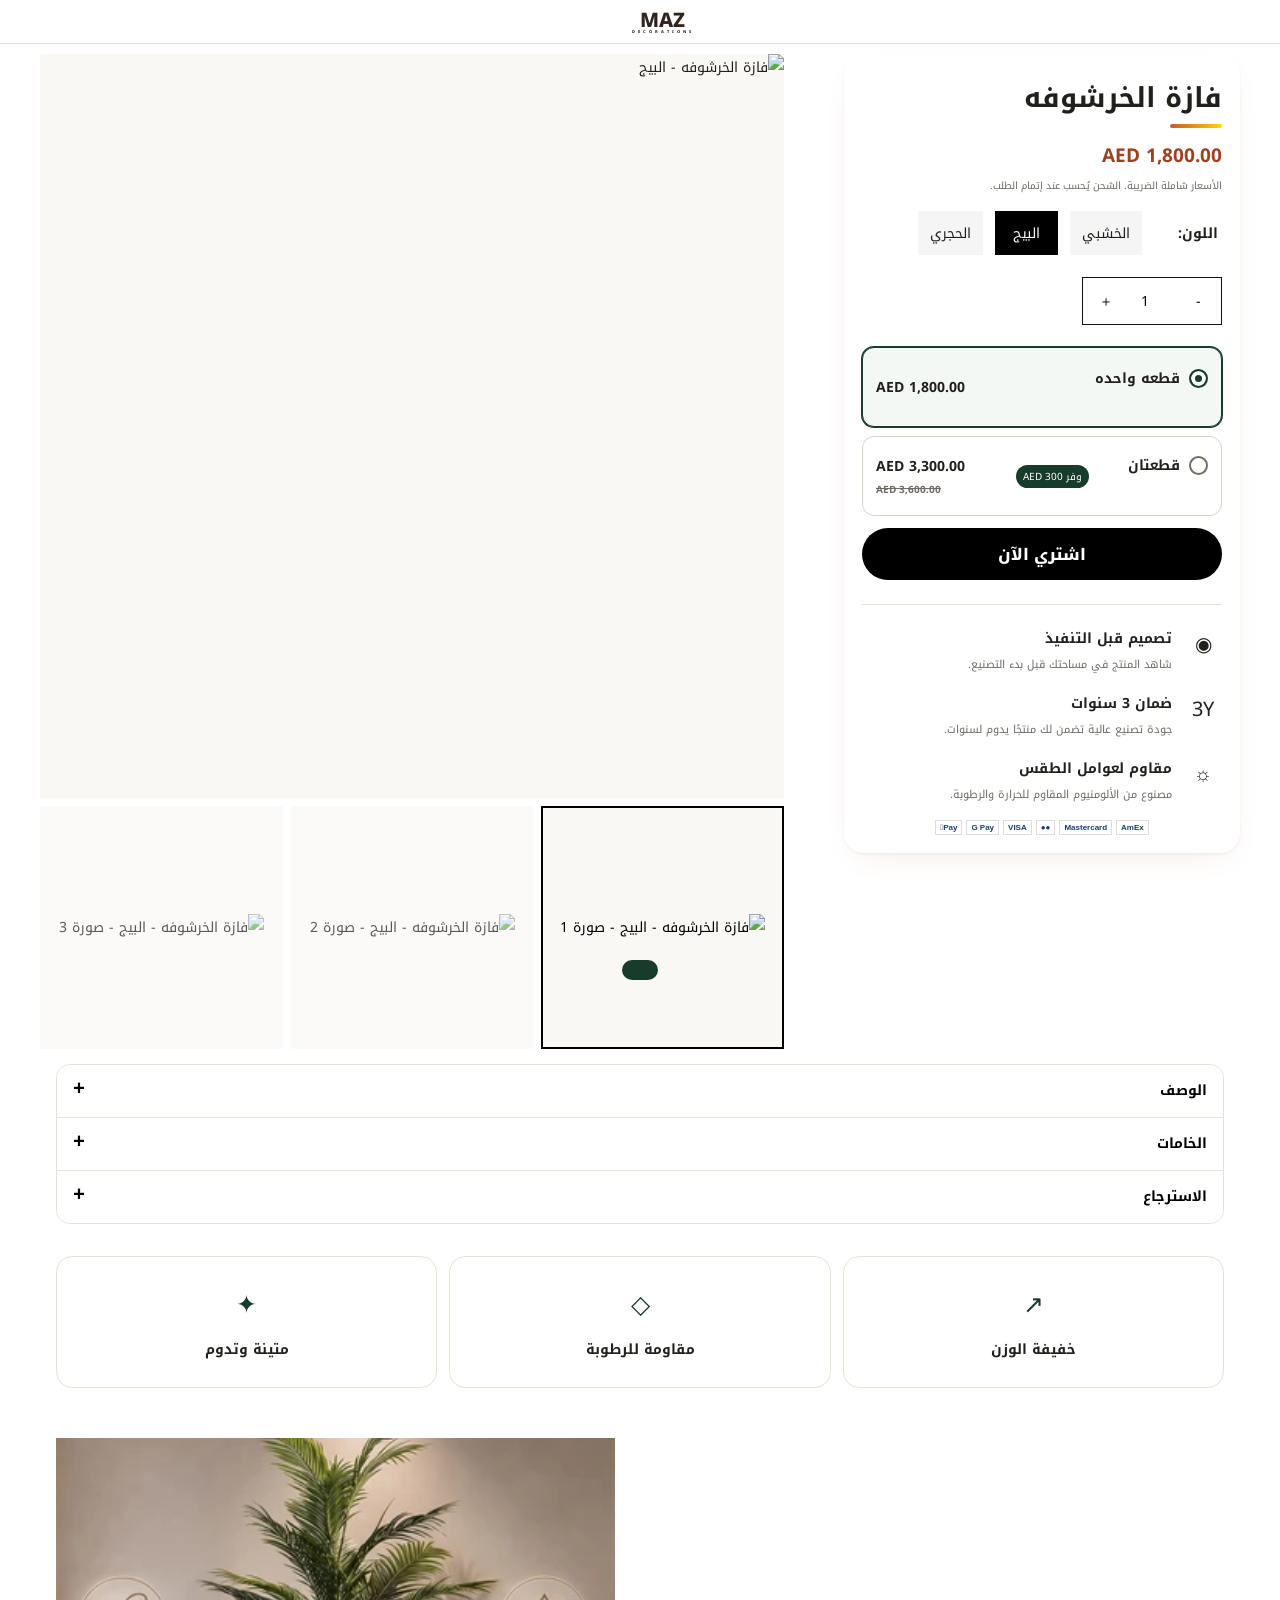
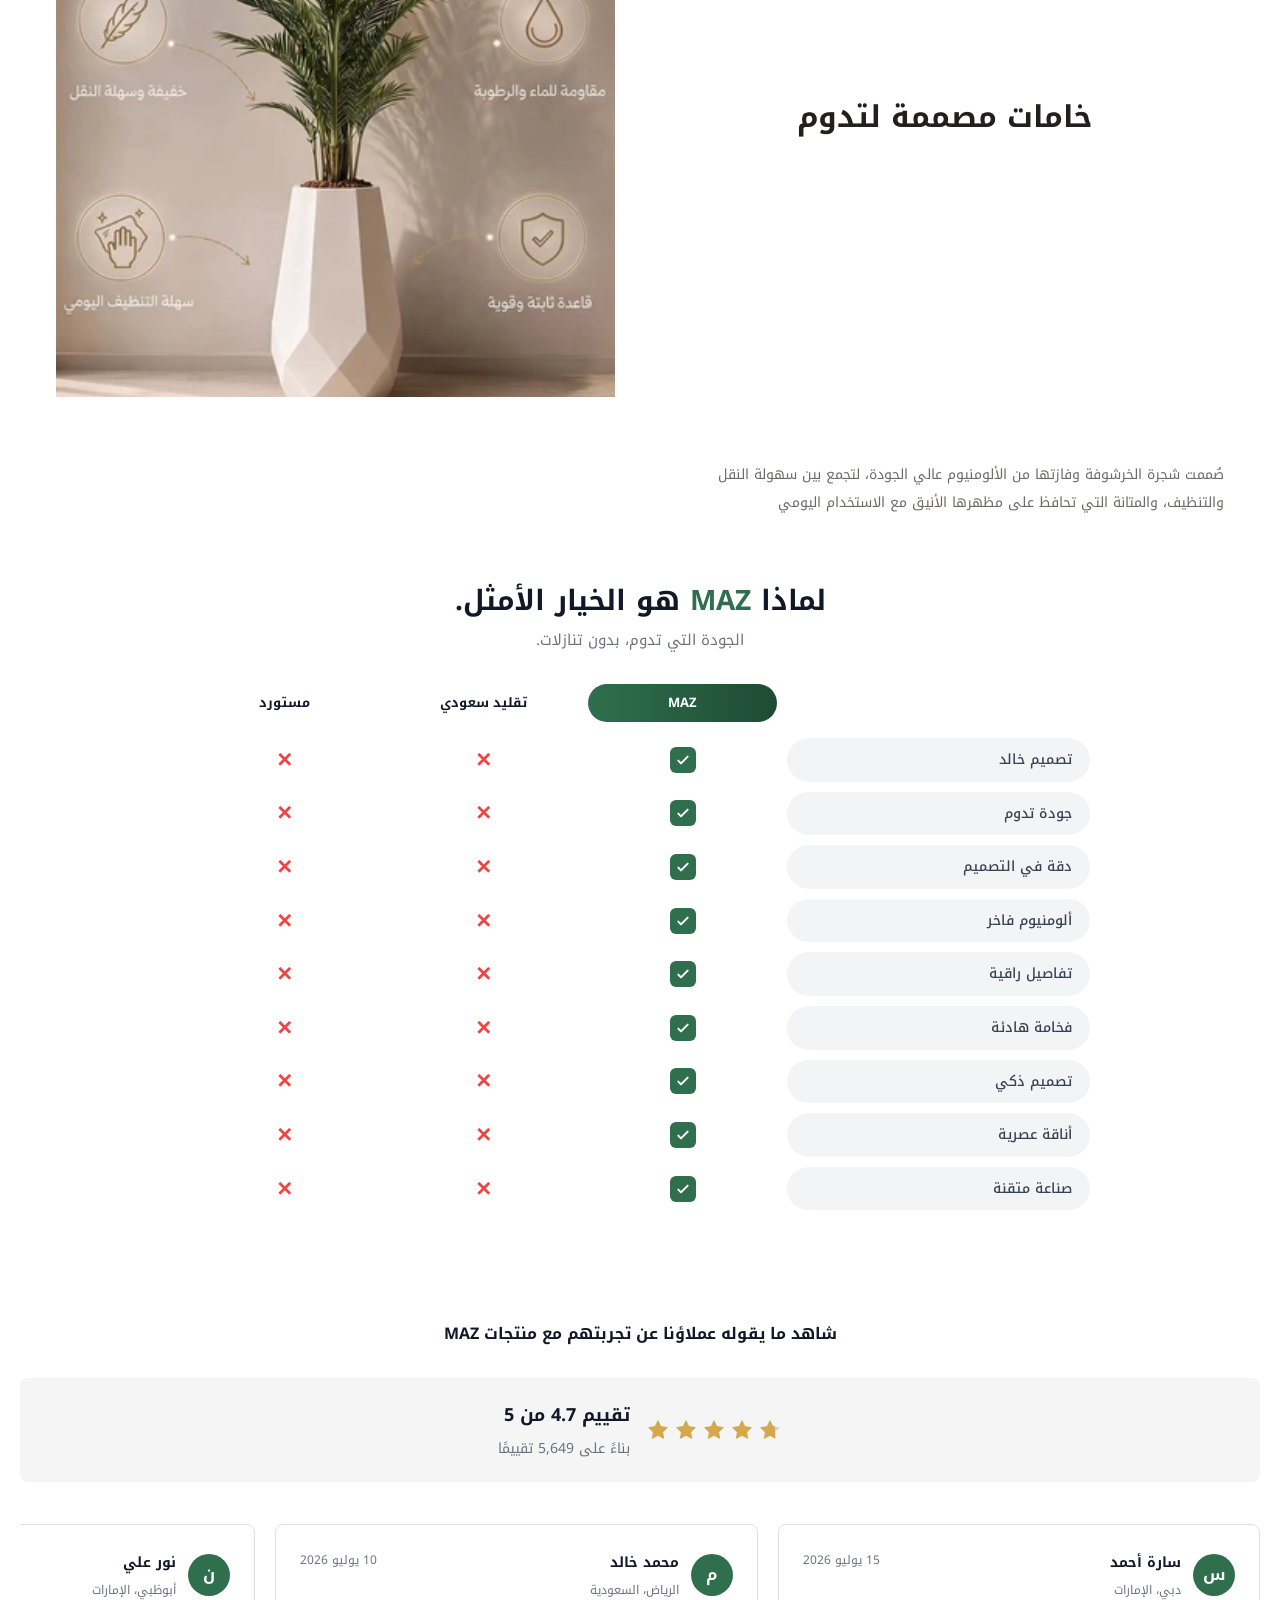
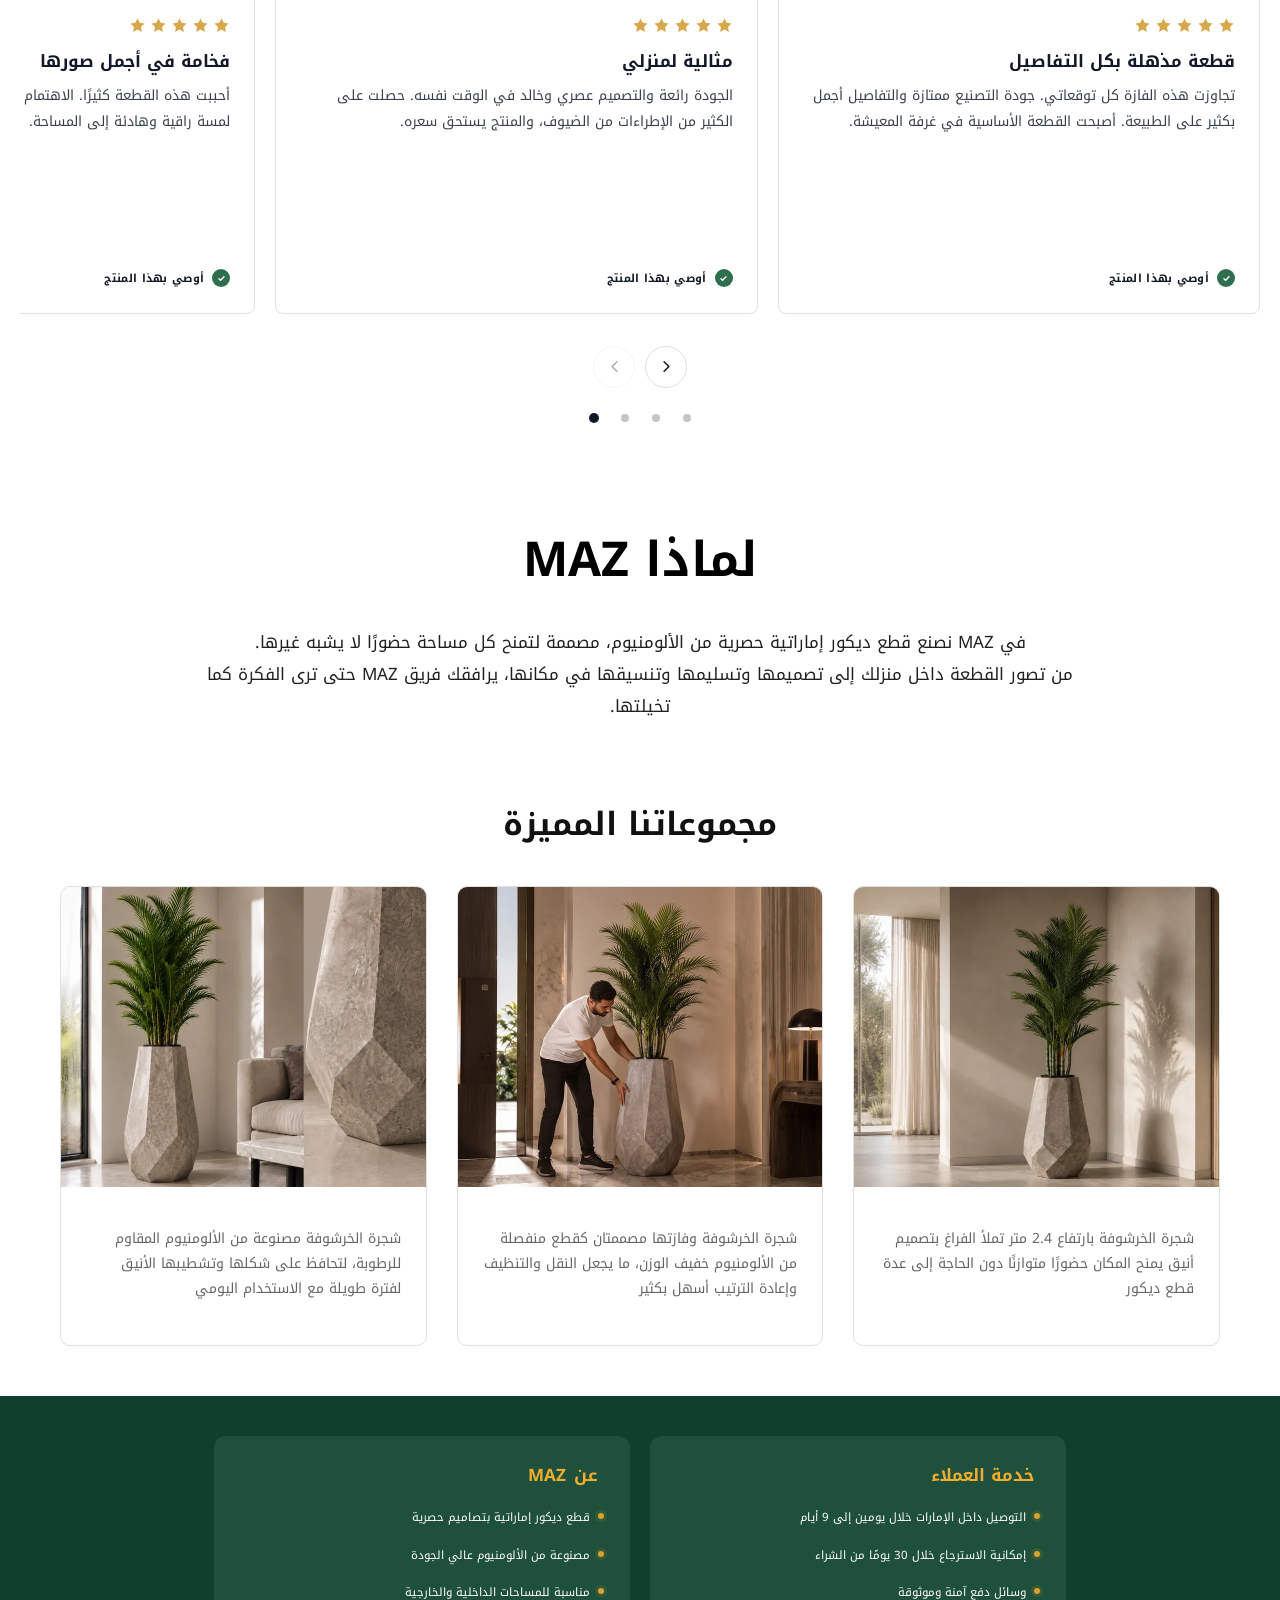
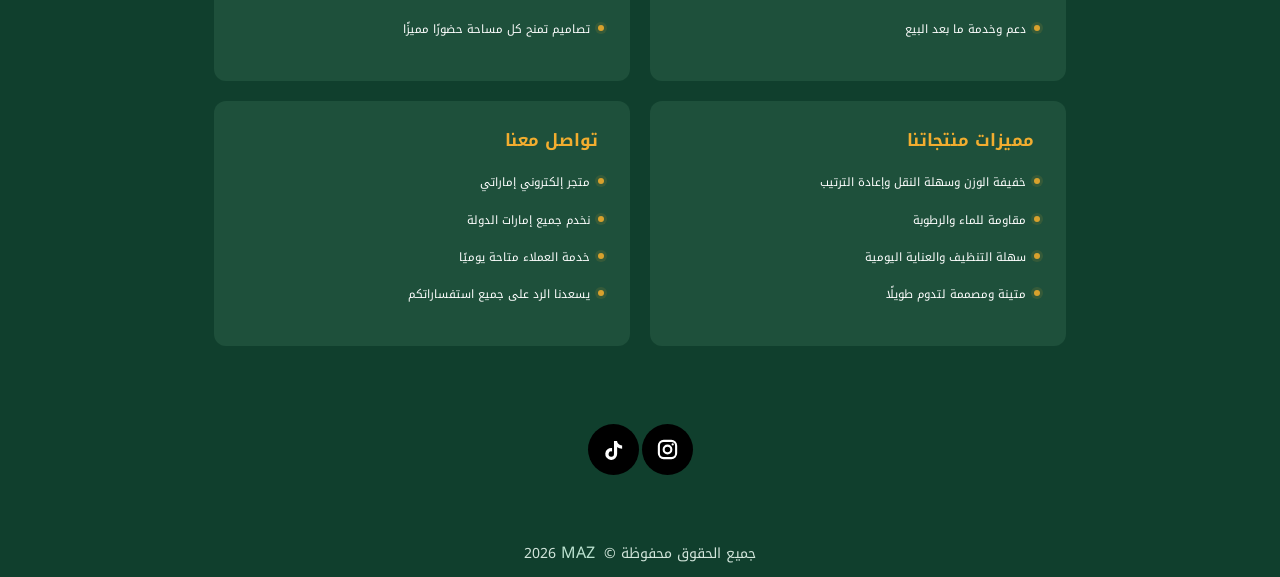
==== index.html @ 6db82621 "test" ====
<!doctype html>
<html lang="ar" dir="rtl">

<head>
    <meta charset="utf-8">
    <meta name="viewport" content="width=device-width,initial-scale=1,viewport-fit=cover">
    <title>فازة الخرشوفه – MAZ</title>
    <link rel="stylesheet" href="styles.css">
    <script src="script.js" defer></script>
</head>

<body>
    <header><a href="#" class="logo">MAZ<small>DECORATIONS</small></a>
    </header>
    <main>
        <section class="product">
            <div class="gallery">
                <div class="stage"><img id="featured" alt=""><button id="prev" aria-label="السابق">›</button><button
                        id="next" aria-label="التالي">‹</button></div>
                <div id="thumbs" class="thumbs"></div>
            </div>
            <aside class="panel">
                <h1>فازة الخرشوفه</h1><i class="underline"></i>
                <div class="price">AED 1,800.00</div>
                <p class="tax">الأسعار شاملة الضريبة. الشحن يُحسب عند إتمام الطلب.</p>
                <fieldset>
                    <legend>اللون:</legend>
                    <div id="variants"></div>
                </fieldset>
                <div class="qty"><button data-q="1">＋</button><input id="quantity" type="number" value="1" min="1"
                        max="2"><button data-q="-1">−</button></div>
                <div class="offers"><label class="active"><input type="radio" name="offer" value="1"
                            checked><i></i><b>قطعه واحده</b><span>AED 1,800.00</span></label><label><input type="radio"
                            name="offer" value="2"><i></i><b>قطعتان</b><em>وفر AED 300</em><span>AED 3,300.00<s>AED
                                3,600.00</s></span></label></div><button id="buy" class="buy">اشتري الآن</button>
                <div class="trust">
                    <article><span>◉</span>
                        <div><b>تصميم قبل التنفيذ</b>
                            <p>شاهد المنتج في مساحتك قبل بدء التصنيع.</p>
                        </div>
                    </article>
                    <article><span>3Y</span>
                        <div><b>ضمان 3 سنوات</b>
                            <p>جودة تصنيع عالية تضمن لك منتجًا يدوم لسنوات.</p>
                        </div>
                    </article>
                    <article><span>☼</span>
                        <div><b>مقاوم لعوامل الطقس</b>
                            <p>مصنوع من الألومنيوم المقاوم للحرارة والرطوبة.</p>
                        </div>
                    </article>
                </div>
                <div class="payments"><span>Pay</span><span>G
                        Pay</span><span>VISA</span><span>●●</span><span>Mastercard</span><span>AmEx</span></div>
            </aside>
        </section>
        <section class="accordions">
            <article><button>الوصف<i></i></button>
                <div hidden>
                    <style>
                        .maz-product-details {
                            --mpd-border: #e8ded3;
                            --mpd-background: #fffdfb;
                            --mpd-box: #fbf9f6;
                            --mpd-heading: #111111;
                            --mpd-text: #333333;
                            --mpd-muted: #867d74;
                            --mpd-accent: #80664c;

                            direction: rtl;
                            width: 100%;
                            max-width: 1025px;
                            margin: 0 auto;
                            padding: 20px;
                            border: 1px solid var(--mpd-border);
                            border-radius: 22px;
                            background: var(--mpd-background);
                            color: var(--mpd-text);
                            font-family: inherit;
                        }

                        .maz-product-details,
                        .maz-product-details *,
                        .maz-product-details *::before,
                        .maz-product-details *::after {
                            box-sizing: border-box;
                        }

                        .maz-product-details__intro {
                            margin: 0 0 10px;
                            padding: 0 14px 0 0;
                            border-right: 3px solid var(--mpd-accent);
                            color: #222222;
                            font-size: 17px;
                            font-weight: 400;
                            line-height: 1.9;
                            text-align: right;
                        }

                        /* Height panel */
                        .maz-product-details__height {
                            display: grid;
                            grid-template-columns: 1fr 78px;
                            min-height: 100px;
                            margin-bottom: 30px;
                            border: 1px solid var(--mpd-border);
                            background: var(--mpd-box);
                        }

                        .maz-product-details__height-content {
                            display: flex;
                            flex-direction: column;
                            justify-content: center;
                            padding: 18px 28px;
                        }

                        .maz-product-details__height-heading {
                            display: flex;
                            align-items: baseline;
                            justify-content: flex-start;
                            gap: 7px;
                            margin-bottom: 6px;
                        }

                        .maz-product-details__height-number {
                            color: #111111;
                            font-size: 32px;
                            font-weight: 800;
                            line-height: 1;
                        }

                        .maz-product-details__height-unit {
                            color: var(--mpd-accent);
                            font-size: 13px;
                        }

                        .maz-product-details__height-description {
                            margin: 0;
                            color: var(--mpd-muted);
                            font-size: 12px;
                            line-height: 1.7;
                        }

                        .maz-product-details__scale {
                            display: grid;
                            grid-template-rows: repeat(4, 1fr);
                            border-right: 1px solid #a99e93;
                        }

                        .maz-product-details__scale-value {
                            display: flex;
                            align-items: center;
                            justify-content: center;
                            border-bottom: 1px solid #a99e93;
                            color: #84796e;
                            font-size: 9px;
                        }

                        .maz-product-details__scale-value:last-child {
                            border-bottom: 0;
                        }

                        /* Features */
                        .maz-product-details__features {
                            margin: 0;
                            padding: 0 25px;
                            list-style: none;
                        }

                        .maz-product-details__feature {
                            padding: 14px 0 15px;
                            border-top: 1px solid var(--mpd-border);
                            text-align: right;
                        }

                        .maz-product-details__feature:last-child {
                            border-bottom: 1px solid var(--mpd-border);
                        }

                        .maz-product-details__feature-title {
                            margin: 0 0 5px;
                            color: var(--mpd-heading);
                            font-size: 14px;
                            font-weight: 700;
                            line-height: 1.5;
                        }

                        .maz-product-details__feature-text {
                            margin: 0;
                            color: var(--mpd-muted);
                            font-size: 12px;
                            line-height: 1.7;
                        }

                        /* Colors */
                        .maz-product-details__colors {
                            display: flex;
                            flex-wrap: wrap;
                            align-items: center;
                            justify-content: flex-start;
                            gap: 22px;
                            margin: 30px 0 20px;
                            padding: 0 25px;
                        }

                        .maz-product-details__color {
                            display: inline-flex;
                            align-items: center;
                            gap: 9px;
                            color: #514a43;
                            font-size: 12px;
                        }

                        .maz-product-details__swatch {
                            display: inline-block;
                            width: 28px;
                            height: 28px;
                            border: 1px solid rgba(0, 0, 0, 0.12);
                            border-radius: 50%;
                        }

                        .maz-product-details__swatch--beige {
                            background: #c9b494;
                        }

                        .maz-product-details__swatch--wood {
                            background: #73583f;
                        }

                        .maz-product-details__swatch--stone {
                            background: #918e88;
                        }

                        /* Specifications */
                        .maz-product-details__specifications {
                            margin: 24px 25px 0;
                            padding-top: 20px;
                            border-top: 1px solid var(--mpd-border);
                        }

                        .maz-product-details__section-title {
                            margin: 0 0 15px;
                            color: var(--mpd-heading);
                            font-size: 17px;
                            font-weight: 700;
                            text-align: right;
                        }

                        .maz-product-details__table {
                            width: 100%;
                            border-collapse: collapse;
                            color: var(--mpd-text);
                            font-size: 13px;
                        }

                        .maz-product-details__table th,
                        .maz-product-details__table td {
                            padding: 11px 12px;
                            border-bottom: 1px solid var(--mpd-border);
                            text-align: right;
                            vertical-align: top;
                        }

                        .maz-product-details__table th {
                            width: 34%;
                            color: var(--mpd-heading);
                            font-weight: 700;
                        }

                        .maz-product-details__table td {
                            color: var(--mpd-muted);
                        }

                        /* Service information */
                        .maz-product-details__services {
                            margin: 24px 25px 5px;
                            padding-top: 5px;
                        }

                        .maz-product-details__service {
                            display: grid;
                            grid-template-columns: 100px 1fr;
                            gap: 14px;
                            padding: 13px 0;
                            border-top: 1px solid var(--mpd-border);
                        }

                        .maz-product-details__service-name {
                            color: var(--mpd-heading);
                            font-size: 13px;
                            font-weight: 700;
                        }

                        .maz-product-details__service-text {
                            margin: 0;
                            color: var(--mpd-muted);
                            font-size: 12px;
                            line-height: 1.7;
                        }

                        @media (max-width: 749px) {
                            .maz-product-details {
                                padding: 12px 10px;
                                border-radius: 13px;
                            }

                            .maz-product-details__intro {
                                font-size: 13px;
                                line-height: 1.8;
                            }

                            .maz-product-details__height {
                                grid-template-columns: 1fr 60px;
                            }

                            .maz-product-details__height-content {
                                padding: 14px;
                            }

                            .maz-product-details__height-number {
                                font-size: 28px;
                            }

                            .maz-product-details__height-description {
                                font-size: 10.5px;
                            }

                            .maz-product-details__features {
                                padding: 0 12px;
                            }

                            .maz-product-details__feature-title {
                                font-size: 12px;
                            }

                            .maz-product-details__feature-text {
                                font-size: 10.5px;
                            }

                            .maz-product-details__colors,
                            .maz-product-details__specifications,
                            .maz-product-details__services {
                                margin-right: 12px;
                                margin-left: 12px;
                                padding-right: 0;
                                padding-left: 0;
                            }

                            .maz-product-details__table {
                                font-size: 11px;
                            }

                            .maz-product-details__table th,
                            .maz-product-details__table td {
                                padding: 9px 6px;
                            }

                            .maz-product-details__service {
                                grid-template-columns: 75px 1fr;
                                gap: 8px;
                            }

                            .maz-product-details__service-name {
                                font-size: 11px;
                            }

                            .maz-product-details__service-text {
                                font-size: 10.5px;
                            }
                        }
                    </style>

                    <div class="maz-product-details" dir="rtl">
                        <p class="maz-product-details__intro">
                            شجرة الخرشوفة وفازتها قطعة واحدة بحضور معماري، مصنوعة من
                            الألومنيوم عالي الجودة بتصميم حصري من MAZ — تملأ الفراغ في
                            المداخل والمجالس دون أن تزدحم المساحة.
                        </p>

                        <div class="maz-product-details__height">
                            <div class="maz-product-details__height-content">
                                <div class="maz-product-details__height-heading">
                                    <strong class="maz-product-details__height-number">
                                        ٢.٤
                                    </strong>

                                    <span class="maz-product-details__height-unit">
                                        متر ارتفاعًا
                                    </span>
                                </div>

                                <p class="maz-product-details__height-description">
                                    الارتفاع المناسب لمداخل الفلل والمجالس وردهات الفنادق —
                                    عالٍ بما يكفي ليصنع نقطة نظر، ومتوازن بما يكفي ليبقى جزءًا
                                    من المكان لا فوقه.
                                </p>
                            </div>

                            <div class="maz-product-details__scale" aria-label="مقياس ارتفاع المنتج">
                                <span class="maz-product-details__scale-value">٢.٤ م</span>
                                <span class="maz-product-details__scale-value">١.٦ م</span>
                                <span class="maz-product-details__scale-value">٠.٨ م</span>
                                <span class="maz-product-details__scale-value">٠</span>
                            </div>
                        </div>

                        <ul class="maz-product-details__features">
                            <li class="maz-product-details__feature">
                                <h3 class="maz-product-details__feature-title">
                                    ألومنيوم فاخر مقاوم للحرارة والرطوبة
                                </h3>

                                <p class="maz-product-details__feature-text">
                                    خامة مختارة لتتحمل أجواء الإمارات، ومناسبة للاستخدام
                                    الداخلي والخارجي دون أن يتأثر التشطيب.
                                </p>
                            </li>

                            <li class="maz-product-details__feature">
                                <h3 class="maz-product-details__feature-title">
                                    جذع خشبي طبيعي محنط
                                </h3>

                                <p class="maz-product-details__feature-text">
                                    يمنح الشجرة مظهرًا واقعيًا وفاخرًا، ويحافظ على هيئته
                                    لسنوات دون عناية خاصة.
                                </p>
                            </li>

                            <li class="maz-product-details__feature">
                                <h3 class="maz-product-details__feature-title">
                                    تصميم هندسي حصري من MAZ
                                </h3>

                                <p class="maz-product-details__feature-text">
                                    فازة بخطوط معمارية حديثة لا تتكرر في السوق، تجمع بين
                                    الفخامة والبساطة.
                                </p>
                            </li>

                            <li class="maz-product-details__feature">
                                <h3 class="maz-product-details__feature-title">
                                    قطعتان منفصلتان — الشجرة والفازة
                                </h3>

                                <p class="maz-product-details__feature-text">
                                    تفصيل يجعل النقل وإعادة الترتيب والتنظيف أسهل بكثير من
                                    قطع الديكور المدمجة الثقيلة.
                                </p>
                            </li>

                            <li class="maz-product-details__feature">
                                <h3 class="maz-product-details__feature-title">
                                    خفيفة الوزن وسهلة العناية
                                </h3>

                                <p class="maz-product-details__feature-text">
                                    تُنظّف بمسحة قماش رطبة، ويمكن إعادة تشطيبها أو إصلاحها
                                    عند الحاجة.
                                </p>
                            </li>
                        </ul>

                        <div class="maz-product-details__colors" aria-label="الألوان المتاحة">
                            <span class="maz-product-details__color">
                                <i class="maz-product-details__swatch maz-product-details__swatch--beige"
                                    aria-hidden="true"></i>
                                البيج
                            </span>

                            <span class="maz-product-details__color">
                                <i class="maz-product-details__swatch maz-product-details__swatch--wood"
                                    aria-hidden="true"></i>
                                الخشبي
                            </span>

                            <span class="maz-product-details__color">
                                <i class="maz-product-details__swatch maz-product-details__swatch--stone"
                                    aria-hidden="true"></i>
                                الحجري
                            </span>
                        </div>

                        <section class="maz-product-details__specifications">
                            <h2 class="maz-product-details__section-title">
                                المواصفات
                            </h2>

                            <table class="maz-product-details__table">
                                <tbody>
                                    <tr>
                                        <th scope="row">الارتفاع الكلي</th>
                                        <td>٢.٤ متر</td>
                                    </tr>

                                    <tr>
                                        <th scope="row">خامة الفازة</th>
                                        <td>ألومنيوم عالي الجودة</td>
                                    </tr>

                                    <tr>
                                        <th scope="row">خامة الجذع</th>
                                        <td>خشب طبيعي محنط</td>
                                    </tr>

                                    <tr>
                                        <th scope="row">الشجرة</th>
                                        <td>شجرة أريكا صناعية</td>
                                    </tr>

                                    <tr>
                                        <th scope="row">التشطيب</th>
                                        <td>ألومنيوم يحاكي الخشب الطبيعي</td>
                                    </tr>

                                    <tr>
                                        <th scope="row">الاستخدام</th>
                                        <td>داخلي وخارجي</td>
                                    </tr>

                                    <tr>
                                        <th scope="row">الألوان المتاحة</th>
                                        <td>البيج · الخشبي · الحجري</td>
                                    </tr>
                                </tbody>
                            </table>
                        </section>

                        <div class="maz-product-details__services">
                            <div class="maz-product-details__service">
                                <strong class="maz-product-details__service-name">
                                    التوصيل
                                </strong>

                                <p class="maz-product-details__service-text">
                                    من يومين إلى ٩ أيام داخل الإمارات
                                </p>
                            </div>

                            <div class="maz-product-details__service">
                                <strong class="maz-product-details__service-name">
                                    الاسترجاع
                                </strong>

                                <p class="maz-product-details__service-text">
                                    خلال ٣٠ يومًا من الشراء — الرسوم والضرائب غير قابلة
                                    للاسترداد
                                </p>
                            </div>

                            <div class="maz-product-details__service">
                                <strong class="maz-product-details__service-name">
                                    الضمان
                                </strong>

                                <p class="maz-product-details__service-text">
                                    ٣ سنوات على جودة التصنيع
                                </p>
                            </div>
                        </div>
                    </div>
                </div>
            </article>
            <article><button>الخامات<i></i></button>
                <div hidden>
                    <p>ألومنيوم عالي الجودة، جذع خشبي طبيعي محنط، وشجرة أريكا صناعية للاستخدام الداخلي والخارجي.</p>
                </div>
            </article>
            <article><button>الاسترجاع<i></i></button>
                <div hidden>
                    <p>يمكن الاسترجاع خلال 30 يومًا من الشراء.</p>
                </div>
            </article>
        </section>
        <section class="features">
            <article>↗<b>خفيفة الوزن</b></article>
            <article>◇<b>مقاومة للرطوبة</b></article>
            <article>✦<b>متينة وتدوم</b></article>
        </section>
        <section class="description">
            <div>
                <h2 style="text-align: center;">خامات مصممة لتدوم</h2>

            </div><img id="lifestyle" alt="فازة الخرشوفة في غرفة معيشة" src="VASE_3_2.webp">
            <p>صُممت شجرة الخرشوفة وفازتها من الألومنيوم عالي الجودة، لتجمع بين سهولة النقل والتنظيف، والمتانة التي
                تحافظ على مظهرها الأنيق مع الاستخدام اليومي</p>
        </section>
        <style>
            .ct-wrap {
                direction: rtl;
                text-align: center;
                font-family: inherit;
                max-width: 900px;
                margin: 40px auto;
                padding: 0 16px;
            }

            .ct-header {
                margin-bottom: 32px;
            }

            .ct-title {
                font-size: 28px;
                font-weight: 700;
                color: #111827;
                margin: 0 0 8px;
            }

            .ct-title span {
                color: #2F6F4E;
            }

            .ct-subtitle {
                font-size: 15px;
                color: #6b7280;
                margin: 0;
            }

            .ct-table {
                width: 100%;
            }

            .ct-row {
                display: grid;
                grid-template-columns: 1.6fr 1fr 1fr 1fr;
                align-items: center;
                gap: 10px;
                margin-bottom: 10px;
            }

            .ct-row--header {
                margin-bottom: 16px;
            }

            /* SHIFT ONLY THE FIRST ROW COLUMNS LEFT */
            .ct-header-shift {
                transform: translateX(-20px);
            }

            .ct-cell {
                display: flex;
                align-items: center;
                justify-content: center;
            }

            .ct-cell--label {
                justify-content: flex-end;
            }

            .ct-label-pill {
                width: 100%;
                background: #f3f4f6;
                color: #374151;
                font-size: 14px;
                font-weight: 500;
                text-align: right;
                padding: 12px 18px;
                border-radius: 999px;
            }

            .ct-cell--head {
                font-size: 13px;
                font-weight: 700;
                color: #111827;
            }

            .ct-hero-pill {
                width: 100%;
                background: linear-gradient(90deg, #2F6F4E, #1E4B33);
                color: #fff;
                font-size: 13px;
                font-weight: 700;
                letter-spacing: 0.3px;
                padding: 10px 0;
                border-radius: 999px;
                display: block;
            }

            .ct-icon {
                display: inline-flex;
                align-items: center;
                justify-content: center;
            }

            .ct-icon--boxed {
                width: 26px;
                height: 26px;
                background: #2F6F4E;
                border-radius: 6px;
            }

            .ct-icon--cross {
                color: #ef4444;
                font-size: 20px;
                font-weight: 700;
            }

            @media (max-width: 768px) {
                .ct-title {
                    font-size: 22px;
                }

                .ct-row {
                    grid-template-columns: 1.4fr 0.9fr 0.9fr 0.9fr;
                    gap: 6px;
                }

                .ct-label-pill {
                    font-size: 12px;
                    padding: 10px 10px;
                }

                .ct-cell--head,
                .ct-hero-pill {
                    font-size: 11px;
                }

                .ct-icon--boxed {
                    width: 22px;
                    height: 22px;
                }

                .ct-icon--boxed svg {
                    width: 13px;
                    height: 13px;
                }

                .ct-icon--cross {
                    font-size: 16px;
                }

                /* Smaller shift on mobile */
                .ct-header-shift {
                    transform: translateX(-80px);
                }
            }

            @media (max-width: 380px) {
                .ct-row {
                    grid-template-columns: 1.3fr 0.85fr 0.85fr 0.85fr;
                    gap: 4px;
                }

                .ct-label-pill {
                    font-size: 10.5px;
                    padding: 8px 6px;
                }

                .ct-cell--head,
                .ct-hero-pill {
                    font-size: 9.5px;
                }

                .ct-icon--boxed {
                    width: 18px;
                    height: 18px;
                }

                .ct-icon--boxed svg {
                    width: 11px;
                    height: 11px;
                }

                .ct-icon--cross {
                    font-size: 14px;
                }

                .ct-header-shift {
                    transform: translateX(-56px);
                }
            }
        </style>

        <!-- MAZ comparison table -->
        <style>
            .maz-comparison {
                direction: rtl;
                display: block;
                width: min(900px, calc(100% - 32px));
                margin: 50px auto;
                padding: 0;
                font-family: inherit;
                text-align: center;
            }

            .maz-comparison,
            .maz-comparison *,
            .maz-comparison *::before,
            .maz-comparison *::after {
                box-sizing: border-box;
            }

            /* Heading above the table */
            .maz-comparison__intro {
                position: static !important;
                display: block !important;
                width: 100% !important;
                height: auto !important;
                min-height: 0 !important;
                margin: 0 0 32px !important;
                padding: 0 !important;
                border: 0 !important;
                background: transparent !important;
                text-align: center !important;
                transform: none !important;
            }

            .maz-comparison__title {
                position: static !important;
                display: block !important;
                width: 100% !important;
                margin: 0 0 8px !important;
                padding: 0 !important;
                color: #111827 !important;
                font-size: 28px !important;
                font-weight: 700 !important;
                line-height: 1.4 !important;
                text-align: center !important;
                white-space: normal !important;
                transform: none !important;
            }

            .maz-comparison__title span {
                color: #2f6f4e !important;
            }

            .maz-comparison__subtitle {
                position: static !important;
                display: block !important;
                width: 100% !important;
                margin: 0 !important;
                padding: 0 !important;
                color: #6b7280 !important;
                font-size: 15px !important;
                font-weight: 400 !important;
                line-height: 1.6 !important;
                text-align: center !important;
                transform: none !important;
            }

            /* Table */
            .maz-comparison__table {
                display: block;
                width: 100%;
            }

            .maz-comparison__row {
                display: grid;
                grid-template-columns:
                    minmax(130px, 1.6fr) repeat(3, minmax(75px, 1fr));
                align-items: center;
                gap: 10px;
                width: 100%;
                margin: 0 0 10px;
            }

            .maz-comparison__row--header {
                margin-bottom: 16px;
            }

            .maz-comparison__cell {
                display: flex;
                align-items: center;
                justify-content: center;
                min-width: 0;
            }

            .maz-comparison__cell--label {
                justify-content: flex-end;
            }

            .maz-comparison__heading {
                color: #111827;
                font-size: 13px;
                font-weight: 700;
                line-height: 1.4;
                text-align: center;
            }

            .maz-comparison__label {
                display: block;
                width: 100%;
                padding: 12px 18px;
                overflow: hidden;
                border-radius: 999px;
                background: #f3f4f6;
                color: #374151;
                font-size: 14px;
                font-weight: 500;
                line-height: 1.4;
                text-align: right;
                text-overflow: ellipsis;
                white-space: nowrap;
            }

            .maz-comparison__brand {
                display: block;
                width: 100%;
                padding: 10px 6px;
                border-radius: 999px;
                background: linear-gradient(90deg, #2f6f4e, #1e4b33);
                color: #ffffff;
                font-size: 13px;
                font-weight: 700;
                letter-spacing: 0.3px;
                line-height: 1.4;
                text-align: center;
            }

            /* Icons */
            .maz-comparison__icon {
                display: inline-flex;
                align-items: center;
                justify-content: center;
                flex: 0 0 auto;
            }

            .maz-comparison__icon--check {
                width: 26px;
                height: 26px;
                border-radius: 6px;
                background: #2f6f4e;
            }

            .maz-comparison__icon--cross {
                color: #ef4444;
                font-size: 20px;
                font-weight: 700;
                line-height: 1;
            }

            /* Tablet and mobile */
            @media (max-width: 768px) {
                .maz-comparison {
                    width: min(100% - 20px, 900px);
                    margin: 32px auto;
                }

                .maz-comparison__intro {
                    margin-bottom: 24px !important;
                }

                .maz-comparison__title {
                    font-size: 22px !important;
                }

                .maz-comparison__subtitle {
                    font-size: 14px !important;
                }

                .maz-comparison__row {
                    grid-template-columns:
                        minmax(105px, 1.4fr) repeat(3, minmax(55px, 0.9fr));
                    gap: 6px;
                }

                .maz-comparison__label {
                    padding: 10px;
                    font-size: 12px;
                }

                .maz-comparison__heading,
                .maz-comparison__brand {
                    font-size: 11px;
                }

                .maz-comparison__icon--check {
                    width: 22px;
                    height: 22px;
                }

                .maz-comparison__icon--check svg {
                    width: 13px;
                    height: 13px;
                }

                .maz-comparison__icon--cross {
                    font-size: 16px;
                }
            }

            /* Small phones */
            @media (max-width: 380px) {
                .maz-comparison {
                    width: calc(100% - 12px);
                }

                .maz-comparison__title {
                    font-size: 19px !important;
                }

                .maz-comparison__subtitle {
                    font-size: 12px !important;
                }

                .maz-comparison__row {
                    grid-template-columns:
                        minmax(90px, 1.3fr) repeat(3, minmax(48px, 0.85fr));
                    gap: 4px;
                }

                .maz-comparison__label {
                    padding: 8px 6px;
                    font-size: 10.5px;
                }

                .maz-comparison__heading,
                .maz-comparison__brand {
                    font-size: 9.5px;
                }

                .maz-comparison__icon--check {
                    width: 18px;
                    height: 18px;
                }

                .maz-comparison__icon--check svg {
                    width: 11px;
                    height: 11px;
                }

                .maz-comparison__icon--cross {
                    font-size: 14px;
                }
            }
        </style>

        <section class="maz-comparison" dir="rtl" aria-labelledby="maz-comparison-title">
            <!-- Centered title -->
            <div class="maz-comparison__intro">
                <h2 class="maz-comparison__title" id="maz-comparison-title">
                    لماذا <span>MAZ</span> هو الخيار الأمثل.
                </h2>

                <p class="maz-comparison__subtitle">
                    الجودة التي تدوم، بدون تنازلات.
                </p>
            </div>

            <!-- Comparison table -->
            <div class="maz-comparison__table" role="table" aria-label="مقارنة منتجات MAZ">
                <div class="maz-comparison__row maz-comparison__row--header" role="row">
                    <div class="maz-comparison__cell maz-comparison__cell--label" role="columnheader"
                        aria-label="الميزة"></div>

                    <div class="maz-comparison__cell" role="columnheader">
                        <span class="maz-comparison__brand">MAZ</span>
                    </div>

                    <div class="maz-comparison__cell maz-comparison__heading" role="columnheader">
                        تقليد سعودي
                    </div>

                    <div class="maz-comparison__cell maz-comparison__heading" role="columnheader">
                        مستورد
                    </div>
                </div>

                <div id="maz-comparison-rows"></div>
            </div>
        </section>

        <script>
            document.addEventListener("DOMContentLoaded", function () {
                const comparisonRows = [
                    ["تصميم خالد", true, false, false],
                    ["جودة تدوم", true, false, false],
                    ["دقة في التصميم", true, false, false],
                    ["ألومنيوم فاخر", true, false, false],
                    ["تفاصيل راقية", true, false, false],
                    ["فخامة هادئة", true, false, false],
                    ["تصميم ذكي", true, false, false],
                    ["أناقة عصرية", true, false, false],
                    ["صناعة متقنة", true, false, false]
                ];

                const comparisonContainer = document.getElementById(
                    "maz-comparison-rows"
                );

                if (!comparisonContainer) {
                    return;
                }

                function renderComparisonIcon(isAvailable) {
                    if (isAvailable) {
                        return `
          <span
            class="maz-comparison__icon maz-comparison__icon--check"
            role="img"
            aria-label="متوفر"
          >
            <svg
              viewBox="0 0 24 24"
              width="16"
              height="16"
              fill="none"
              aria-hidden="true"
            >
              <path
                d="M5 13l4 4L19 7"
                stroke="#ffffff"
                stroke-width="3"
                stroke-linecap="round"
                stroke-linejoin="round"
              ></path>
            </svg>
          </span>
        `;
                    }

                    return `
        <span
          class="maz-comparison__icon maz-comparison__icon--cross"
          role="img"
          aria-label="غير متوفر"
        >
          &#10005;
        </span>
      `;
                }

                comparisonContainer.innerHTML = comparisonRows
                    .map(function (row) {
                        return `
          <div class="maz-comparison__row" role="row">
            <div
              class="maz-comparison__cell maz-comparison__cell--label"
              role="rowheader"
            >
              <span class="maz-comparison__label">
                ${row[0]}
              </span>
            </div>

            <div
              class="maz-comparison__cell"
              role="cell"
            >
              ${renderComparisonIcon(row[1])}
            </div>

            <div
              class="maz-comparison__cell"
              role="cell"
            >
              ${renderComparisonIcon(row[2])}
            </div>

            <div
              class="maz-comparison__cell"
              role="cell"
            >
              ${renderComparisonIcon(row[3])}
            </div>
          </div>
        `;
                    })
                    .join("");
            });
        </script>
        <!-- End MAZ comparison table -->
        <!-- MAZ CUSTOMER REVIEWS -->
        <style>
            .maz-reviews {
                --mr-background: #ffffff;
                --mr-summary-background: #f5f5f5;
                --mr-card-background: #ffffff;
                --mr-card-border: #e0e0e0;
                --mr-text: #111827;
                --mr-muted: #6b7280;
                --mr-stars: #d6a84b;
                --mr-verified: #2f6f4e;
                --mr-gap: 20px;
                --mr-radius: 8px;

                direction: rtl;
                width: 100%;
                padding: 60px 20px;
                overflow: hidden;
                background: var(--mr-background);
                color: var(--mr-text);
                font-family: inherit;
            }

            .maz-reviews,
            .maz-reviews *,
            .maz-reviews *::before,
            .maz-reviews *::after {
                box-sizing: border-box;
            }

            .maz-reviews__container {
                width: 100%;
                max-width: 1400px;
                margin: 0 auto;
            }

            .maz-reviews__intro {
                display: block;
                max-width: 800px;
                margin: 0 auto 30px;
                text-align: center;
            }

            .maz-reviews__intro-text {
                margin: 0;
                color: var(--mr-text);
                font-size: 16px;
                line-height: 1.7;
            }

            /* Rating summary */
            .maz-reviews__summary {
                display: flex;
                align-items: center;
                justify-content: center;
                gap: 16px;
                width: 100%;
                margin-bottom: 40px;
                padding: 20px;
                border-radius: var(--mr-radius);
                background: var(--mr-summary-background);
                text-align: center;
            }

            .maz-reviews__summary-stars,
            .maz-reviews__card-stars {
                direction: ltr;
                display: flex;
                align-items: center;
                gap: 4px;
                color: var(--mr-stars);
            }

            .maz-reviews__summary-star {
                position: relative;
                display: block;
                width: 24px;
                height: 24px;
            }

            .maz-reviews__summary-star svg,
            .maz-reviews__card-star svg {
                display: block;
                width: 100%;
                height: 100%;
            }

            .maz-reviews__summary-star--empty,
            .maz-reviews__card-star--empty {
                color: #d1d5db;
            }

            .maz-reviews__summary-star-fill {
                position: absolute;
                top: 0;
                left: 0;
                width: var(--fill, 0%);
                height: 100%;
                overflow: hidden;
                color: var(--mr-stars);
            }

            .maz-reviews__summary-star-fill svg {
                width: 24px;
                max-width: none;
            }

            .maz-reviews__summary-copy {
                display: flex;
                flex-direction: column;
                gap: 3px;
                text-align: right;
            }

            .maz-reviews__summary-rating {
                margin: 0;
                font-size: 18px;
                font-weight: 700;
            }

            .maz-reviews__summary-count {
                margin: 0;
                color: var(--mr-muted);
                font-size: 14px;
            }

            /* Slider */
            .maz-reviews__viewport {
                position: relative;
                width: 100%;
            }

            .maz-reviews__slider {
                direction: rtl;
                display: flex;
                gap: var(--mr-gap);
                width: 100%;
                padding: 2px 2px 14px;
                overflow-x: auto;
                overflow-y: hidden;
                scroll-behavior: smooth;
                scroll-snap-type: x mandatory;
                scrollbar-width: none;
                cursor: grab;
            }

            .maz-reviews__slider::-webkit-scrollbar {
                display: none;
            }

            .maz-reviews__slider.is-dragging {
                scroll-behavior: auto;
                scroll-snap-type: none;
                cursor: grabbing;
                user-select: none;
            }

            /* Approximately 2.5 cards on desktop */
            .maz-reviews__card {
                display: flex;
                flex: 0 0 calc((100% - (var(--mr-gap) * 1.5)) / 2.5);
                flex-direction: column;
                min-width: 0;
                min-height: 390px;
                padding: 24px;
                border: 1px solid var(--mr-card-border);
                border-radius: var(--mr-radius);
                background: var(--mr-card-background);
                scroll-snap-align: start;
            }

            .maz-reviews__card-header {
                display: flex;
                align-items: flex-start;
                justify-content: space-between;
                gap: 12px;
                margin-bottom: 16px;
            }

            .maz-reviews__customer {
                display: flex;
                align-items: center;
                gap: 12px;
                min-width: 0;
            }

            .maz-reviews__avatar {
                display: flex;
                flex: 0 0 42px;
                align-items: center;
                justify-content: center;
                width: 42px;
                height: 42px;
                overflow: hidden;
                border-radius: 50%;
                background: var(--mr-verified);
                color: #ffffff;
                font-size: 16px;
                font-weight: 700;
            }

            .maz-reviews__avatar img {
                width: 100%;
                height: 100%;
                object-fit: cover;
            }

            .maz-reviews__customer-copy {
                min-width: 0;
            }

            .maz-reviews__customer-name {
                margin: 0 0 3px;
                font-size: 14px;
                font-weight: 700;
            }

            .maz-reviews__location {
                margin: 0;
                color: var(--mr-muted);
                font-size: 12px;
            }

            .maz-reviews__date {
                flex-shrink: 0;
                margin: 0;
                color: var(--mr-muted);
                font-size: 12px;
                white-space: nowrap;
            }

            .maz-reviews__card-stars {
                direction: rtl;
                margin-bottom: 16px;
            }

            .maz-reviews__card-star {
                display: block;
                width: 17px;
                height: 17px;
            }

            .maz-reviews__title {
                margin: 0 0 10px;
                font-size: 17px;
                font-weight: 700;
                line-height: 1.4;
            }

            .maz-reviews__text {
                flex: 1;
                margin: 0 0 24px;
                color: #374151;
                font-size: 14px;
                line-height: 1.8;
            }

            .maz-reviews__verified {
                display: flex;
                align-items: center;
                gap: 8px;
                margin-top: auto;
            }

            .maz-reviews__verified-icon {
                display: inline-flex;
                flex: 0 0 18px;
                align-items: center;
                justify-content: center;
                width: 18px;
                height: 18px;
                border-radius: 50%;
                background: var(--mr-verified);
                color: #ffffff;
            }

            .maz-reviews__verified-icon svg {
                width: 11px;
                height: 11px;
            }

            .maz-reviews__verified-text {
                margin: 0;
                color: var(--mr-text);
                font-size: 11px;
                font-weight: 700;
                letter-spacing: 0.3px;
            }

            /* Navigation */
            .maz-reviews__navigation {
                direction: ltr;
                display: flex;
                justify-content: center;
                gap: 10px;
                margin-top: 18px;
            }

            .maz-reviews__arrow {
                display: inline-flex;
                align-items: center;
                justify-content: center;
                width: 42px;
                height: 42px;
                padding: 0;
                border: 1px solid var(--mr-card-border);
                border-radius: 50%;
                background: #ffffff;
                color: var(--mr-text);
                cursor: pointer;
                transition:
                    background-color 0.2s ease,
                    color 0.2s ease,
                    opacity 0.2s ease;
            }

            .maz-reviews__arrow:hover {
                background: var(--mr-verified);
                color: #ffffff;
            }

            .maz-reviews__arrow:disabled {
                opacity: 0.35;
                cursor: default;
            }

            .maz-reviews__arrow svg {
                width: 19px;
                height: 19px;
            }

            .maz-reviews__pagination {
                direction: ltr;
                display: flex;
                align-items: center;
                justify-content: center;
                gap: 7px;
                margin-top: 18px;
            }

            .maz-reviews__dot {
                position: relative;
                width: 24px;
                height: 24px;
                padding: 0;
                border: 0;
                background: transparent;
                cursor: pointer;
            }

            .maz-reviews__dot::before {
                position: absolute;
                top: 50%;
                left: 50%;
                width: 8px;
                height: 8px;
                border-radius: 50%;
                background: var(--mr-text);
                content: "";
                opacity: 0.25;
                transform: translate(-50%, -50%);
                transition:
                    opacity 0.2s ease,
                    transform 0.2s ease;
            }

            .maz-reviews__dot.is-active::before {
                opacity: 1;
                transform: translate(-50%, -50%) scale(1.25);
            }

            .maz-reviews__dot:focus-visible,
            .maz-reviews__arrow:focus-visible {
                outline: 2px solid var(--mr-verified);
                outline-offset: 2px;
            }

            @media (max-width: 989px) {

                /* Approximately 1.5 cards on tablets */
                .maz-reviews__card {
                    flex-basis: calc((100% - (var(--mr-gap) * 0.5)) / 1.5);
                }
            }

            @media (max-width: 749px) {
                .maz-reviews {
                    padding: 40px 15px;
                }

                .maz-reviews__intro {
                    margin-bottom: 22px;
                }

                .maz-reviews__summary {
                    flex-direction: column;
                    margin-bottom: 28px;
                    padding: 18px;
                }

                .maz-reviews__summary-copy {
                    text-align: center;
                }

                /* One card with part of the next card visible */
                .maz-reviews__card {
                    flex-basis: 88%;
                    min-height: 370px;
                    padding: 20px;
                }

                .maz-reviews__card-header {
                    flex-wrap: wrap;
                }

                .maz-reviews__date {
                    width: 100%;
                    padding-right: 54px;
                }
            }

            @media (prefers-reduced-motion: reduce) {
                .maz-reviews__slider {
                    scroll-behavior: auto;
                }
            }
        </style>

        <section class="maz-reviews" id="maz-customer-reviews" aria-labelledby="maz-reviews-heading">
            <div class="maz-reviews__container">
                <div class="maz-reviews__intro">
                    <h2 id="maz-reviews-heading" class="maz-reviews__intro-text">
                        شاهد ما يقوله عملاؤنا عن تجربتهم مع منتجات MAZ
                    </h2>
                </div>

                <div class="maz-reviews__summary">
                    <div class="maz-reviews__summary-stars" id="maz-summary-stars" role="img"
                        aria-label="تقييم 4.7 من 5 نجوم"></div>

                    <div class="maz-reviews__summary-copy">
                        <p class="maz-reviews__summary-rating">
                            تقييم <span id="maz-average-rating">4.7</span> من 5
                        </p>

                        <p class="maz-reviews__summary-count">
                            بناءً على <span id="maz-review-count">5,649</span> تقييمًا
                        </p>
                    </div>
                </div>

                <div class="maz-reviews__viewport">
                    <div class="maz-reviews__slider" id="maz-reviews-slider" tabindex="0" aria-label="تقييمات العملاء">
                    </div>
                </div>

                <div class="maz-reviews__navigation">
                    <button class="maz-reviews__arrow" id="maz-reviews-previous" type="button"
                        aria-label="التقييم السابق">
                        <svg viewBox="0 0 24 24" fill="none" aria-hidden="true">
                            <path d="m15 18-6-6 6-6" stroke="currentColor" stroke-width="2" stroke-linecap="round"
                                stroke-linejoin="round"></path>
                        </svg>
                    </button>

                    <button class="maz-reviews__arrow" id="maz-reviews-next" type="button" aria-label="التقييم التالي">
                        <svg viewBox="0 0 24 24" fill="none" aria-hidden="true">
                            <path d="m9 18 6-6-6-6" stroke="currentColor" stroke-width="2" stroke-linecap="round"
                                stroke-linejoin="round"></path>
                        </svg>
                    </button>
                </div>

                <div class="maz-reviews__pagination" id="maz-reviews-pagination" aria-label="صفحات التقييمات"></div>
            </div>
        </section>

        <script>
            (function () {
                "use strict";

                const reviewsSettings = {
                    averageRating: 4.7,
                    totalReviews: "5,649",

                    /* Change to false to disable autoplay */
                    autoplay: true,

                    /* Autoplay delay in milliseconds */
                    autoplaySpeed: 5000
                };

                const reviews = [
                    {
                        name: "سارة أحمد",
                        location: "دبي، الإمارات",
                        rating: 5,
                        title: "قطعة مذهلة بكل التفاصيل",
                        text:
                            "تجاوزت هذه الفازة كل توقعاتي. جودة التصنيع ممتازة والتفاصيل أجمل بكثير على الطبيعة. أصبحت القطعة الأساسية في غرفة المعيشة.",
                        date: "15 يوليو 2026",
                        verifiedLabel: "أوصي بهذا المنتج",
                        avatar: ""
                    },
                    {
                        name: "محمد خالد",
                        location: "الرياض، السعودية",
                        rating: 5,
                        title: "مثالية لمنزلي",
                        text:
                            "الجودة رائعة والتصميم عصري وخالد في الوقت نفسه. حصلت على الكثير من الإطراءات من الضيوف، والمنتج يستحق سعره.",
                        date: "10 يوليو 2026",
                        verifiedLabel: "أوصي بهذا المنتج",
                        avatar: ""
                    },
                    {
                        name: "نور علي",
                        location: "أبوظبي، الإمارات",
                        rating: 5,
                        title: "فخامة في أجمل صورها",
                        text:
                            "أحببت هذه القطعة كثيرًا. الاهتمام بالتفاصيل واضح، كما أنها أضافت لمسة راقية وهادئة إلى المساحة.",
                        date: "5 يوليو 2026",
                        verifiedLabel: "أوصي بهذا المنتج",
                        avatar: ""
                    },
                    {
                        name: "يوسف محمود",
                        location: "جدة، السعودية",
                        rating: 5,
                        title: "جودة استثنائية",
                        text:
                            "الحرفية في التصنيع استثنائية فعلًا. إنها قطعة مميزة ترفع من جمال أي غرفة، وسأشتري من MAZ مرة أخرى.",
                        date: "28 يونيو 2026",
                        verifiedLabel: "أوصي بهذا المنتج",
                        avatar: ""
                    }
                ];

                const section = document.getElementById(
                    "maz-customer-reviews"
                );

                const slider = document.getElementById(
                    "maz-reviews-slider"
                );

                const previousButton = document.getElementById(
                    "maz-reviews-previous"
                );

                const nextButton = document.getElementById(
                    "maz-reviews-next"
                );

                const pagination = document.getElementById(
                    "maz-reviews-pagination"
                );

                const summaryStars = document.getElementById(
                    "maz-summary-stars"
                );

                const averageRatingElement = document.getElementById(
                    "maz-average-rating"
                );

                const reviewCountElement = document.getElementById(
                    "maz-review-count"
                );

                if (
                    !section ||
                    !slider ||
                    !previousButton ||
                    !nextButton ||
                    !pagination ||
                    !summaryStars ||
                    !averageRatingElement ||
                    !reviewCountElement
                ) {
                    return;
                }

                const reducedMotion = window.matchMedia(
                    "(prefers-reduced-motion: reduce)"
                );

                const starSvg = `
      <svg
        viewBox="0 0 24 24"
        fill="currentColor"
        aria-hidden="true"
      >
        <path
          d="M12 2l3.09 6.26L22 9.27l-5 4.87
             1.18 6.88L12 17.77l-6.18 3.25
             L7 14.14 2 9.27l6.91-1.01L12 2z"
        ></path>
      </svg>
    `;

                const checkSvg = `
      <svg
        viewBox="0 0 24 24"
        fill="none"
        aria-hidden="true"
      >
        <path
          d="m6.5 12.5 3.5 3.5 7.5-8"
          stroke="currentColor"
          stroke-width="3"
          stroke-linecap="round"
          stroke-linejoin="round"
        ></path>
      </svg>
    `;

                function escapeHtml(value) {
                    return String(value || "")
                        .replaceAll("&", "&amp;")
                        .replaceAll("<", "&lt;")
                        .replaceAll(">", "&gt;")
                        .replaceAll('"', "&quot;")
                        .replaceAll("'", "&#039;");
                }

                function getInitial(name) {
                    const cleanName = String(name || "").trim();

                    return cleanName
                        ? Array.from(cleanName)[0]
                        : "M";
                }

                function renderSummaryStars(rating) {
                    let output = "";

                    for (let index = 0; index < 5; index += 1) {
                        const fillPercentage =
                            Math.max(
                                0,
                                Math.min(1, Number(rating) - index)
                            ) * 100;

                        output += `
          <span
            class="maz-reviews__summary-star maz-reviews__summary-star--empty"
          >
            ${starSvg}

            <span
              class="maz-reviews__summary-star-fill"
              style="--fill: ${fillPercentage}%"
            >
              ${starSvg}
            </span>
          </span>
        `;
                    }

                    summaryStars.innerHTML = output;
                }

                function renderCardStars(rating) {
                    let output = "";

                    for (let index = 1; index <= 5; index += 1) {
                        const emptyClass =
                            index > Number(rating)
                                ? " maz-reviews__card-star--empty"
                                : "";

                        output += `
          <span
            class="maz-reviews__card-star${emptyClass}"
          >
            ${starSvg}
          </span>
        `;
                    }

                    return output;
                }

                function renderAvatar(review) {
                    if (review.avatar) {
                        return `
          <span class="maz-reviews__avatar">
            <img
              src="${escapeHtml(review.avatar)}"
              alt="${escapeHtml(review.name)}"
              width="42"
              height="42"
              loading="lazy"
            >
          </span>
        `;
                    }

                    return `
        <span
          class="maz-reviews__avatar"
          aria-hidden="true"
        >
          ${escapeHtml(getInitial(review.name))}
        </span>
      `;
                }

                function renderReviews() {
                    slider.innerHTML = reviews
                        .map(function (review, index) {
                            const safeRating = Math.max(
                                0,
                                Math.min(5, Number(review.rating) || 0)
                            );

                            return `
            <article
              class="maz-reviews__card"
              data-review-index="${index}"
              aria-label="تقييم من ${escapeHtml(review.name)}"
            >
              <div class="maz-reviews__card-header">
                <div class="maz-reviews__customer">
                  ${renderAvatar(review)}

                  <div class="maz-reviews__customer-copy">
                    <h3 class="maz-reviews__customer-name">
                      ${escapeHtml(review.name)}
                    </h3>

                    <p class="maz-reviews__location">
                      ${escapeHtml(review.location)}
                    </p>
                  </div>
                </div>

                <p class="maz-reviews__date">
                  ${escapeHtml(review.date)}
                </p>
              </div>

              <div
                class="maz-reviews__card-stars"
                role="img"
                aria-label="${safeRating} من 5 نجوم"
              >
                ${renderCardStars(safeRating)}
              </div>

              <h3 class="maz-reviews__title">
                ${escapeHtml(review.title)}
              </h3>

              <p class="maz-reviews__text">
                ${escapeHtml(review.text)}
              </p>

              <div class="maz-reviews__verified">
                <span
                  class="maz-reviews__verified-icon"
                  aria-hidden="true"
                >
                  ${checkSvg}
                </span>

                <p class="maz-reviews__verified-text">
                  ${escapeHtml(review.verifiedLabel)}
                </p>
              </div>
            </article>
          `;
                        })
                        .join("");
                }

                function renderPagination() {
                    pagination.innerHTML = reviews
                        .map(function (_, index) {
                            return `
            <button
              class="maz-reviews__dot${index === 0 ? " is-active" : ""
                                }"
              type="button"
              data-review-dot="${index}"
              aria-label="الانتقال إلى التقييم ${index + 1}"
            ></button>
          `;
                        })
                        .join("");
                }

                function getCards() {
                    return Array.from(
                        slider.querySelectorAll(".maz-reviews__card")
                    );
                }

                function getCurrentIndex() {
                    const cards = getCards();

                    if (!cards.length) {
                        return 0;
                    }

                    const sliderRectangle = slider.getBoundingClientRect();
                    let closestIndex = 0;
                    let closestDistance = Infinity;

                    cards.forEach(function (card, index) {
                        const cardRectangle = card.getBoundingClientRect();

                        /*
                         * The section uses RTL, so compare the right edges.
                         */
                        const distance = Math.abs(
                            sliderRectangle.right - cardRectangle.right
                        );

                        if (distance < closestDistance) {
                            closestDistance = distance;
                            closestIndex = index;
                        }
                    });

                    return closestIndex;
                }

                function updateControls() {
                    const cards = getCards();
                    const currentIndex = getCurrentIndex();

                    pagination
                        .querySelectorAll(".maz-reviews__dot")
                        .forEach(function (dot, index) {
                            const isActive = index === currentIndex;

                            dot.classList.toggle("is-active", isActive);

                            if (isActive) {
                                dot.setAttribute("aria-current", "true");
                            } else {
                                dot.removeAttribute("aria-current");
                            }
                        });

                    previousButton.disabled =
                        !cards.length || currentIndex <= 0;

                    nextButton.disabled =
                        !cards.length ||
                        currentIndex >= cards.length - 1;
                }

                /*
                 * Scroll only the horizontal review slider.
                 *
                 * Do not use scrollIntoView() here because it can scroll
                 * the entire webpage down to the review section.
                 */
                function goToReview(index) {
                    const cards = getCards();

                    if (!cards.length) {
                        return;
                    }

                    const safeIndex = Math.max(
                        0,
                        Math.min(Number(index) || 0, cards.length - 1)
                    );

                    const targetCard = cards[safeIndex];

                    if (!targetCard) {
                        return;
                    }

                    const sliderRectangle = slider.getBoundingClientRect();
                    const cardRectangle = targetCard.getBoundingClientRect();

                    const horizontalDistance =
                        cardRectangle.right - sliderRectangle.right;

                    slider.scrollBy({
                        left: horizontalDistance,
                        top: 0,
                        behavior: reducedMotion.matches
                            ? "auto"
                            : "smooth"
                    });

                    window.setTimeout(
                        updateControls,
                        reducedMotion.matches ? 0 : 550
                    );
                }

                function goPrevious() {
                    goToReview(getCurrentIndex() - 1);
                }

                function goNext() {
                    const cards = getCards();
                    const currentIndex = getCurrentIndex();

                    if (!cards.length) {
                        return;
                    }

                    if (currentIndex >= cards.length - 1) {
                        goToReview(0);
                    } else {
                        goToReview(currentIndex + 1);
                    }
                }

                averageRatingElement.textContent =
                    reviewsSettings.averageRating;

                reviewCountElement.textContent =
                    reviewsSettings.totalReviews;

                summaryStars.setAttribute(
                    "aria-label",
                    "تقييم " +
                    reviewsSettings.averageRating +
                    " من 5 نجوم"
                );

                renderSummaryStars(reviewsSettings.averageRating);
                renderReviews();
                renderPagination();
                updateControls();

                previousButton.addEventListener(
                    "click",
                    goPrevious
                );

                nextButton.addEventListener(
                    "click",
                    goNext
                );

                pagination.addEventListener("click", function (event) {
                    const button = event.target.closest(
                        "[data-review-dot]"
                    );

                    if (!button) {
                        return;
                    }

                    goToReview(
                        Number(button.dataset.reviewDot)
                    );
                });

                slider.addEventListener("keydown", function (event) {
                    if (event.key === "ArrowLeft") {
                        event.preventDefault();
                        goNext();
                    }

                    if (event.key === "ArrowRight") {
                        event.preventDefault();
                        goPrevious();
                    }

                    if (event.key === "Home") {
                        event.preventDefault();
                        goToReview(0);
                    }

                    if (event.key === "End") {
                        event.preventDefault();
                        goToReview(reviews.length - 1);
                    }
                });

                let scrollTimer = null;

                slider.addEventListener(
                    "scroll",
                    function () {
                        window.clearTimeout(scrollTimer);

                        scrollTimer = window.setTimeout(
                            updateControls,
                            100
                        );
                    },
                    { passive: true }
                );

                /*
                 * Desktop mouse dragging
                 */
                let dragging = false;
                let pointerId = null;
                let dragStartX = 0;
                let dragStartScroll = 0;
                let draggedDistance = 0;
                let suppressClick = false;

                slider.addEventListener(
                    "pointerdown",
                    function (event) {
                        if (
                            event.pointerType === "touch" ||
                            event.button !== 0
                        ) {
                            return;
                        }

                        dragging = true;
                        pointerId = event.pointerId;
                        dragStartX = event.clientX;
                        dragStartScroll = slider.scrollLeft;
                        draggedDistance = 0;

                        slider.classList.add("is-dragging");
                        slider.setPointerCapture(event.pointerId);
                        stopAutoplay();
                    }
                );

                slider.addEventListener(
                    "pointermove",
                    function (event) {
                        if (
                            !dragging ||
                            event.pointerId !== pointerId
                        ) {
                            return;
                        }

                        const movement =
                            event.clientX - dragStartX;

                        draggedDistance = Math.max(
                            draggedDistance,
                            Math.abs(movement)
                        );

                        slider.scrollLeft =
                            dragStartScroll - movement;
                    }
                );

                function stopDragging(event) {
                    if (
                        !dragging ||
                        (
                            event.pointerId !== undefined &&
                            pointerId !== event.pointerId
                        )
                    ) {
                        return;
                    }

                    dragging = false;
                    slider.classList.remove("is-dragging");

                    if (
                        pointerId !== null &&
                        slider.hasPointerCapture(pointerId)
                    ) {
                        slider.releasePointerCapture(pointerId);
                    }

                    pointerId = null;

                    if (draggedDistance > 8) {
                        suppressClick = true;

                        window.setTimeout(function () {
                            suppressClick = false;
                        }, 250);
                    }

                    goToReview(getCurrentIndex());
                    startAutoplay();
                }

                slider.addEventListener(
                    "pointerup",
                    stopDragging
                );

                slider.addEventListener(
                    "pointercancel",
                    stopDragging
                );

                slider.addEventListener(
                    "lostpointercapture",
                    stopDragging
                );

                slider.addEventListener(
                    "click",
                    function (event) {
                        if (!suppressClick) {
                            return;
                        }

                        event.preventDefault();
                        event.stopPropagation();
                    },
                    true
                );

                /*
                 * Autoplay only when the review section is visible.
                 */
                let autoplayTimer = null;
                let sectionIsVisible = false;
                let pointerIsOverSection = false;
                let sectionHasFocus = false;
                let userIsTouching = false;

                function stopAutoplay() {
                    if (autoplayTimer !== null) {
                        window.clearInterval(autoplayTimer);
                        autoplayTimer = null;
                    }
                }

                function canAutoplay() {
                    return (
                        reviewsSettings.autoplay &&
                        reviewsSettings.autoplaySpeed > 0 &&
                        !reducedMotion.matches &&
                        sectionIsVisible &&
                        !pointerIsOverSection &&
                        !sectionHasFocus &&
                        !userIsTouching &&
                        !document.hidden
                    );
                }

                function startAutoplay() {
                    stopAutoplay();

                    if (!canAutoplay()) {
                        return;
                    }

                    autoplayTimer = window.setInterval(
                        goNext,
                        reviewsSettings.autoplaySpeed
                    );
                }

                const visibilityObserver = new IntersectionObserver(
                    function (entries) {
                        const entry = entries[0];

                        sectionIsVisible =
                            Boolean(entry) &&
                            entry.isIntersecting &&
                            entry.intersectionRatio >= 0.25;

                        if (sectionIsVisible) {
                            startAutoplay();
                        } else {
                            stopAutoplay();
                        }
                    },
                    {
                        threshold: [0, 0.25, 0.5, 1]
                    }
                );

                visibilityObserver.observe(section);

                section.addEventListener(
                    "mouseenter",
                    function () {
                        pointerIsOverSection = true;
                        stopAutoplay();
                    }
                );

                section.addEventListener(
                    "mouseleave",
                    function () {
                        pointerIsOverSection = false;
                        startAutoplay();
                    }
                );

                section.addEventListener(
                    "focusin",
                    function () {
                        sectionHasFocus = true;
                        stopAutoplay();
                    }
                );

                section.addEventListener(
                    "focusout",
                    function (event) {
                        if (
                            event.relatedTarget &&
                            section.contains(event.relatedTarget)
                        ) {
                            return;
                        }

                        sectionHasFocus = false;
                        startAutoplay();
                    }
                );

                section.addEventListener(
                    "touchstart",
                    function () {
                        userIsTouching = true;
                        stopAutoplay();
                    },
                    { passive: true }
                );

                section.addEventListener(
                    "touchend",
                    function () {
                        userIsTouching = false;

                        window.setTimeout(
                            startAutoplay,
                            1000
                        );
                    },
                    { passive: true }
                );

                section.addEventListener(
                    "touchcancel",
                    function () {
                        userIsTouching = false;
                        startAutoplay();
                    },
                    { passive: true }
                );

                document.addEventListener(
                    "visibilitychange",
                    function () {
                        if (document.hidden) {
                            stopAutoplay();
                        } else {
                            startAutoplay();
                        }
                    }
                );

                reducedMotion.addEventListener(
                    "change",
                    function () {
                        if (reducedMotion.matches) {
                            stopAutoplay();
                        } else {
                            startAutoplay();
                        }
                    }
                );

                let resizeTimer = null;

                window.addEventListener(
                    "resize",
                    function () {
                        window.clearTimeout(resizeTimer);

                        resizeTimer = window.setTimeout(
                            function () {
                                goToReview(getCurrentIndex());
                                updateControls();
                            },
                            150
                        );
                    }
                );
            })();
        </script>
        <!-- END MAZ CUSTOMER REVIEWS -->
        <!-- MAZ ABOUT SECTION -->
        <style>
            .maz-about-section {
                direction: rtl;
                display: block;
                width: 100%;
                margin: 0;
                padding: 40px 20px 32px;
                border: 0;
                background: #ffffff;
                color: #111111;
                font-family: inherit;
                text-align: center;
            }

            .maz-about-section,
            .maz-about-section *,
            .maz-about-section *::before,
            .maz-about-section *::after {
                box-sizing: border-box;
            }

            .maz-about-section__container {
                display: block;
                width: 100%;
                max-width: 900px;
                margin: 0 auto;
                padding: 0;
            }

            .maz-about-section__title {
                display: block !important;
                width: 100% !important;
                margin: 0 0 36px !important;
                padding: 0 !important;
                color: #000000 !important;
                font-family: inherit !important;
                font-size: 48px !important;
                font-weight: 700 !important;
                line-height: 1.25 !important;
                text-align: center !important;
                white-space: normal !important;
            }

            .maz-about-section__title span {
                direction: ltr;
                display: inline-block;
                color: #000000;
            }

            .maz-about-section__text {
                display: block;
                width: 100%;
                margin: 0;
                padding: 0;
                color: #202020;
                font-family: inherit;
                font-size: 17px;
                font-weight: 400;
                line-height: 1.9;
                text-align: center;
            }

            .maz-about-section__text span {
                display: block;
            }

            @media (max-width: 768px) {
                .maz-about-section {
                    padding: 36px 20px 30px;
                }

                .maz-about-section__title {
                    margin-bottom: 26px !important;
                    font-size: 36px !important;
                }

                .maz-about-section__text {
                    font-size: 15px;
                    line-height: 1.9;
                }

                .maz-about-section__text span {
                    display: inline;
                }
            }

            @media (max-width: 480px) {
                .maz-about-section {
                    padding: 30px 16px 26px;
                }

                .maz-about-section__title {
                    margin-bottom: 22px !important;
                    font-size: 30px !important;
                }

                .maz-about-section__text {
                    font-size: 14px;
                    line-height: 1.85;
                }
            }
        </style>

        <section class="maz-about-section" dir="rtl" aria-labelledby="maz-about-title">
            <div class="maz-about-section__container">
                <h2 class="maz-about-section__title" id="maz-about-title">
                    لماذا <span>MAZ</span>
                </h2>

                <p class="maz-about-section__text">
                    <span>
                        في MAZ نصنع قطع ديكور إماراتية حصرية من الألومنيوم، مصممة لتمنح كل مساحة حضورًا لا يشبه غيرها.
                    </span>

                    <span>
                        من تصور القطعة داخل منزلك إلى تصميمها وتسليمها وتنسيقها في مكانها، يرافقك فريق MAZ حتى ترى
                        الفكرة كما تخيلتها.
                    </span>
                </p>
            </div>
        </section>
        <!-- END MAZ ABOUT SECTION -->
        <!-- MAZ IMAGE CARDS -->
        <style>
            .maz-image-cards {
                --mic-background: #ffffff;
                --mic-card-background: #ffffff;
                --mic-border: #e0e0e0;
                --mic-title: #111111;
                --mic-text: #666666;
                --mic-accent: #2f6f4e;
                --mic-gap: 30px;
                --mic-radius: 10px;

                direction: rtl;
                display: block;
                width: 100%;
                padding: 50px 0;
                overflow: hidden;
                background: var(--mic-background);
                font-family: inherit;
            }

            .maz-image-cards,
            .maz-image-cards *,
            .maz-image-cards *::before,
            .maz-image-cards *::after {
                box-sizing: border-box;
            }

            .maz-image-cards__container {
                width: 100%;
                max-width: 1200px;
                margin: 0 auto;
                padding: 0 20px;
            }

            .maz-image-cards__heading {
                display: block !important;
                width: 100% !important;
                margin: 0 0 40px !important;
                padding: 0 !important;
                color: var(--mic-title) !important;
                font-size: 32px !important;
                font-weight: 700 !important;
                line-height: 1.3 !important;
                text-align: center !important;
            }

            /* Cards container */
            .maz-image-cards__track {
                display: grid;
                grid-template-columns: repeat(3, minmax(0, 1fr));
                gap: var(--mic-gap);
                width: 100%;
            }

            .maz-image-cards__card {
                display: flex;
                min-width: 0;
                overflow: hidden;
                border: 1px solid var(--mic-border);
                border-radius: var(--mic-radius);
                background: var(--mic-card-background);
                transition:
                    transform 0.3s ease,
                    box-shadow 0.3s ease;
            }

            .maz-image-cards__card:hover {
                transform: translateY(-4px);
                box-shadow: 0 8px 20px rgb(0 0 0 / 8%);
            }

            .maz-image-cards__card-inner {
                display: flex;
                flex-direction: column;
                width: 100%;
                color: inherit;
                text-decoration: none;
            }

            .maz-image-cards__card-inner:focus-visible {
                outline: 3px solid var(--mic-accent);
                outline-offset: -3px;
            }

            .maz-image-cards__image-wrapper {
                position: relative;
                width: 100%;
                height: 300px;
                overflow: hidden;
                background: #f3f4f6;
            }

            .maz-image-cards__image {
                display: block;
                width: 100%;
                height: 100%;
                object-fit: cover;
                transition: transform 0.5s ease;
            }

            .maz-image-cards__card:hover .maz-image-cards__image {
                transform: scale(1.03);
            }

            .maz-image-cards__placeholder {
                display: flex;
                align-items: center;
                justify-content: center;
                width: 100%;
                height: 100%;
                color: #9ca3af;
                background:
                    linear-gradient(135deg, #f3f4f6, #e5e7eb);
            }

            .maz-image-cards__placeholder svg {
                width: 64px;
                height: 64px;
            }

            .maz-image-cards__content {
                display: flex;
                flex: 1;
                flex-direction: column;
                align-items: flex-start;
                padding: 25px;
                text-align: right;
            }

            .maz-image-cards__title {
                margin: 0 0 14px;
                color: var(--mic-title);
                font-size: 20px;
                font-weight: 700;
                line-height: 1.4;
            }

            .maz-image-cards__description {
                flex: 1;
                margin: 0 0 18px;
                color: var(--mic-text);
                font-size: 14px;
                line-height: 1.8;
            }

            .maz-image-cards__button {
                display: inline-flex;
                align-items: center;
                justify-content: center;
                min-height: 42px;
                padding: 10px 22px;
                border: 0;
                border-radius: 5px;
                background: var(--mic-accent);
                color: #ffffff;
                font-size: 14px;
                font-weight: 600;
                text-decoration: none;
                transition:
                    background-color 0.2s ease,
                    transform 0.2s ease;
            }

            .maz-image-cards__button:hover {
                background: #1e4b33;
            }

            .maz-image-cards__text-link {
                color: var(--mic-accent);
                font-size: 14px;
                font-weight: 700;
                text-decoration: none;
            }

            .maz-image-cards__text-link:hover {
                text-decoration: underline;
            }

            .maz-image-cards__pagination {
                display: none;
            }

            /* Mobile horizontal slider */
            @media (max-width: 749px) {
                .maz-image-cards {
                    padding: 40px 0;
                }

                .maz-image-cards__container {
                    padding: 0 16px;
                }

                .maz-image-cards__heading {
                    margin-bottom: 28px !important;
                    font-size: 26px !important;
                }

                .maz-image-cards__track {
                    display: flex;
                    gap: 16px;
                    padding: 2px 2px 16px;
                    overflow-x: auto;
                    scroll-behavior: smooth;
                    scroll-snap-type: x mandatory;
                    scrollbar-width: none;
                    cursor: grab;
                }

                .maz-image-cards__track::-webkit-scrollbar {
                    display: none;
                }

                .maz-image-cards__track.is-dragging {
                    scroll-behavior: auto;
                    scroll-snap-type: none;
                    cursor: grabbing;
                    user-select: none;
                }

                .maz-image-cards__card {
                    flex: 0 0 88%;
                    scroll-snap-align: start;
                }

                .maz-image-cards__card:hover {
                    transform: none;
                    box-shadow: none;
                }

                .maz-image-cards__image-wrapper {
                    height: 250px;
                }

                .maz-image-cards__content {
                    padding: 20px;
                }

                .maz-image-cards__pagination {
                    direction: ltr;
                    display: flex;
                    align-items: center;
                    justify-content: center;
                    gap: 7px;
                    margin-top: 5px;
                }

                .maz-image-cards__dot {
                    position: relative;
                    width: 24px;
                    height: 24px;
                    padding: 0;
                    border: 0;
                    background: transparent;
                    cursor: pointer;
                }

                .maz-image-cards__dot::before {
                    position: absolute;
                    top: 50%;
                    left: 50%;
                    width: 8px;
                    height: 8px;
                    border-radius: 50%;
                    background: var(--mic-title);
                    content: "";
                    opacity: 0.25;
                    transform: translate(-50%, -50%);
                    transition:
                        opacity 0.2s ease,
                        transform 0.2s ease;
                }

                .maz-image-cards__dot.is-active::before {
                    opacity: 1;
                    transform: translate(-50%, -50%) scale(1.25);
                }
            }

            @media (max-width: 380px) {
                .maz-image-cards__card {
                    flex-basis: 92%;
                }

                .maz-image-cards__image-wrapper {
                    height: 220px;
                }
            }

            @media (prefers-reduced-motion: reduce) {
                .maz-image-cards__track {
                    scroll-behavior: auto;
                }

                .maz-image-cards__card,
                .maz-image-cards__image {
                    transition: none;
                }
            }
        </style>

        <section class="maz-image-cards" id="maz-image-cards" aria-labelledby="maz-image-cards-title">
            <div class="maz-image-cards__container">
                <h2 class="maz-image-cards__heading" id="maz-image-cards-title">
                    مجموعاتنا المميزة
                </h2>

                <div class="maz-image-cards__track" id="maz-image-cards-track" tabindex="0" aria-label="مجموعات MAZ">
                </div>

                <div class="maz-image-cards__pagination" id="maz-image-cards-pagination"
                    aria-label="التنقل بين البطاقات"></div>
            </div>
        </section>

        <script>
            (function () {
                "use strict";

                /*
                 * Edit the three cards below.
                 *
                 * image: image file path or full URL.
                 * link: destination page or "#".
                 * showButton: true displays a button.
                 * showButton: false displays a simple text link.
                 */
                const imageCards = [
                    {
                        image: "p1_1.webp",
                        alt: "فازات MAZ الفاخرة",
                        title: "المساحة تبدو فارغة ولافتة للنظر بشكل سلبي",
                        description:
                            "شجرة الخرشوفة بارتفاع 2.4 متر تملأ الفراغ بتصميم أنيق يمنح المكان حضورًا متوازنًا دون الحاجة إلى عدة قطع ديكور",
                        link: "#",
                        showButton: false
                    },
                    {
                        image: "VASE_1_3.webp",
                        alt: "ديكور منزلي من MAZ",
                        title: "قطع الديكور الثقيلة يصعب نقلها وتنظيفها",
                        description:
                            "شجرة الخرشوفة وفازتها مصممتان كقطع منفصلة من الألومنيوم خفيف الوزن، ما يجعل النقل والتنظيف وإعادة الترتيب أسهل بكثير",
                        link: "#",
                        showButton: false
                    },
                    {
                        image: "VASE_2_1.webp",
                        alt: "أحدث منتجات MAZ",
                        title: "بعض الديكورات تتأثر بالرطوبة مع الوقت",
                        description:
                            "شجرة الخرشوفة مصنوعة من الألومنيوم المقاوم للرطوبة، لتحافظ على شكلها وتشطيبها الأنيق لفترة طويلة مع الاستخدام اليومي",
                        link: "#",
                        showButton: false
                    }
                ];

                const track = document.getElementById(
                    "maz-image-cards-track"
                );

                const pagination = document.getElementById(
                    "maz-image-cards-pagination"
                );

                if (!track || !pagination) {
                    return;
                }

                const placeholderIcon = `
      <svg
        viewBox="0 0 24 24"
        fill="none"
        aria-hidden="true"
      >
        <rect
          x="3"
          y="4"
          width="18"
          height="16"
          rx="2"
          stroke="currentColor"
          stroke-width="1.5"
        ></rect>

        <circle
          cx="9"
          cy="9"
          r="2"
          stroke="currentColor"
          stroke-width="1.5"
        ></circle>

        <path
          d="m4 18 5-5 3 3 2-2 6 6"
          stroke="currentColor"
          stroke-width="1.5"
          stroke-linecap="round"
          stroke-linejoin="round"
        ></path>
      </svg>
    `;

                function escapeHtml(value) {
                    return String(value || "")
                        .replaceAll("&", "&amp;")
                        .replaceAll("<", "&lt;")
                        .replaceAll(">", "&gt;")
                        .replaceAll('"', "&quot;")
                        .replaceAll("'", "&#039;");
                }

                function renderImage(card) {
                    if (!card.image) {
                        return `
          <div class="maz-image-cards__placeholder">
            ${placeholderIcon}
          </div>
        `;
                    }

                    return `
        <img
          class="maz-image-cards__image"
          src="${escapeHtml(card.image)}"
          alt="${escapeHtml(card.alt || card.title)}"
          loading="lazy"
          width="800"
          height="600"
          onerror="
            this.style.display='none';
            this.nextElementSibling.style.display='flex';
          "
        >

        <div
          class="maz-image-cards__placeholder"
          style="display:none"
        >
          ${placeholderIcon}
        </div>
      `;
                }

                function renderLink(card) {
                    if (!card.linkText) {
                        return "";
                    }

                    if (card.showButton) {
                        return `
          <span class="maz-image-cards__button">
            ${escapeHtml(card.linkText)}
          </span>
        `;
                    }

                    return `
        <span class="maz-image-cards__text-link">
          ${escapeHtml(card.linkText)}
        </span>
      `;
                }

                track.innerHTML = imageCards
                    .map(function (card, index) {
                        return `
          <article
            class="maz-image-cards__card"
            data-image-card="${index}"
          >
            <a
              class="maz-image-cards__card-inner"
              aria-label="${escapeHtml(card.title)}"
            >
              <div class="maz-image-cards__image-wrapper">
                ${renderImage(card)}
              </div>

              <div class="maz-image-cards__content">
                <h3 class="maz-image-cards__title">
                </h3>

                <p class="maz-image-cards__description">
                  ${escapeHtml(card.description)}
                </p>

                ${renderLink(card)}
              </div>
            </a>
          </article>
        `;
                    })
                    .join("");

                pagination.innerHTML = imageCards
                    .map(function (_, index) {
                        return `
          <button
            class="maz-image-cards__dot${index === 0 ? " is-active" : ""}"
            type="button"
            data-image-card-dot="${index}"
            aria-label="الانتقال إلى البطاقة ${index + 1}"
          ></button>
        `;
                    })
                    .join("");

                function getCards() {
                    return Array.from(
                        track.querySelectorAll(".maz-image-cards__card")
                    );
                }

                function getCurrentIndex() {
                    const cards = getCards();

                    if (!cards.length) {
                        return 0;
                    }

                    const trackRect = track.getBoundingClientRect();
                    let selectedIndex = 0;
                    let selectedDistance = Infinity;

                    cards.forEach(function (card, index) {
                        const cardRect = card.getBoundingClientRect();
                        const distance = Math.abs(
                            trackRect.right - cardRect.right
                        );

                        if (distance < selectedDistance) {
                            selectedDistance = distance;
                            selectedIndex = index;
                        }
                    });

                    return selectedIndex;
                }

                function updatePagination() {
                    const currentIndex = getCurrentIndex();

                    pagination
                        .querySelectorAll(".maz-image-cards__dot")
                        .forEach(function (dot, index) {
                            const active = index === currentIndex;

                            dot.classList.toggle("is-active", active);

                            if (active) {
                                dot.setAttribute("aria-current", "true");
                            } else {
                                dot.removeAttribute("aria-current");
                            }
                        });
                }

                function goToCard(index) {
                    const cards = getCards();

                    if (!cards[index]) {
                        return;
                    }

                    cards[index].scrollIntoView({
                        behavior: window.matchMedia(
                            "(prefers-reduced-motion: reduce)"
                        ).matches
                            ? "auto"
                            : "smooth",
                        block: "nearest",
                        inline: "start"
                    });
                }

                pagination.addEventListener("click", function (event) {
                    const button = event.target.closest(
                        "[data-image-card-dot]"
                    );

                    if (!button) {
                        return;
                    }

                    goToCard(Number(button.dataset.imageCardDot));
                });

                track.addEventListener("keydown", function (event) {
                    const currentIndex = getCurrentIndex();

                    if (event.key === "ArrowLeft") {
                        event.preventDefault();
                        goToCard(
                            Math.min(currentIndex + 1, imageCards.length - 1)
                        );
                    }

                    if (event.key === "ArrowRight") {
                        event.preventDefault();
                        goToCard(Math.max(currentIndex - 1, 0));
                    }
                });

                let scrollTimer;

                track.addEventListener(
                    "scroll",
                    function () {
                        window.clearTimeout(scrollTimer);
                        scrollTimer = window.setTimeout(
                            updatePagination,
                            80
                        );
                    },
                    { passive: true }
                );

                /* Desktop mouse dragging */
                let dragging = false;
                let startX = 0;
                let startScrollLeft = 0;

                track.addEventListener("pointerdown", function (event) {
                    if (
                        window.innerWidth > 749 ||
                        event.pointerType === "touch"
                    ) {
                        return;
                    }

                    dragging = true;
                    startX = event.clientX;
                    startScrollLeft = track.scrollLeft;

                    track.classList.add("is-dragging");
                    track.setPointerCapture(event.pointerId);
                });

                track.addEventListener("pointermove", function (event) {
                    if (!dragging) {
                        return;
                    }

                    const movement = event.clientX - startX;
                    track.scrollLeft = startScrollLeft - movement;
                });

                function stopDragging(event) {
                    if (!dragging) {
                        return;
                    }

                    dragging = false;
                    track.classList.remove("is-dragging");

                    if (
                        event.pointerId !== undefined &&
                        track.hasPointerCapture(event.pointerId)
                    ) {
                        track.releasePointerCapture(event.pointerId);
                    }
                }

                track.addEventListener("pointerup", stopDragging);
                track.addEventListener("pointercancel", stopDragging);

                window.addEventListener("resize", updatePagination);
                updatePagination();
            })();
        </script>
        <!-- END MAZ IMAGE CARDS -->
        <!-- MAZ FOOTER -->
        <style>
            .maz-footer {
                --maz-footer-bg: #103f2d;
                --maz-footer-card: #1e503b;
                --maz-footer-title: #f2ad2f;
                --maz-footer-text: #ffffff;
                --maz-footer-muted: #d2e5db;
                --maz-footer-dot: #d8a12d;

                direction: rtl;
                position: relative;
                display: block;
                width: 100%;
                margin: 0;
                padding: 22px 0 12px;
                overflow: hidden;
                background: var(--maz-footer-bg);
                color: var(--maz-footer-text);
                font-family: inherit;
            }

            .maz-footer,
            .maz-footer *,
            .maz-footer *::before,
            .maz-footer *::after {
                box-sizing: border-box;
            }

            .maz-footer__container {
                width: 100%;
                max-width: 900px;
                margin: 0 auto;
                padding: 0 3px;
            }

            /* Four-card layout */
            .maz-footer__cards {
                display: grid;
                grid-template-columns: repeat(2, minmax(0, 1fr));
                gap: 11px;
                width: 100%;
            }

            .maz-footer__card {
                min-width: 0;
                min-height: 238px;
                padding: 23px 12px 18px;
                border-radius: 12px;
                background: var(--maz-footer-card);
            }

            .maz-footer__title {
                display: block !important;
                width: 100% !important;
                margin: 0 0 20px !important;
                padding: 0 8px !important;
                color: var(--maz-footer-title) !important;
                font-size: 14px !important;
                font-weight: 700 !important;
                line-height: 1.4 !important;
                text-align: right !important;
            }

            .maz-footer__title--brand {
                direction: rtl;
            }

            .maz-footer__title--brand span {
                direction: ltr;
                display: inline-block;
                margin-right: 2px;
            }

            .maz-footer__list {
                display: flex;
                flex-direction: column;
                gap: 17px;
                margin: 0;
                padding: 0;
                list-style: none;
            }

            .maz-footer__item {
                position: relative;
                margin: 0;
                padding: 0 16px 0 3px;
                color: var(--maz-footer-text);
                font-size: 11.5px;
                font-weight: 400;
                line-height: 1.75;
                text-align: right;
            }

            .maz-footer__item::before {
                position: absolute;
                top: 0.78em;
                right: 2px;
                width: 6px;
                height: 6px;
                border-radius: 50%;
                background: var(--maz-footer-dot);
                box-shadow: 0 0 0 3px rgba(216, 161, 45, 0.12);
                content: "";
                transform: translateY(-50%);
            }

            .maz-footer__link {
                color: inherit;
                text-decoration: none;
            }

            .maz-footer__link:hover {
                color: var(--maz-footer-title);
            }

            .maz-footer__link:focus-visible,
            .maz-footer__social-link:focus-visible,
            .maz-footer__top-button:focus-visible {
                outline: 3px solid var(--maz-footer-title);
                outline-offset: 3px;
            }

            /* Bottom section */
            .maz-footer__bottom {
                position: relative;
                min-height: 210px;
                padding: 78px 20px 0;
            }

            .maz-footer__socials {
                direction: ltr;
                display: flex;
                align-items: center;
                justify-content: center;
                gap: 3px;
            }

            .maz-footer__social-link {
                display: inline-flex;
                align-items: center;
                justify-content: center;
                width: 51px;
                height: 51px;
                border-radius: 50%;
                background: #000000;
                color: #ffffff;
                text-decoration: none;
                transition:
                    background-color 0.2s ease,
                    color 0.2s ease,
                    transform 0.2s ease;
            }

            .maz-footer__social-link:hover {
                background: var(--maz-footer-title);
                color: #0f3e2d;
                transform: translateY(-2px);
            }

            .maz-footer__social-link svg {
                display: block;
                width: 23px;
                height: 23px;
            }

            .maz-footer__top-button {
                position: absolute;
                top: 93px;
                right: 14px;
                display: inline-flex;
                align-items: center;
                justify-content: center;
                width: 58px;
                height: 58px;
                padding: 0;
                border: 0;
                border-radius: 50%;
                background: #000000;
                color: #ffffff;
                cursor: pointer;
                transition:
                    background-color 0.2s ease,
                    color 0.2s ease,
                    transform 0.2s ease;
            }

            .maz-footer__top-button:hover {
                background: var(--maz-footer-title);
                color: #0f3e2d;
                transform: translateY(-3px);
            }

            .maz-footer__top-button svg {
                width: 24px;
                height: 24px;
            }

            .maz-footer__copyright {
                margin: 66px 0 0;
                color: var(--maz-footer-muted);
                font-size: 14px;
                line-height: 1.5;
                text-align: center;
            }

            .maz-footer__copyright-brand {
                direction: ltr;
                display: inline-block;
                margin-right: 4px;
                color: #bce3d1;
                font-size: 16px;
            }

            @media (min-width: 700px) {
                .maz-footer {
                    padding-top: 40px;
                }

                .maz-footer__container {
                    padding: 0 24px;
                }

                .maz-footer__cards {
                    gap: 20px;
                }

                .maz-footer__card {
                    min-height: 245px;
                    padding: 28px 24px;
                }

                .maz-footer__title {
                    font-size: 17px !important;
                }

                .maz-footer__item {
                    font-size: 8;
                }
            }

            @media (max-width: 380px) {
                .maz-footer__cards {
                    gap: 7px;
                }

                .maz-footer__card {
                    padding: 20px 8px 15px;
                }

                .maz-footer__title {
                    padding: 0 5px !important;
                    font-size: 12px !important;
                }

                .maz-footer__item {
                    padding-right: 13px;
                    font-size: 8px;
                }

                .maz-footer__social-link {
                    width: 47px;
                    height: 47px;
                }

                .maz-footer__top-button {
                    right: 10px;
                    width: 54px;
                    height: 54px;
                }
            }

            @media (prefers-reduced-motion: reduce) {
                html {
                    scroll-behavior: auto;
                }

                .maz-footer__social-link,
                .maz-footer__top-button {
                    transition: none;
                }
            }
        </style>

        <footer class="maz-footer" dir="rtl">
            <div class="maz-footer__container">
                <div class="maz-footer__cards" aria-label="معلومات المتجر">
                    <!-- Customer service -->
                    <section class="maz-footer__card" aria-labelledby="maz-footer-service-title">
                        <h2 class="maz-footer__title" id="maz-footer-service-title">
                            خدمة العملاء
                        </h2>

                        <ul class="maz-footer__list">
                            <li class="maz-footer__item">
                                التوصيل داخل الإمارات خلال يومين إلى 9 أيام
                            </li>

                            <li class="maz-footer__item">
                                إمكانية الاسترجاع خلال 30 يومًا من الشراء
                            </li>

                            <li class="maz-footer__item">
                                وسائل دفع آمنة وموثوقة
                            </li>

                            <li class="maz-footer__item">
                                دعم وخدمة ما بعد البيع
                            </li>
                        </ul>
                    </section>

                    <!-- About MAZ -->
                    <section class="maz-footer__card" aria-labelledby="maz-footer-about-title">
                        <h2 class="maz-footer__title maz-footer__title--brand" id="maz-footer-about-title">
                            عن <span>MAZ</span>
                        </h2>

                        <ul class="maz-footer__list">
                            <li class="maz-footer__item">
                                قطع ديكور إماراتية بتصاميم حصرية
                            </li>

                            <li class="maz-footer__item">
                                مصنوعة من الألومنيوم عالي الجودة
                            </li>

                            <li class="maz-footer__item">
                                مناسبة للمساحات الداخلية والخارجية
                            </li>

                            <li class="maz-footer__item">
                                تصاميم تمنح كل مساحة حضورًا مميزًا
                            </li>
                        </ul>
                    </section>

                    <!-- Product features -->
                    <section class="maz-footer__card" aria-labelledby="maz-footer-features-title">
                        <h2 class="maz-footer__title" id="maz-footer-features-title">
                            مميزات منتجاتنا
                        </h2>

                        <ul class="maz-footer__list">
                            <li class="maz-footer__item">
                                خفيفة الوزن وسهلة النقل وإعادة الترتيب
                            </li>

                            <li class="maz-footer__item">
                                مقاومة للماء والرطوبة
                            </li>

                            <li class="maz-footer__item">
                                سهلة التنظيف والعناية اليومية
                            </li>

                            <li class="maz-footer__item">
                                متينة ومصممة لتدوم طويلًا
                            </li>
                        </ul>
                    </section>

                    <!-- Contact -->
                    <section class="maz-footer__card" aria-labelledby="maz-footer-contact-title">
                        <h2 class="maz-footer__title" id="maz-footer-contact-title">
                            تواصل معنا
                        </h2>

                        <ul class="maz-footer__list">
                            <li class="maz-footer__item">
                                متجر إلكتروني إماراتي
                            </li>

                            <li class="maz-footer__item">
                                نخدم جميع إمارات الدولة
                            </li>

                            <li class="maz-footer__item">
                                خدمة العملاء متاحة يوميًا
                            </li>

                            <li class="maz-footer__item">
                                يسعدنا الرد على جميع استفساراتكم
                            </li>
                        </ul>
                    </section>
                </div>

                <div class="maz-footer__bottom">
                    <div class="maz-footer__socials" aria-label="حسابات التواصل الاجتماعي">
                        <!-- TikTok -->
                        <a class="maz-footer__social-link" href="#" target="_blank" rel="noopener noreferrer"
                            aria-label="TikTok">
                            <svg viewBox="0 0 24 24" fill="currentColor" aria-hidden="true">
                                <path d="M15.7 3c.2 1.7 1.2 3.1 2.7 4
                 .8.5 1.7.8 2.6.8v3.4
                 c-1.9 0-3.7-.6-5.2-1.7v7.1
                 a6.2 6.2 0 1 1-5.3-6.1v3.5
                 a2.8 2.8 0 1 0 2 2.7V3h5z"></path>
                            </svg>
                        </a>

                        <!-- Instagram -->
                        <a class="maz-footer__social-link" href="#" target="_blank" rel="noopener noreferrer"
                            aria-label="Instagram">
                            <svg viewBox="0 0 24 24" fill="none" aria-hidden="true">
                                <rect x="3" y="3" width="18" height="18" rx="5" stroke="currentColor"
                                    stroke-width="2.2"></rect>

                                <circle cx="12" cy="12" r="4" stroke="currentColor" stroke-width="2.2"></circle>

                                <circle cx="17.4" cy="6.7" r="1.2" fill="currentColor"></circle>
                            </svg>
                        </a>
                    </div>



                    <p class="maz-footer__copyright">
                        جميع الحقوق محفوظة ©
                        <span class="maz-footer__copyright-brand">MAZ</span>
                        <span id="maz-footer-year"></span>
                    </p>
                </div>
            </div>
        </footer>

        <script>
            (function () {
                const year = document.getElementById("maz-footer-year");
                const topButton = document.getElementById(
                    "maz-footer-top-button"
                );

                if (year) {
                    year.textContent = new Date().getFullYear();
                }

                if (topButton) {
                    topButton.addEventListener("click", function () {
                        window.scrollTo({
                            top: 0,
                            behavior: window.matchMedia(
                                "(prefers-reduced-motion: reduce)"
                            ).matches
                                ? "auto"
                                : "smooth"
                        });
                    });
                }
            })();
        </script>
        <!-- END MAZ FOOTER -->
    </main>

    <div class="sticky">
        <div><b>فازة الخرشوفه</b><span>AED 1,800.00</span></div><button>أضف إلى السلة</button>
    </div>
    <dialog id="cart"><button id="cart-close">×</button>
        <h2>سلة التسوق</h2>
        <div id="cart-items"></div>
        <p class="total">الإجمالي <b>AED 0.00</b></p><button class="buy">إتمام الطلب</button>
    </dialog>
    <div id="toast"></div>
</body>

</html>
---- styles.css ----
@import url('https://fonts.googleapis.com/css2?family=Noto+Kufi+Arabic:wght@400;600;700;800&display=swap');

:root {
    --ink: #22201d;
    --muted: #6f6a64;
    --paper: #faf8f5;
    --line: #e8e1d8;
    --green: #173c2b;
    --orange: #c4592f
}

* {
    box-sizing: border-box
}

body {
    margin: 0;
    color: var(--ink);
    font: 14px 'Noto Kufi Arabic', Arial, sans-serif
}

button,
input {
    font: inherit
}

header {
    height: 44px;
    border-bottom: 1px solid #ddd;
    display: grid;
    grid-template-columns: 45px 45px 1fr 45px;
    align-items: center;
    padding: 0 22px;
    direction: ltr
}

header button {
    border: 0;
    background: none;
    font-size: 20px
}

.logo {
    grid-column: 3;
    justify-self: center;
    display: flex;
    flex-direction: column;
    align-items: center;
    color: #30241f;
    text-decoration: none;
    font-size: 20px;
    font-weight: 800;
    line-height: 1
}

.logo small {
    font-size: 4px;
    letter-spacing: 3px
}

.product {
    width: min(calc(100% - 40px), 1200px);
    display: grid;
    grid-template-columns: 62% 38%;
    direction: ltr;
    margin: 10px auto
}

.gallery {
    direction: rtl;
    position: sticky;
    top: 30px;
    align-self: start
}

.stage {
    aspect-ratio: 1;
    background: var(--paper);
    position: relative;
    overflow: hidden
}

.stage img {
    width: 100%;
    height: 100%;
    object-fit: cover;
    transition: opacity .2s
}

.stage button {
    display: none;
    position: absolute;
    top: 50%;
    transform: translateY(-50%);
    width: 40px;
    height: 55px;
    border: 0;
    background: #fffffff0;
    font-size: 30px
}

.stage #prev {
    right: 8px
}

.stage #next {
    left: 8px
}

.thumbs {
    display: flex;
    gap: 8px;
    margin-top: 8px;
    overflow: auto
}

.thumbs button {
    flex: 0 0 calc((100% - 16px)/3);
    aspect-ratio: 1;
    border: 0;
    padding: 0;
    opacity: .65;
    background: var(--paper)
}

.thumbs button.active {
    opacity: 1;
    box-shadow: inset 0 0 0 2px #000
}

.thumbs img {
    width: 100%;
    height: 100%;
    object-fit: cover
}

.panel {
    direction: rtl;
    margin-left: 60px;
    padding: 18px;
    border-radius: 20px;
    box-shadow: 0 1px 3px #22201d0f, 0 12px 32px -16px #c4592f2e;
    position: sticky;
    top: 30px;
    align-self: start
}

.panel h1 {
    font-size: 27.5px;
    margin: 0
}

.underline {
    display: block;
    width: 52px;
    height: 4px;
    background: linear-gradient(90deg, var(--orange), #ffd700);
    border-radius: 3px
}

.price {
    margin-top: 10px;
    color: #9c4223;
    font-size: 19px;
    font-weight: 700;
    direction: ltr;
    text-align: right
}

.tax {
    margin: 2px 0 16px;
    color: var(--muted);
    font-size: 10px
}

.panel fieldset {
    border: 0;
    padding: 0;
    display: flex;
    align-items: center;
    gap: 13px
}

.panel legend {
    float: right;
    min-width: 65px;
    font-weight: 700
}

.panel fieldset div {
    display: flex;
    gap: 12px
}

.variant {
    position: relative
}

.variant input {
    position: absolute;
    opacity: 0
}

.variant label {
    height: 44px;
    min-width: 63px;
    padding: 0 12px;
    display: grid;
    place-items: center;
    background: #f5f5f5;
    cursor: pointer
}

.variant input:checked+label {
    background: #000;
    color: #fff
}

.qty {
    display: grid;
    grid-template-columns: 1fr 1fr 1fr;
    width: 140px;
    height: 48px;
    border: 1px solid #111;
    direction: ltr;
    margin: 22px 0
}

.qty>* {
    min-width: 0;
    border: 0;
    background: #fff;
    text-align: center
}

.offers {
    display: grid;
    gap: 9px
}

.offers label {
    position: relative;
    display: grid;
    grid-template-columns: 20px 1fr auto;
    align-items: center;
    gap: 8px;
    min-height: 80px;
    padding: 13px;
    border: 1.5px solid #d8d1c8;
    border-radius: 12px
}

.offers input {
    position: absolute;
    opacity: 0
}

.offers label>i {
    width: 19px;
    height: 19px;
    border: 2px solid #756d64;
    border-radius: 50%;
    box-shadow: inset 0 0 0 4px #fff
}

.offers label.active {
    border-color: var(--green);
    background: #f4f8f5;
    box-shadow: 0 0 0 1px var(--green)
}

.offers label.active>i {
    background: var(--green);
    border-color: var(--green)
}

.offers label>span {
    grid-column: 3;
    grid-row: 1/span 2;
    direction: ltr;
    display: flex;
    flex-direction: column;
    font-weight: 700
}

.offers s {
    font-size: 10px;
    color: var(--muted)
}

.offers em {
    position: absolute;
    right: 132px;
    background: var(--green);
    color: #fff;
    border-radius: 99px;
    padding: 2px 7px;
    font-size: 10px;
    font-style: normal
}

.buy {
    width: 100%;
    height: 52px;
    border: 0;
    border-radius: 99px;
    background: #000;
    color: #fff;
    font-weight: 800;
    font-size: 16px;
    margin-top: 12px
}

.buy:hover {
    background: #292929
}

.trust {
    border-top: 1px solid var(--line);
    margin-top: 24px;
    padding-top: 20px
}

.trust article {
    display: grid;
    grid-template-columns: 38px 1fr;
    gap: 12px;
    margin-bottom: 13px
}

.trust article>span {
    font-size: 20px;
    text-align: center
}

.trust p {
    font-size: 11px;
    color: var(--muted);
    margin: 2px 0
}

.payments {
    display: flex !important;
    gap: 4px !important;
    direction: ltr;
    justify-content: center
}

.payments span {
    border: 1px solid #ddd;
    padding: 2px 4px;
    font: bold 8px Arial;
    color: #173c68
}

.accordions {
    width: min(calc(100% - 30px), 1168px);
    margin: 15px auto;
    border: 1px solid var(--line);
    border-radius: 14px;
    overflow: hidden
}

.accordions article+article {
    border-top: 1px solid var(--line)
}

.accordions button {
    width: 100%;
    height: 52px;
    border: 0;
    background: #fff;
    padding: 0 16px;
    display: flex;
    align-items: center;
    justify-content: space-between;
    font-weight: 700
}

.accordions button i:before {
    content: '+';
    font-size: 20px;
    font-family: monospace !important;
    font-style: normal !important;
    ;
}

.accordions button.open i:before {
    content: '−'
}

.accordions article>div {
    padding: 0 16px 15px;
    color: var(--muted)
}

.features {
    max-width: 1168px;
    margin: 32px auto;
    display: grid;
    grid-template-columns: repeat(3, 1fr);
    gap: 12px
}

.features article {
    text-align: center;
    padding: 24px;
    border: 1px solid var(--line);
    border-radius: 16px;
    font-size: 25px;
    color: var(--green)
}

.features b {
    display: block;
    color: var(--ink);
    font-size: 14px;
    margin-top: 8px
}

.description {
    max-width: 1168px;
    margin: 50px auto;
    display: grid;
    grid-template-columns: 1fr 1fr;
    gap: 50px;
    align-items: center
}

.description h2,
.related h2 {
    font-size: 30px
}

.description small,
.related small {
    color: var(--orange);
    font-weight: 700
}

.description p {
    line-height: 2;
    color: var(--muted)
}

.description img {
    width: 100%;
    aspect-ratio: 1;
    object-fit: cover
}

.related {
    max-width: 1168px;
    margin: 50px auto;
    text-align: center
}

.related>div {
    display: grid;
    grid-template-columns: repeat(3, 1fr);
    gap: 16px;
    text-align: right
}

.card {
    color: inherit;
    text-decoration: none
}

.card img {
    width: 100%;
    aspect-ratio: 1;
    object-fit: cover
}

.card h3 {
    font-size: 13px;
    margin: 8px 0
}

.card p {
    color: #9c4223;
    font-weight: 700
}

footer {
    background: #16362a;
    color: #f4efe6;
    text-align: center;
    padding: 45px 20px
}

footer .logo {
    color: #f4efe6;
    margin: auto
}

.sticky {
    display: none
}

dialog {
    height: 100%;
    width: min(420px, 100%);
    max-height: none;
    margin: 0 0 0 auto;
    border: 0;
    padding: 30px 24px
}

dialog::backdrop {
    background: #0007
}

#cart-close {
    position: absolute;
    left: 18px;
    top: 12px;
    border: 0;
    background: none;
    font-size: 30px
}

.cart-row {
    display: grid;
    grid-template-columns: 70px 1fr auto;
    gap: 10px;
    border-bottom: 1px solid var(--line);
    padding: 12px 0
}

.cart-row img {
    width: 70px;
    height: 70px;
    object-fit: cover
}

.cart-row button {
    border: 0;
    background: none;
    color: #9c4223
}

.total {
    display: flex;
    justify-content: space-between
}

#toast {
    position: fixed;
    z-index: 70;
    left: 50%;
    bottom: 20px;
    transform: translate(-50%, 100px);
    background: var(--green);
    color: #fff;
    padding: 10px 18px;
    border-radius: 99px;
    transition: .2s
}

#toast.show {
    transform: translate(-50%, 0)
}

@media(max-width:749px) {
    .product {
        width: 100%;
        display: block;
        margin-top: 0
    }

    .gallery {
        position: static
    }

    .stage button {
        display: block
    }

    .thumbs {
        padding: 0 10px
    }

    .thumbs button {
        flex-basis: 70px
    }

    .panel {
        position: static;
        margin: 14px 10px;
        padding: 16px
    }

    .panel h1 {
        font-size: 24px
    }

    .accordions,
    .features,
    .description,
    .related {
        width: calc(100% - 20px)
    }

    .features {
        gap: 6px
    }

    .features article {
        padding: 14px 4px
    }

    .features b {
        font-size: 10px
    }

    .description {
        grid-template-columns: 1fr;
        gap: 20px
    }

    .description h2,
    .related h2 {
        font-size: 24px
    }

    .related>div {
        grid-template-columns: repeat(2, 1fr);
        gap: 10px
    }

    .sticky {
        position: fixed;
        z-index: 30;
        left: 0;
        right: 0;
        bottom: 0;
        display: grid;
        grid-template-columns: 1fr auto;
        gap: 10px;
        align-items: center;
        padding: 9px 12px;
        background: #fff;
        box-shadow: 0 -5px 18px #0002;
        transform: translateY(110%);
        transition: .2s
    }

    .sticky.visible {
        transform: none
    }

    .sticky div {
        display: flex;
        flex-direction: column
    }

    .sticky span {
        color: #9c4223;
        font-size: 11px
    }

    .sticky button {
        height: 43px;
        border: 0;
        border-radius: 99px;
        background: #000;
        color: #fff;
        padding: 0 18px
    }


}
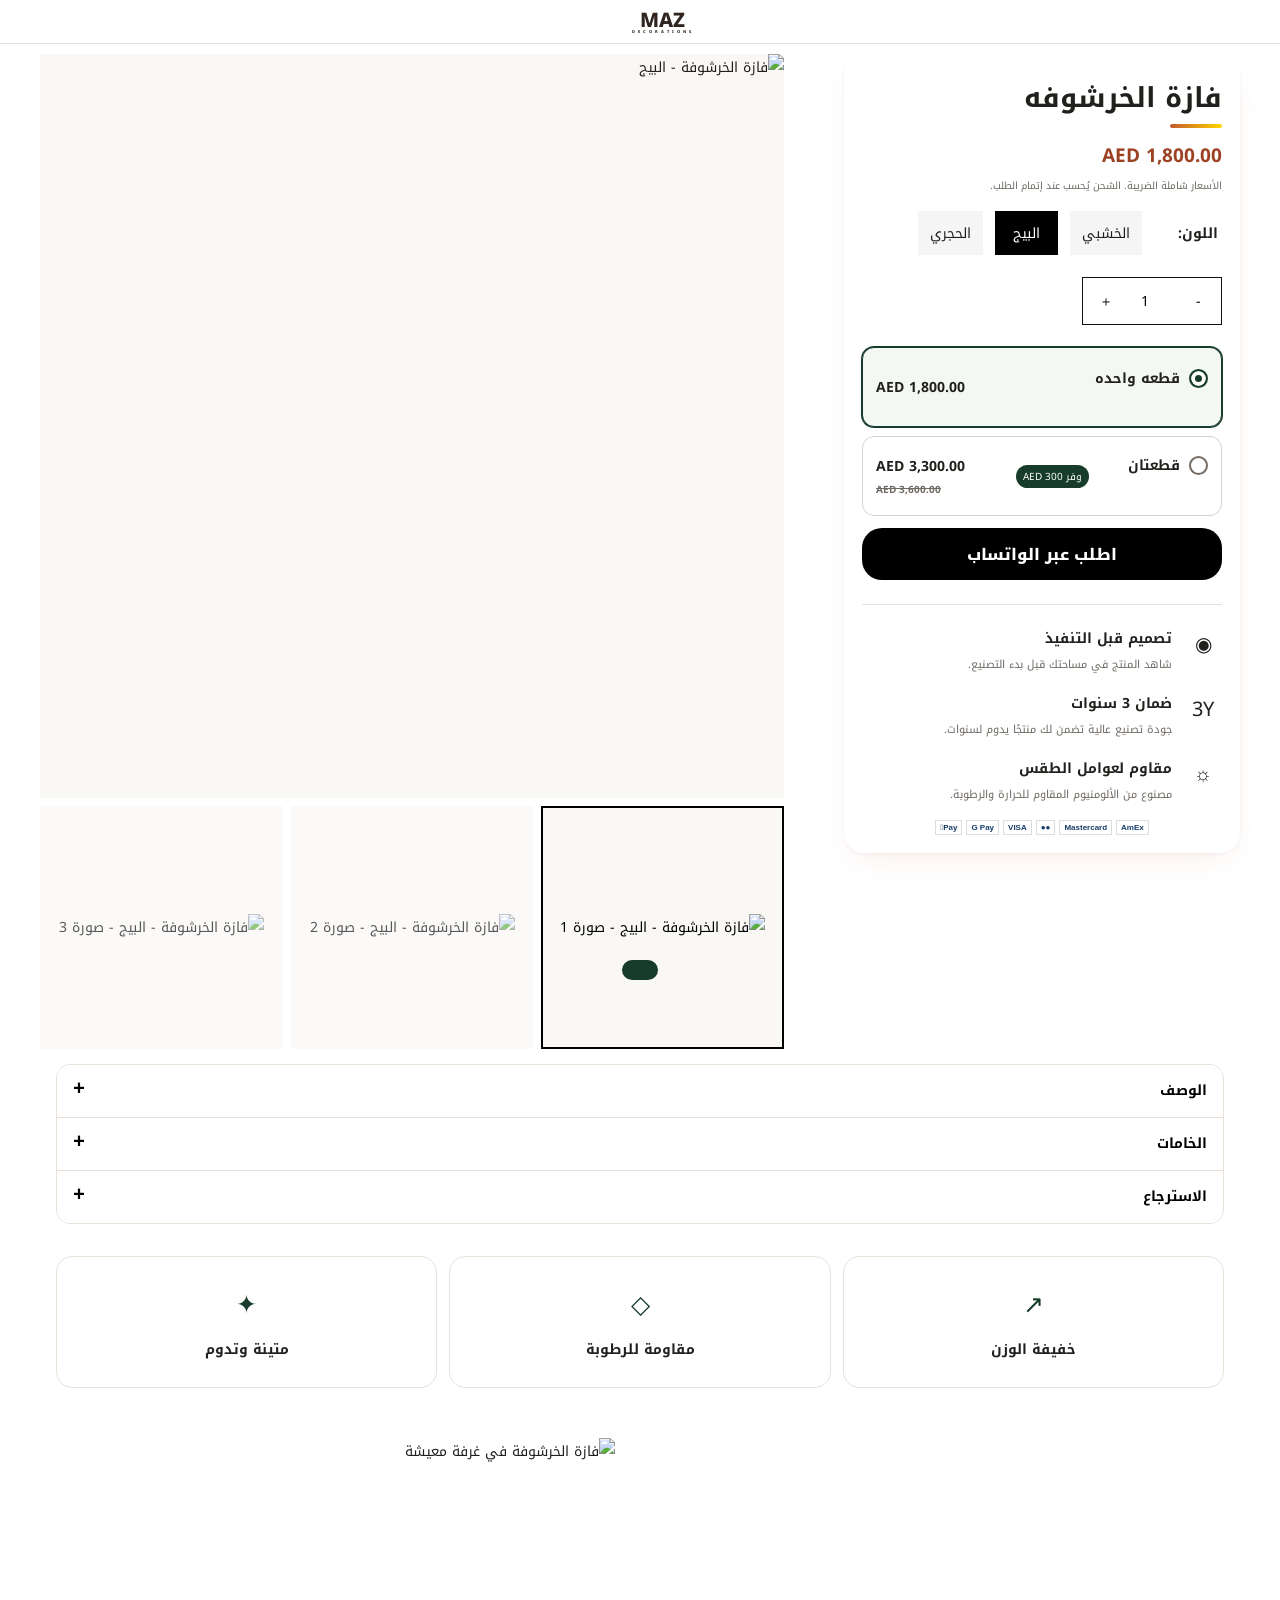
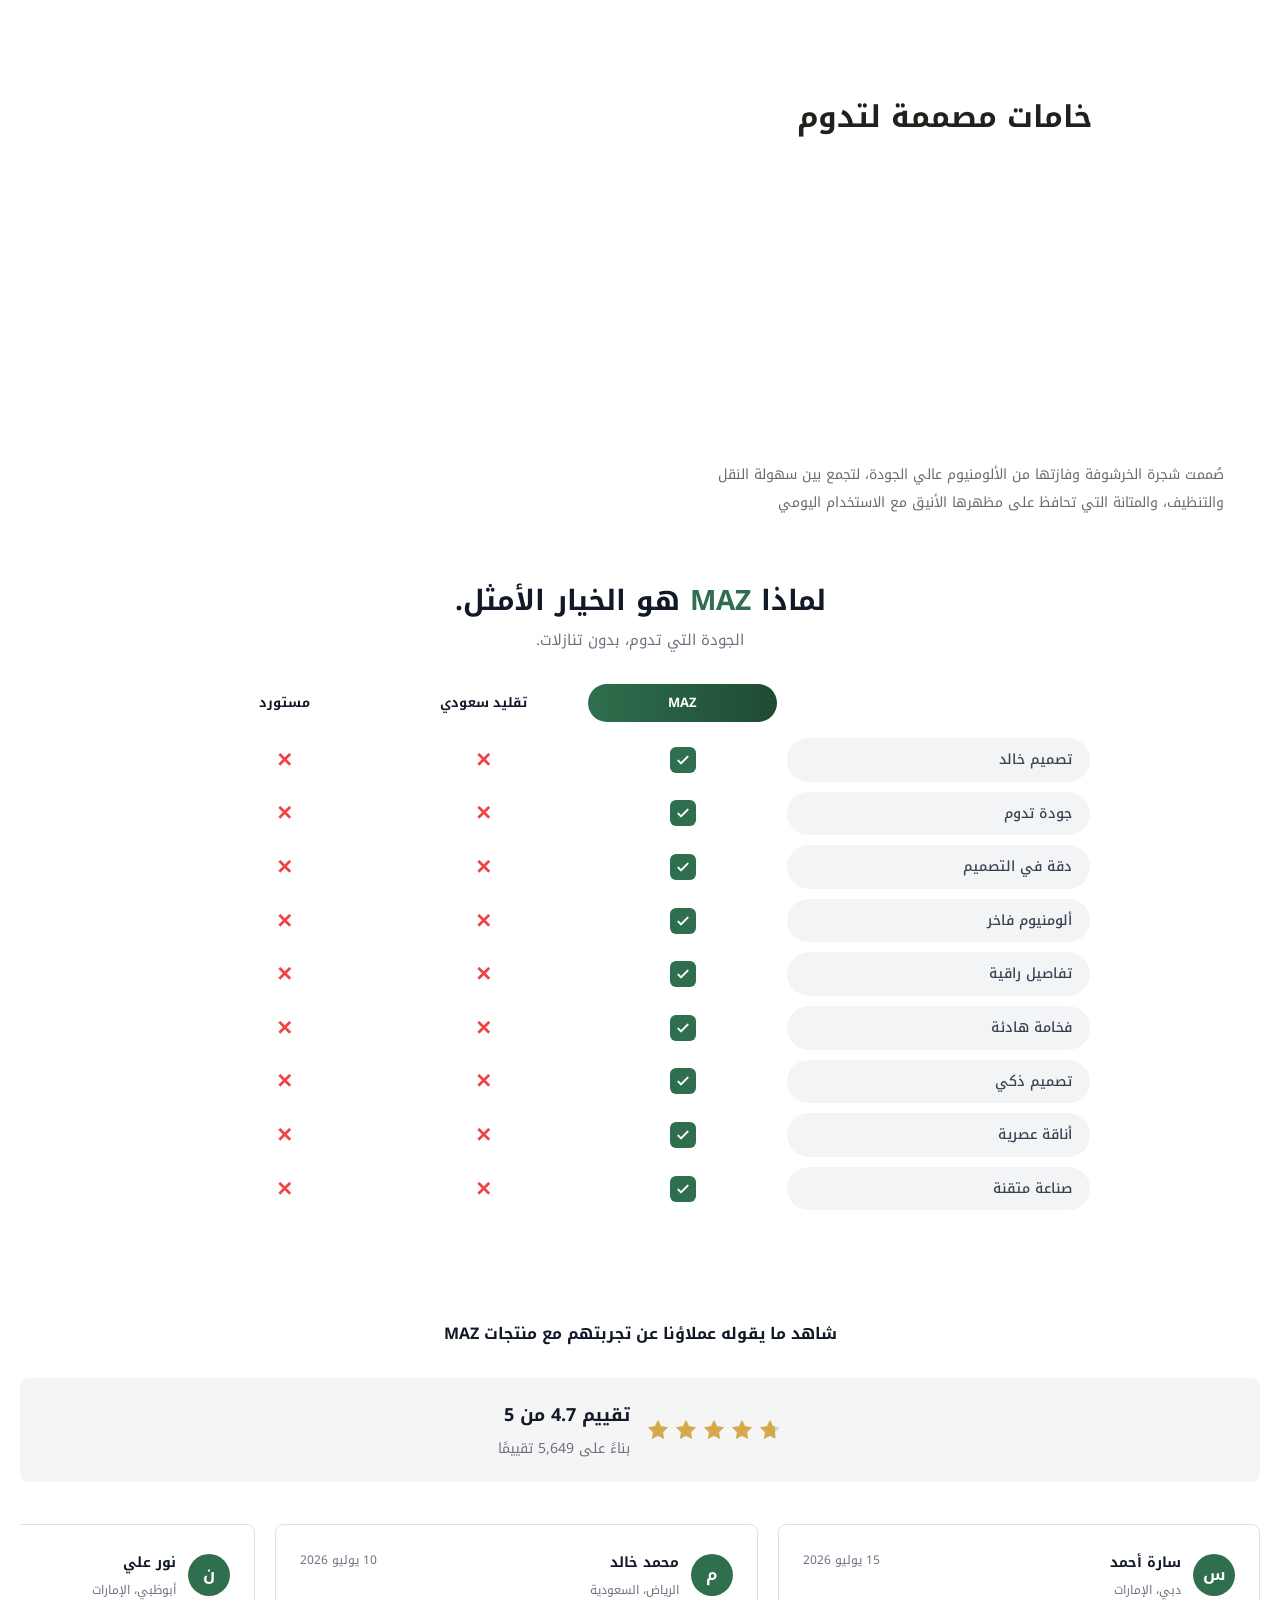
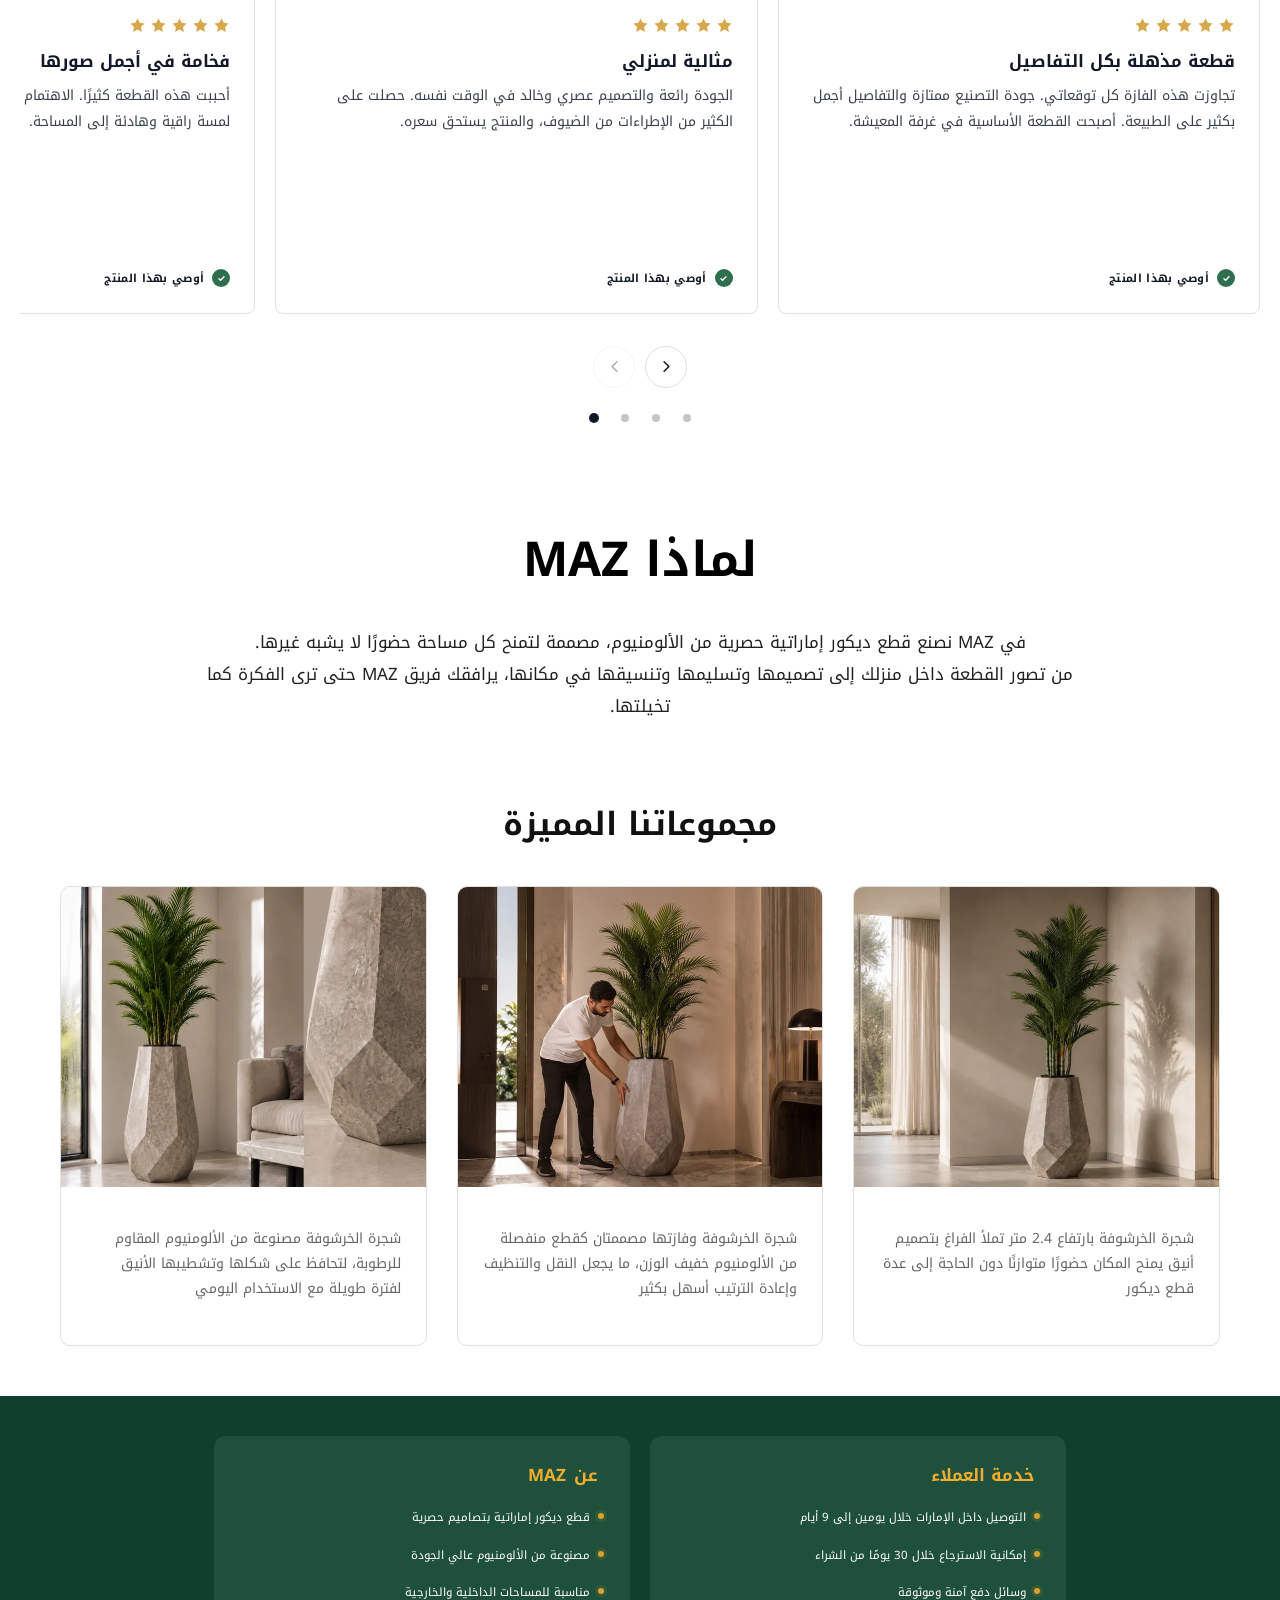
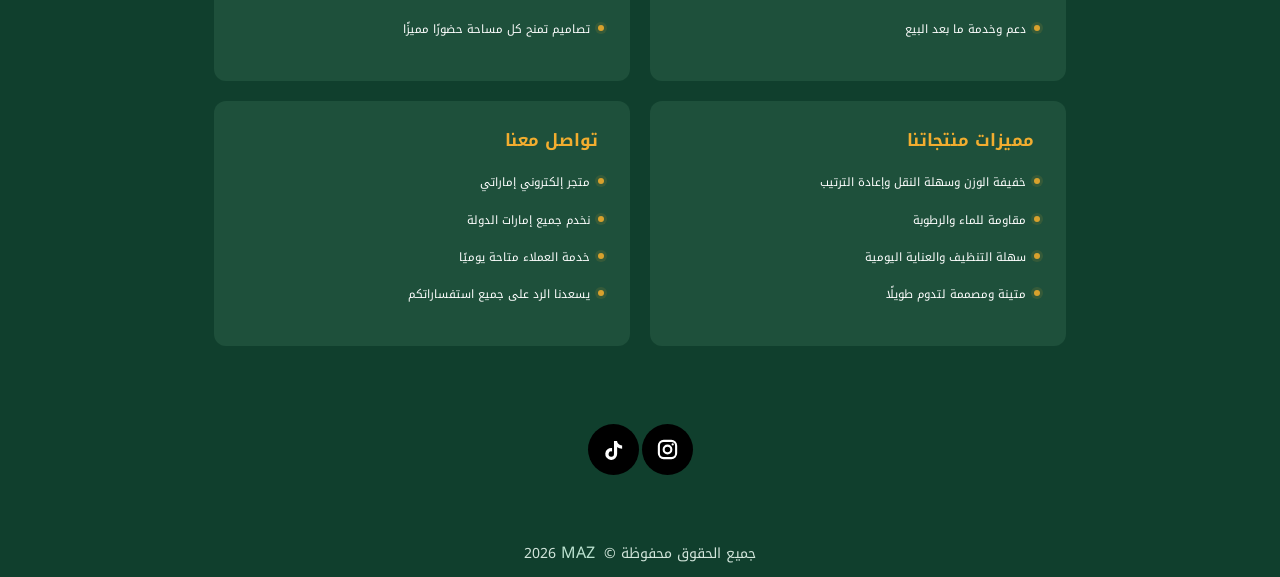
==== commit fdffe5c2: "ttt" ====
--- a/index.html
+++ b/index.html
@@ -32,7 +32,10 @@
                 <div class="offers"><label class="active"><input type="radio" name="offer" value="1"
                             checked><i></i><b>قطعه واحده</b><span>AED 1,800.00</span></label><label><input type="radio"
                             name="offer" value="2"><i></i><b>قطعتان</b><em>وفر AED 300</em><span>AED 3,300.00<s>AED
-                                3,600.00</s></span></label></div><button id="buy" class="buy">اشتري الآن</button>
+                                3,600.00</s></span></label></div><a id="buy" class="buy whatsapp-order"
+                    href="https://wa.me/971509666763?text=" target="_blank" rel="noopener noreferrer">
+                    اطلب عبر الواتساب
+                </a>
                 <div class="trust">
                     <article><span>◉</span>
                         <div><b>تصميم قبل التنفيذ</b>
@@ -3700,9 +3703,26 @@
         </script>
         <!-- END MAZ FOOTER -->
     </main>
-
+    <style>
+        a.buy,
+        .sticky a.buy {
+            display: flex;
+            align-items: center;
+            justify-content: center;
+            box-sizing: border-box;
+            width: 100%;
+            min-height: 48px;
+            border: 0;
+            border-radius: inherit;
+            text-decoration: none;
+            cursor: pointer;
+        }
+    </style>
     <div class="sticky">
-        <div><b>فازة الخرشوفه</b><span>AED 1,800.00</span></div><button>أضف إلى السلة</button>
+        <div><b>فازة الخرشوفه</b><span>AED 1,800.00</span></div><a class="buy whatsapp-order"
+            href="https://wa.me/971509666763?text=" target="_blank" rel="noopener noreferrer">
+            اطلب عبر الواتساب
+        </a>
     </div>
     <dialog id="cart"><button id="cart-close">×</button>
         <h2>سلة التسوق</h2>
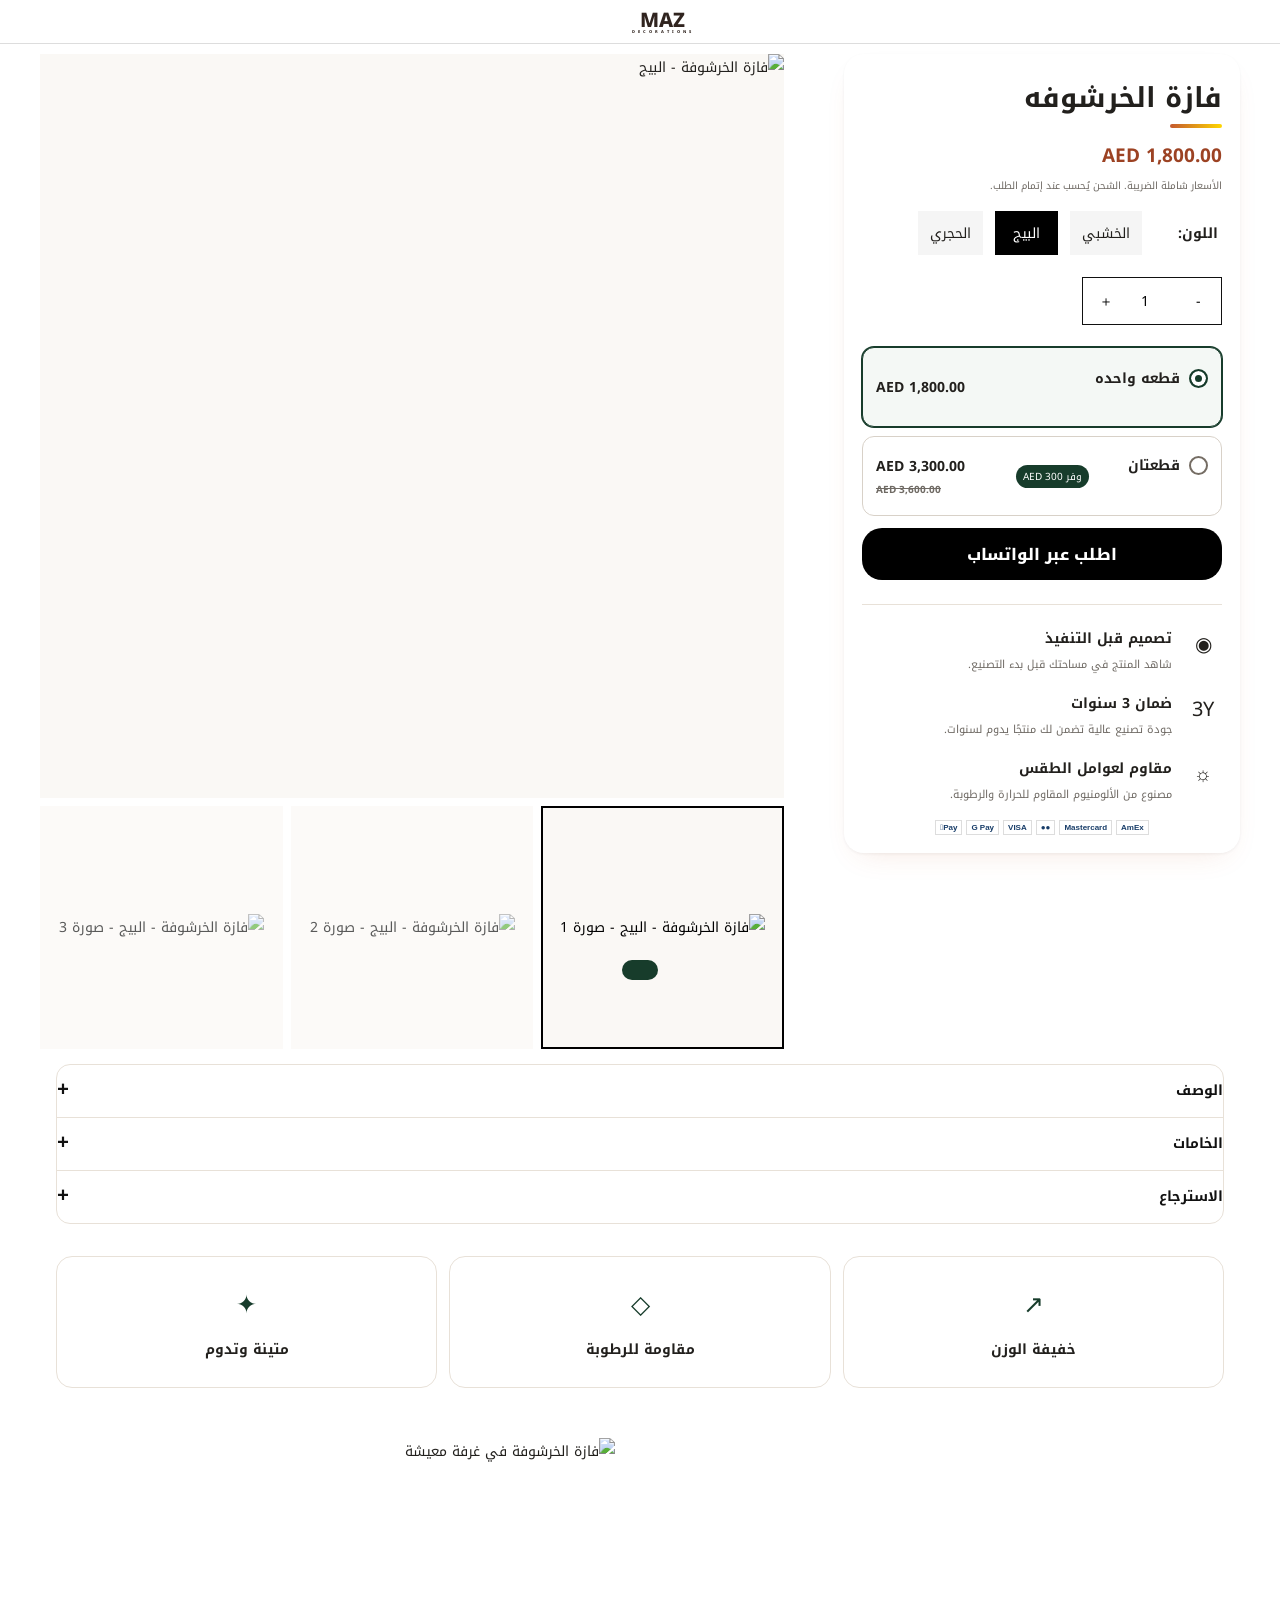
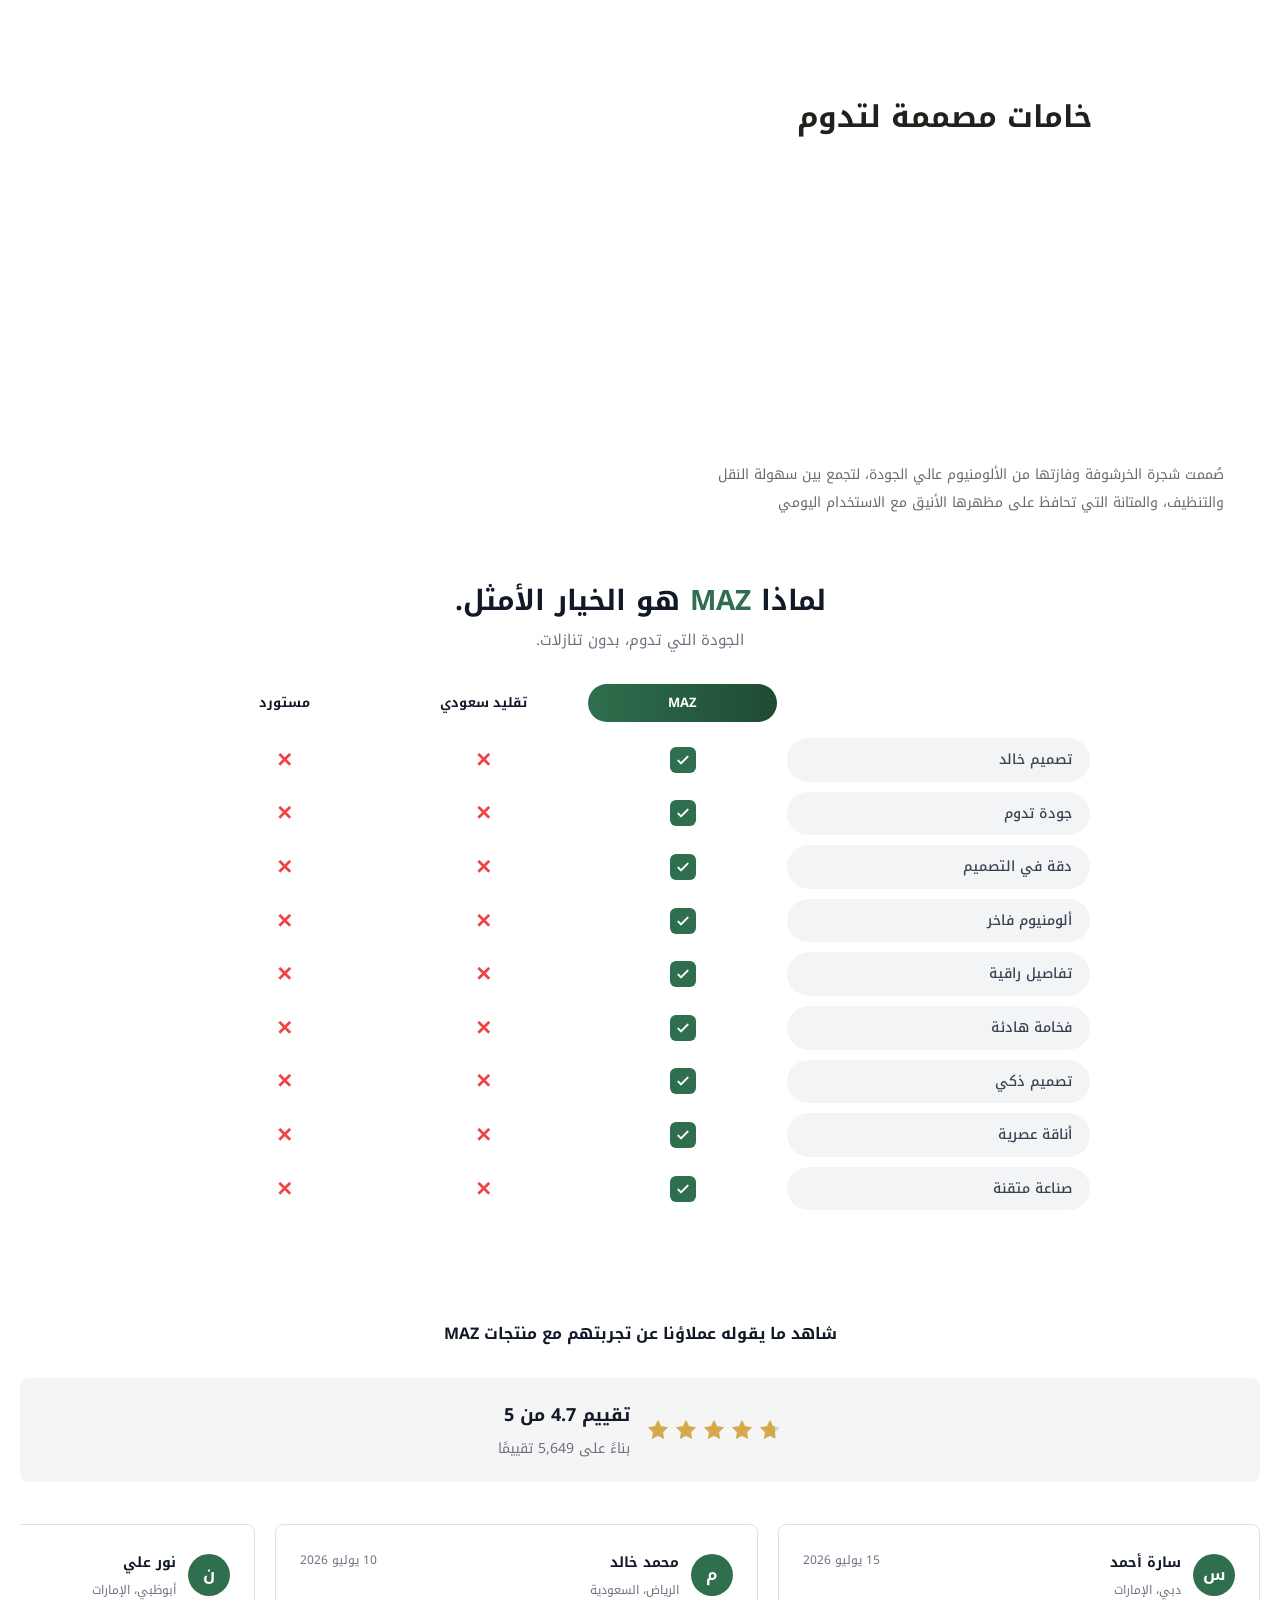
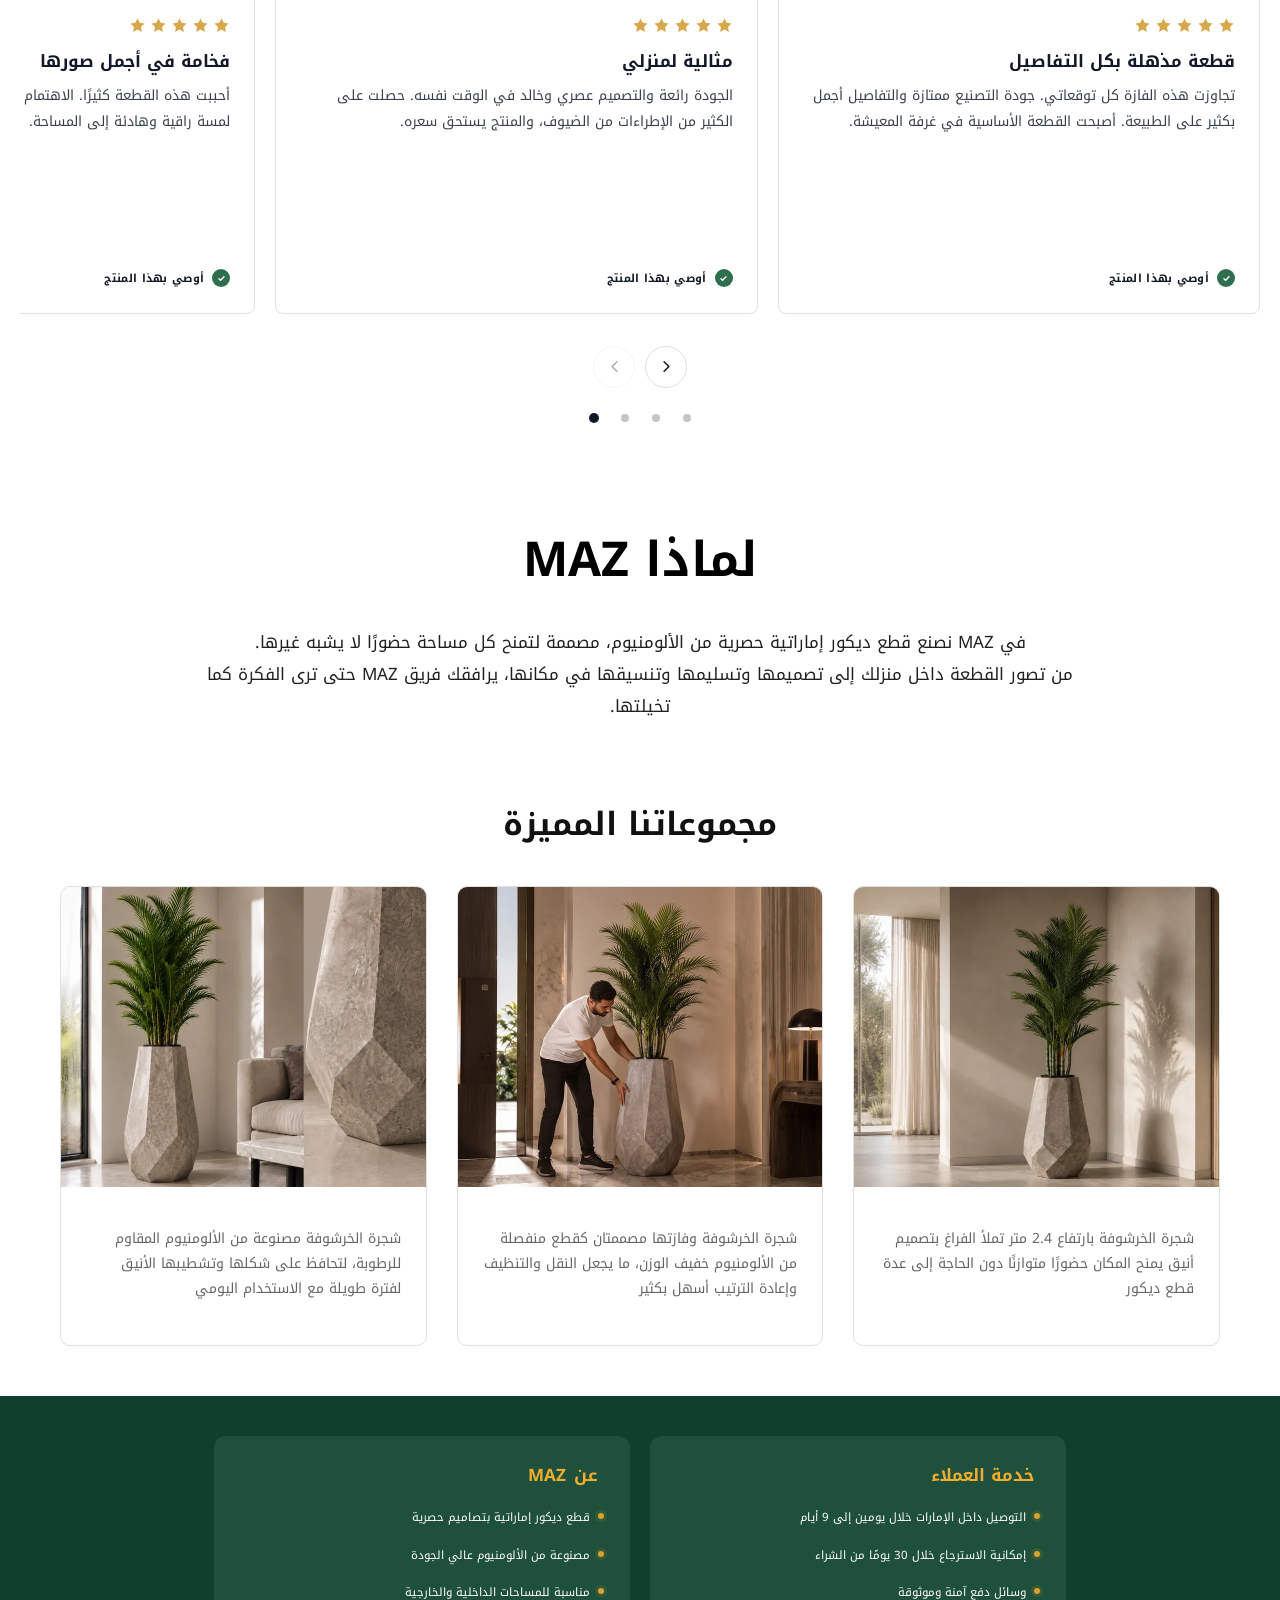
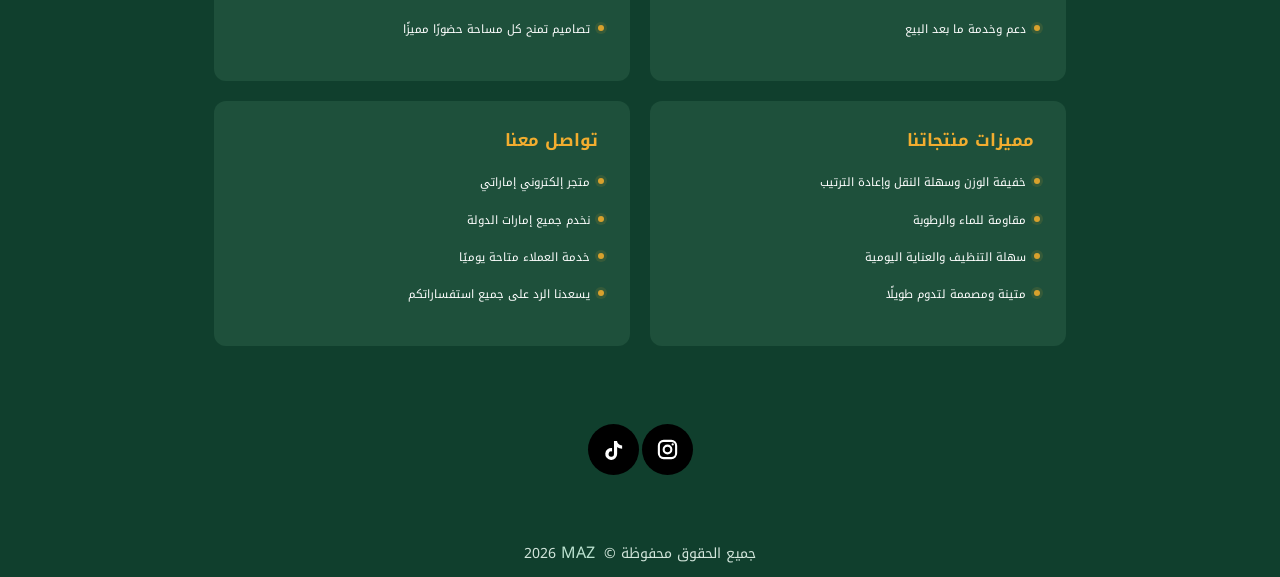
==== commit 558ce9e8: "asasa" ====
--- a/index.html
+++ b/index.html
@@ -3720,7 +3720,8 @@
     </style>
     <div class="sticky">
         <div><b>فازة الخرشوفه</b><span>AED 1,800.00</span></div><a class="buy whatsapp-order"
-            href="https://wa.me/971509666763?text=" target="_blank" rel="noopener noreferrer">
+            style="padding: 8px; border-radius: 12px; font-size: 12px;" href="https://wa.me/971509666763?text="
+            target="_blank" rel="noopener noreferrer">
             اطلب عبر الواتساب
         </a>
     </div>
--- a/styles.css
+++ b/styles.css
@@ -99,11 +99,55 @@
     font-size: 30px
 }
 
+.accordions article>button {
+    -webkit-appearance: none;
+    appearance: none;
+    width: 100%;
+    margin: 0;
+    padding: 16px 0;
+    border: 0;
+    border-radius: 0;
+    background: transparent;
+    color: #111111 !important;
+    font: inherit;
+    font-size: 14px;
+    font-weight: 700;
+    line-height: 1.5;
+    text-align: right;
+    cursor: pointer;
+    -webkit-text-fill-color: #111111;
+}
+
+.accordions article>button:hover,
+.accordions article>button:active,
+.accordions article>button:focus,
+.accordions article>button.open {
+    color: #111111 !important;
+    background: transparent;
+    -webkit-text-fill-color: #111111;
+}
+
+.accordions article>button i,
+.accordions article>button::before,
+.accordions article>button::after {
+    color: #111111;
+    -webkit-text-fill-color: #111111;
+}
+
+.accordions button,
+.accordions button * {
+    color: inherit !important;
+    -webkit-text-fill-color: inherit !important;
+    text-decoration: none !important;
+}
+
 .stage #prev {
+    color: #000 !important;
     right: 8px
 }
 
 .stage #next {
+    color: #000 !important;
     left: 8px
 }
 
@@ -366,6 +410,7 @@
 }
 
 .accordions button {
+    color: #000 !important;
     width: 100%;
     height: 52px;
     border: 0;
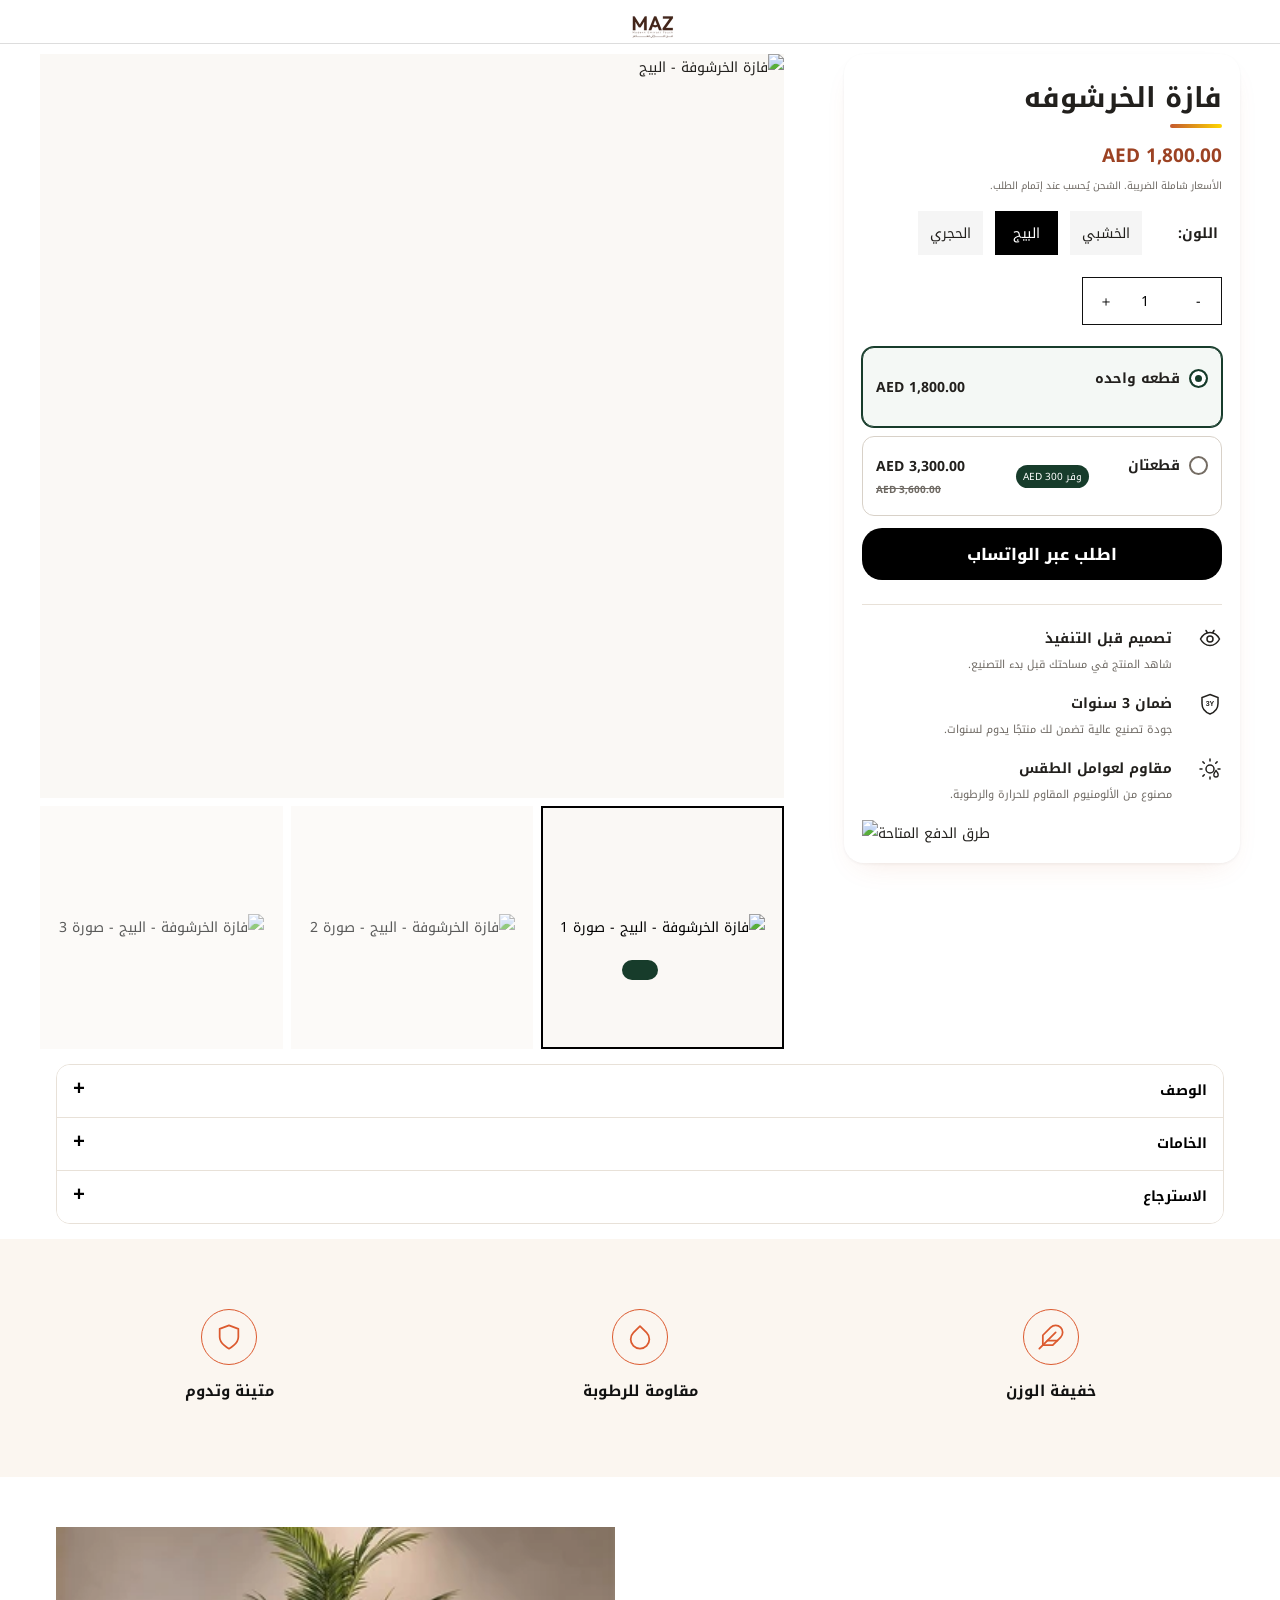
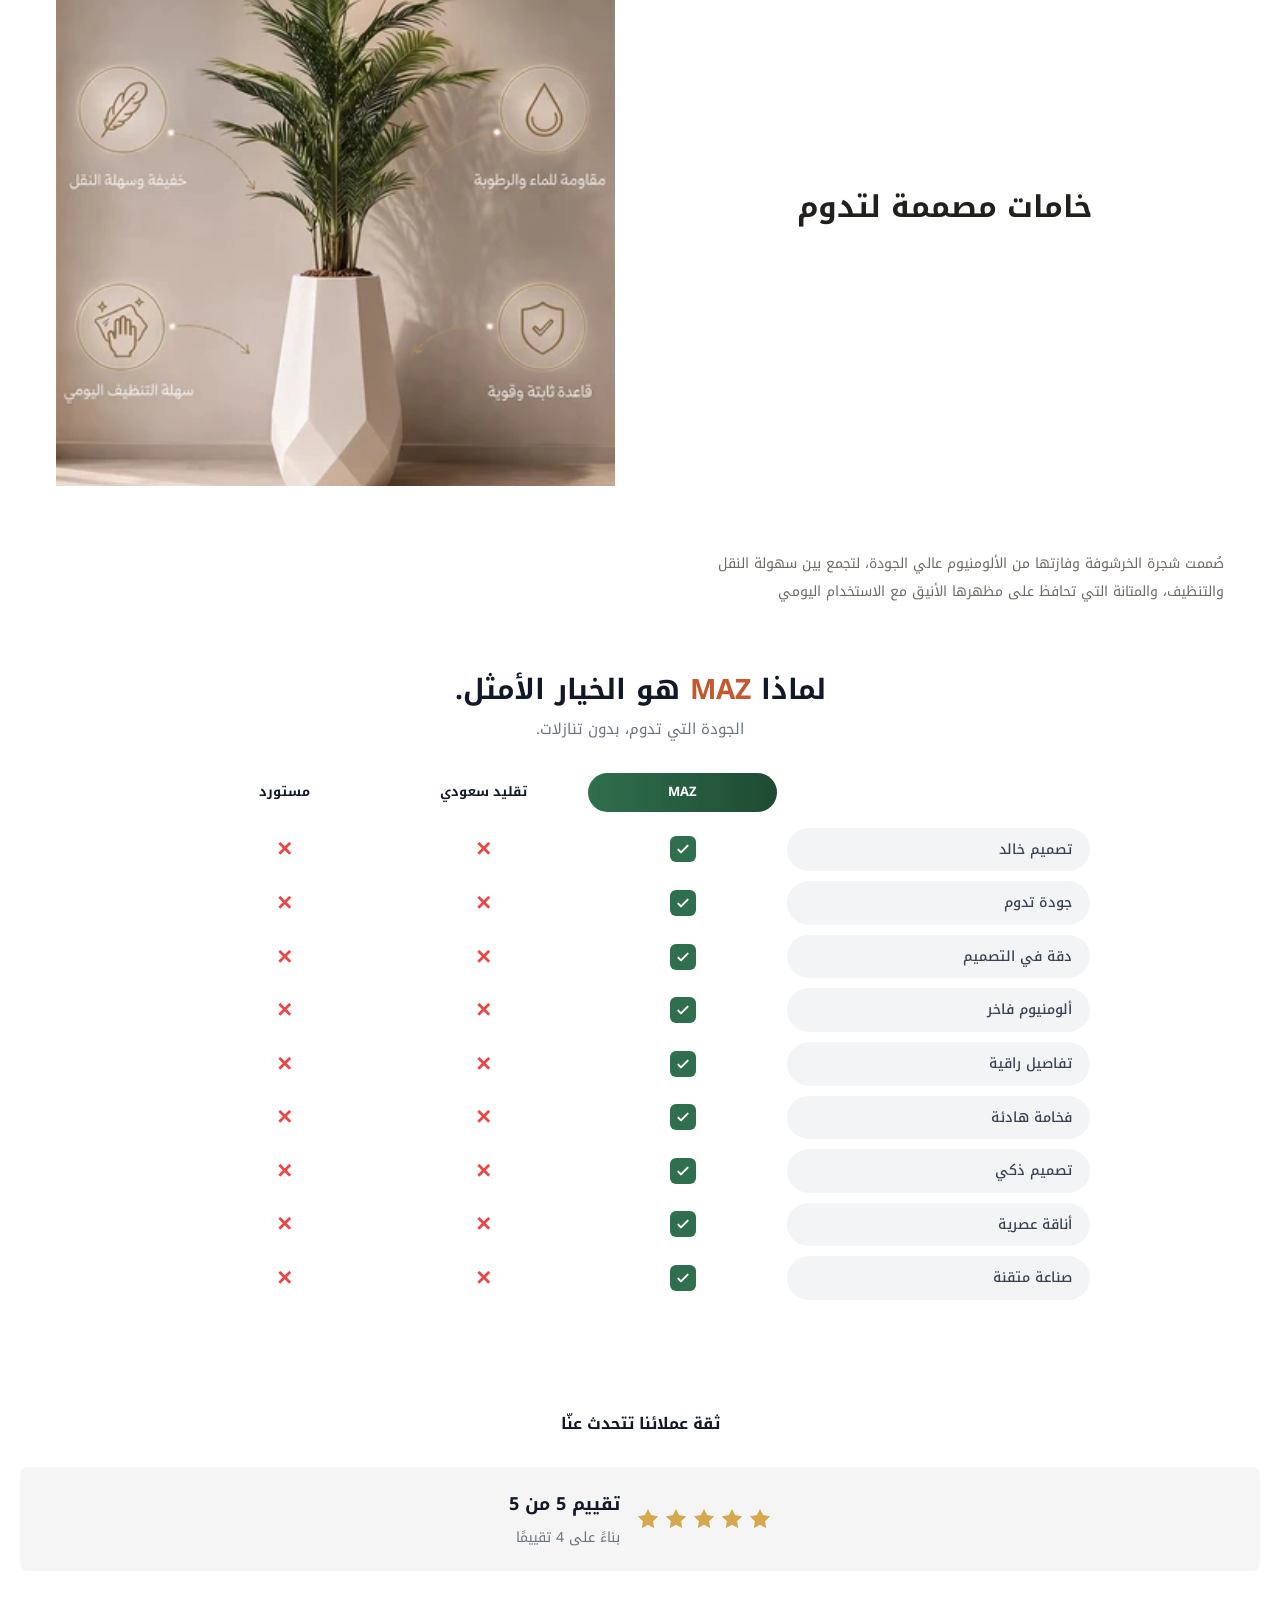
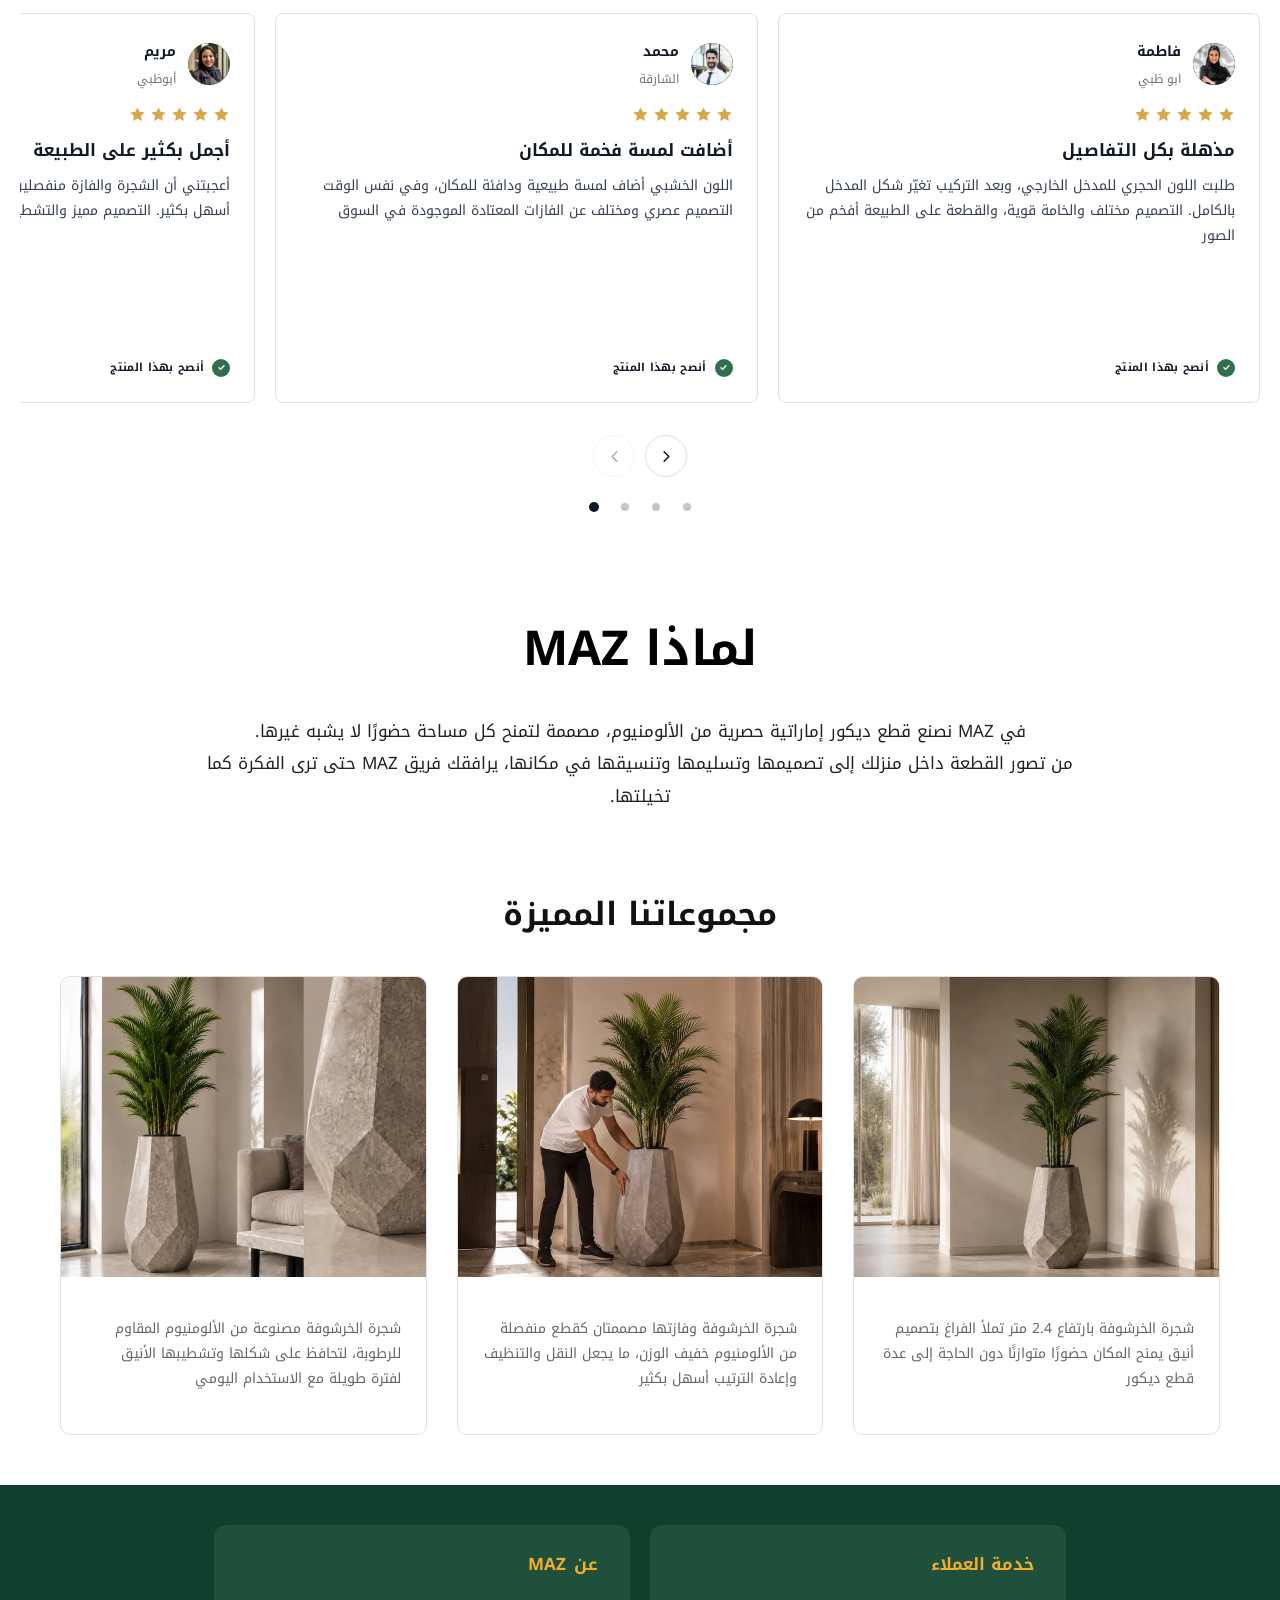
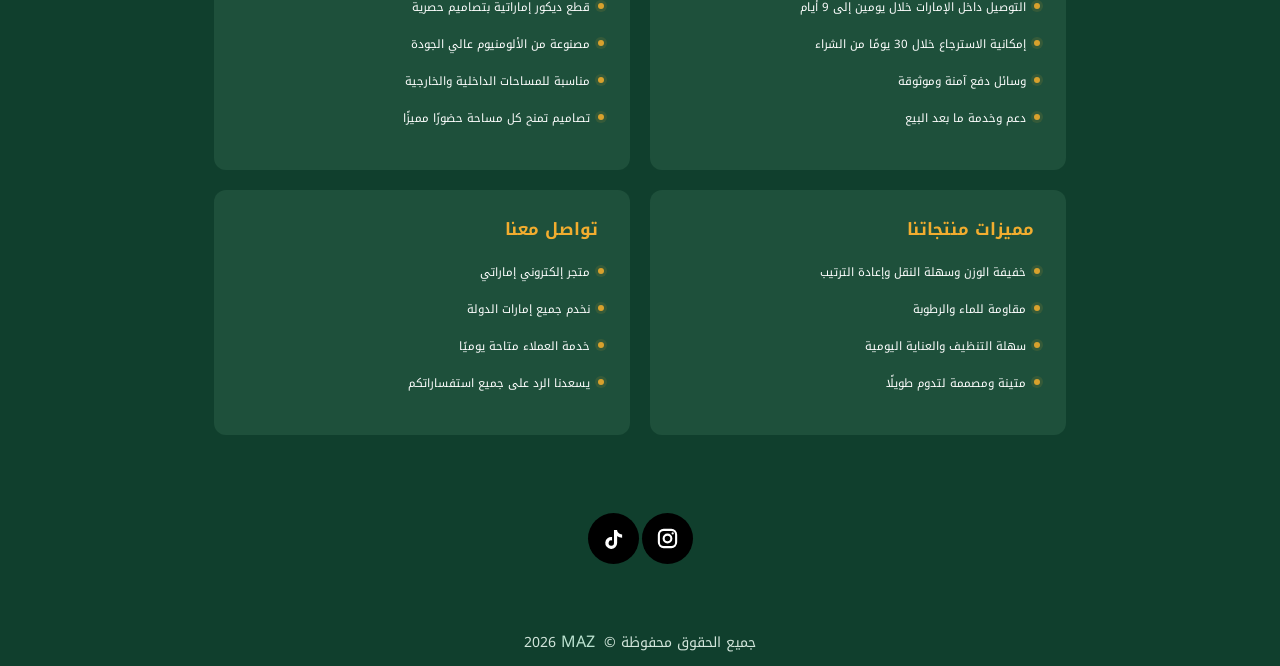
==== commit d8d9bc60: "ff" ====
--- a/index.html
+++ b/index.html
@@ -10,7 +10,8 @@
 </head>
 
 <body>
-    <header><a href="#" class="logo">MAZ<small>DECORATIONS</small></a>
+    <header><a href="#" class="logo"><img src="cafbdb8da64de627bdd4ab522c3b1283.avif" loading="lazy"
+                class="header__heading-logo" width="60" height="auto" alt="MAZ"></a>
     </header>
     <main>
         <section class="product">
@@ -37,24 +38,52 @@
                     اطلب عبر الواتساب
                 </a>
                 <div class="trust">
-                    <article><span>◉</span>
+                    <article><svg width="24" height="24" viewBox="0 0 24 24" fill="none" aria-hidden="true"
+                            style="flex-shrink: 0; margin-top: 2px;">
+                            <path
+                                d="M2.5 12C4.7 7.8 8 5.5 12 5.5C16 5.5 19.3 7.8 21.5 12C19.3 16.2 16 18.5 12 18.5C8 18.5 4.7 16.2 2.5 12Z"
+                                stroke="currentColor" stroke-width="1.5"></path>
+                            <circle cx="12" cy="12" r="3" stroke="currentColor" stroke-width="1.5"></circle>
+                            <path d="M8 3.5L9.2 5.5M16 3.5L14.8 5.5" stroke="currentColor" stroke-width="1.5"
+                                stroke-linecap="round"></path>
+                        </svg>
                         <div><b>تصميم قبل التنفيذ</b>
                             <p>شاهد المنتج في مساحتك قبل بدء التصنيع.</p>
                         </div>
                     </article>
-                    <article><span>3Y</span>
+                    <article><svg width="24" height="24" viewBox="0 0 24 24" fill="none" aria-hidden="true"
+                            style="flex-shrink: 0; margin-top: 2px;">
+                            <path d="M12 2.5L20 5.5V11.5C20 16.5 16.8 20.2 12 22C7.2 20.2 4 16.5 4 11.5V5.5L12 2.5Z"
+                                stroke="currentColor" stroke-width="1.5"></path>
+                            <text x="12" y="14.2" text-anchor="middle" fill="currentColor" font-size="7"
+                                font-weight="700" font-family="Arial, sans-serif">
+                                3Y
+                            </text>
+                        </svg>
                         <div><b>ضمان 3 سنوات</b>
                             <p>جودة تصنيع عالية تضمن لك منتجًا يدوم لسنوات.</p>
                         </div>
                     </article>
-                    <article><span>☼</span>
+                    <article><svg width="24" height="24" viewBox="0 0 24 24" fill="none" aria-hidden="true"
+                            style="flex-shrink: 0; margin-top: 2px;">
+                            <path
+                                d="M12 2V4M12 20V22M4.9 4.9L6.3 6.3M17.7 17.7L19.1 19.1M2 12H4M20 12H22M4.9 19.1L6.3 17.7M17.7 6.3L19.1 4.9"
+                                stroke="currentColor" stroke-width="1.5" stroke-linecap="round"></path>
+                            <circle cx="12" cy="12" r="4" stroke="currentColor" stroke-width="1.5"></circle>
+                            <path
+                                d="M18 13.5C18 13.5 15.8 16.2 15.8 17.8C15.8 19 16.8 20 18 20C19.2 20 20.2 19 20.2 17.8C20.2 16.2 18 13.5 18 13.5Z"
+                                fill="white" stroke="currentColor" stroke-width="1.3"></path>
+                        </svg>
                         <div><b>مقاوم لعوامل الطقس</b>
                             <p>مصنوع من الألومنيوم المقاوم للحرارة والرطوبة.</p>
                         </div>
                     </article>
                 </div>
-                <div class="payments"><span>Pay</span><span>G
-                        Pay</span><span>VISA</span><span>●●</span><span>Mastercard</span><span>AmEx</span></div>
+                <div class="payments"><img class="maz-payment-methods__image"
+                        src="https://maz-82927.myshopify.com/cdn/shop/files/xxx.avif?v=1785247478"
+                        alt="طرق الدفع المتاحة" width="1180" height="83" decoding="async"
+                        style="    max-width: 100%;object-fit: cover;height: auto;">
+                </div>
             </aside>
         </section>
         <section class="accordions">
@@ -575,16 +604,173 @@
                 </div>
             </article>
         </section>
-        <section class="features">
-            <article>↗<b>خفيفة الوزن</b></article>
-            <article>◇<b>مقاومة للرطوبة</b></article>
-            <article>✦<b>متينة وتدوم</b></article>
+        <style>
+            .maz-product-features {
+                direction: rtl;
+                display: grid;
+                grid-template-columns: repeat(3, minmax(0, 1fr));
+                align-items: start;
+                justify-content: center;
+                width: 100%;
+                margin: 0;
+                padding: 70px 24px 75px;
+                background: #fbf6f0;
+                text-align: center;
+            }
+
+            .maz-product-features,
+            .maz-product-features *,
+            .maz-product-features *::before,
+            .maz-product-features *::after {
+                box-sizing: border-box;
+            }
+
+            .maz-product-features__item {
+                display: flex;
+                flex-direction: column;
+                align-items: center;
+                justify-content: flex-start;
+                gap: 15px;
+                min-width: 0;
+                margin: 0;
+                padding: 0 10px;
+                border: 0;
+                background: transparent;
+                color: #111111;
+            }
+
+            .maz-product-features__icon {
+                display: inline-flex;
+                align-items: center;
+                justify-content: center;
+                width: 56px;
+                height: 56px;
+                border: 1.5px solid #dc5a2f;
+                border-radius: 50%;
+                color: #dc5a2f;
+                background: transparent;
+            }
+
+            .maz-product-features__icon svg {
+                display: block;
+                width: 28px;
+                height: 28px;
+                fill: none;
+                stroke: currentColor;
+                stroke-width: 1.5;
+                stroke-linecap: round;
+                stroke-linejoin: round;
+            }
+
+            .maz-product-features__title {
+                display: block;
+                margin: 0;
+                color: #111111;
+                font-family: inherit;
+                font-size: 15px;
+                font-weight: 700;
+                line-height: 1.5;
+                text-align: center;
+                white-space: nowrap;
+                -webkit-text-fill-color: #111111;
+            }
+
+            @media (max-width: 749px) {
+                .maz-product-features {
+                    padding: 55px 10px 60px;
+                }
+
+                .maz-product-features__item {
+                    gap: 13px;
+                    padding: 0 4px;
+                }
+
+                .maz-product-features__icon {
+                    width: 54px;
+                    height: 54px;
+                }
+
+                .maz-product-features__icon svg {
+                    width: 27px;
+                    height: 27px;
+                }
+
+                .maz-product-features__title {
+                    font-size: 13px;
+                }
+            }
+
+            @media (max-width: 370px) {
+                .maz-product-features {
+                    padding-right: 5px;
+                    padding-left: 5px;
+                }
+
+                .maz-product-features__icon {
+                    width: 48px;
+                    height: 48px;
+                }
+
+                .maz-product-features__icon svg {
+                    width: 24px;
+                    height: 24px;
+                }
+
+                .maz-product-features__title {
+                    font-size: 11px;
+                }
+            }
+        </style>
+
+        <section class="maz-product-features" dir="rtl" aria-label="مميزات المنتج">
+            <!-- Lightweight -->
+            <article class="maz-product-features__item">
+                <div class="maz-product-features__icon" aria-hidden="true">
+                    <svg viewBox="0 0 24 24">
+                        <path d="M20.24 12.24a6 6 0 0 0-8.49-8.49L5 10.5V19h8.5z"></path>
+
+                        <line x1="16" y1="8" x2="2" y2="22"></line>
+
+                        <line x1="17.5" y1="15" x2="9" y2="15"></line>
+                    </svg>
+                </div>
+
+                <b class="maz-product-features__title">
+                    خفيفة الوزن
+                </b>
+            </article>
+
+            <!-- Moisture resistant -->
+            <article class="maz-product-features__item">
+                <div class="maz-product-features__icon" aria-hidden="true">
+                    <svg viewBox="0 0 24 24">
+                        <path d="M12 2.69l5.66 5.66a8 8 0 1 1-11.31 0z"></path>
+                    </svg>
+                </div>
+
+                <b class="maz-product-features__title">
+                    مقاومة للرطوبة
+                </b>
+            </article>
+
+            <!-- Durable -->
+            <article class="maz-product-features__item">
+                <div class="maz-product-features__icon" aria-hidden="true">
+                    <svg viewBox="0 0 24 24">
+                        <path d="M12 22s8-4 8-10V5l-8-3-8 3v7c0 6 8 10 8 10z"></path>
+                    </svg>
+                </div>
+
+                <b class="maz-product-features__title">
+                    متينة وتدوم
+                </b>
+            </article>
         </section>
         <section class="description">
             <div>
                 <h2 style="text-align: center;">خامات مصممة لتدوم</h2>
 
-            </div><img id="lifestyle" alt="فازة الخرشوفة في غرفة معيشة" src="VASE_3_2.webp">
+            </div><img id="" alt="فازة الخرشوفة في غرفة معيشة" src="1.webp">
             <p>صُممت شجرة الخرشوفة وفازتها من الألومنيوم عالي الجودة، لتجمع بين سهولة النقل والتنظيف، والمتانة التي
                 تحافظ على مظهرها الأنيق مع الاستخدام اليومي</p>
         </section>
@@ -824,7 +1010,7 @@
             }
 
             .maz-comparison__title span {
-                color: #2f6f4e !important;
+                color: #C4592F !important;
             }
 
             .maz-comparison__subtitle {
@@ -1595,21 +1781,21 @@
             <div class="maz-reviews__container">
                 <div class="maz-reviews__intro">
                     <h2 id="maz-reviews-heading" class="maz-reviews__intro-text">
-                        شاهد ما يقوله عملاؤنا عن تجربتهم مع منتجات MAZ
+                        ثقة عملائنا تتحدث عنّا
                     </h2>
                 </div>
 
                 <div class="maz-reviews__summary">
                     <div class="maz-reviews__summary-stars" id="maz-summary-stars" role="img"
-                        aria-label="تقييم 4.7 من 5 نجوم"></div>
+                        aria-label="تقييم 5 من 5 نجوم"></div>
 
                     <div class="maz-reviews__summary-copy">
                         <p class="maz-reviews__summary-rating">
-                            تقييم <span id="maz-average-rating">4.7</span> من 5
+                            تقييم <span id="maz-average-rating">5</span> من 5
                         </p>
 
                         <p class="maz-reviews__summary-count">
-                            بناءً على <span id="maz-review-count">5,649</span> تقييمًا
+                            بناءً على <span id="maz-review-count">4</span> تقييمًا
                         </p>
                     </div>
                 </div>
@@ -1645,8 +1831,8 @@
                 "use strict";
 
                 const reviewsSettings = {
-                    averageRating: 4.7,
-                    totalReviews: "5,649",
+                    averageRating: 5,
+                    totalReviews: "4",
 
                     /* Change to false to disable autoplay */
                     autoplay: true,
@@ -1657,48 +1843,44 @@
 
                 const reviews = [
                     {
-                        name: "سارة أحمد",
-                        location: "دبي، الإمارات",
+                        name: "فاطمة",
+                        location: "ابو ظبي",
                         rating: 5,
-                        title: "قطعة مذهلة بكل التفاصيل",
+                        title: "مذهلة بكل التفاصيل",
                         text:
-                            "تجاوزت هذه الفازة كل توقعاتي. جودة التصنيع ممتازة والتفاصيل أجمل بكثير على الطبيعة. أصبحت القطعة الأساسية في غرفة المعيشة.",
-                        date: "15 يوليو 2026",
-                        verifiedLabel: "أوصي بهذا المنتج",
-                        avatar: ""
+                            "طلبت اللون الحجري للمدخل الخارجي، وبعد التركيب تغيّر شكل المدخل بالكامل. التصميم مختلف والخامة قوية، والقطعة على الطبيعة أفخم من الصور",
+                        verifiedLabel: "أنصح بهذا المنتج",
+                        avatar: "8 (4).png"
                     },
                     {
-                        name: "محمد خالد",
-                        location: "الرياض، السعودية",
+                        name: "محمد",
+                        location: "الشارقة",
                         rating: 5,
-                        title: "مثالية لمنزلي",
+                        title: "أضافت لمسة فخمة للمكان",
                         text:
-                            "الجودة رائعة والتصميم عصري وخالد في الوقت نفسه. حصلت على الكثير من الإطراءات من الضيوف، والمنتج يستحق سعره.",
-                        date: "10 يوليو 2026",
-                        verifiedLabel: "أوصي بهذا المنتج",
-                        avatar: ""
+                            "اللون الخشبي أضاف لمسة طبيعية ودافئة للمكان، وفي نفس الوقت التصميم عصري ومختلف عن الفازات المعتادة الموجودة في السوق",
+                        verifiedLabel: "أنصح بهذا المنتج",
+                        avatar: "2 (5).png"
                     },
                     {
-                        name: "نور علي",
-                        location: "أبوظبي، الإمارات",
+                        name: "مريم",
+                        location: "أبوظبي",
                         rating: 5,
-                        title: "فخامة في أجمل صورها",
+                        title: "أجمل بكثير على الطبيعة",
                         text:
-                            "أحببت هذه القطعة كثيرًا. الاهتمام بالتفاصيل واضح، كما أنها أضافت لمسة راقية وهادئة إلى المساحة.",
-                        date: "5 يوليو 2026",
-                        verifiedLabel: "أوصي بهذا المنتج",
-                        avatar: ""
+                            "أعجبتني أن الشجرة والفازة منفصلين عن بعض، فصار تحريكها وتنظيفها أسهل بكثير. التصميم مميز والتشطيب واضح أنه مصنوع بعناية.",
+                        verifiedLabel: "أنصح بهذا المنتج",
+                        avatar: "7 (4).png"
                     },
                     {
-                        name: "يوسف محمود",
-                        location: "جدة، السعودية",
+                        name: "أحمد",
+                        location: "ابوظبي",
                         rating: 5,
-                        title: "جودة استثنائية",
+                        title: "جودة وأناقة في كل تفصيلة",
                         text:
-                            "الحرفية في التصنيع استثنائية فعلًا. إنها قطعة مميزة ترفع من جمال أي غرفة، وسأشتري من MAZ مرة أخرى.",
-                        date: "28 يونيو 2026",
-                        verifiedLabel: "أوصي بهذا المنتج",
-                        avatar: ""
+                            "كان عندي ركن فارغ وأحتاج لونًا يتناسق مع الديكور، والبيج كان الاختيار المناسب. أعطى المكان روحًا من غير ما يكون شكله مزدحم",
+                        verifiedLabel: "أنصح بهذا المنتج",
+                        avatar: "1 (7).png"
                     }
                 ];
 
@@ -3640,8 +3822,9 @@
                 <div class="maz-footer__bottom">
                     <div class="maz-footer__socials" aria-label="حسابات التواصل الاجتماعي">
                         <!-- TikTok -->
-                        <a class="maz-footer__social-link" href="#" target="_blank" rel="noopener noreferrer"
-                            aria-label="TikTok">
+                        <a class="maz-footer__social-link"
+                            href="https://www.tiktok.com/@mazdecorations?_r=1&_t=ZS-98PbFhmK7FI" target="_blank"
+                            rel="noopener noreferrer" aria-label="TikTok">
                             <svg viewBox="0 0 24 24" fill="currentColor" aria-hidden="true">
                                 <path d="M15.7 3c.2 1.7 1.2 3.1 2.7 4
                  .8.5 1.7.8 2.6.8v3.4
@@ -3652,8 +3835,8 @@
                         </a>
 
                         <!-- Instagram -->
-                        <a class="maz-footer__social-link" href="#" target="_blank" rel="noopener noreferrer"
-                            aria-label="Instagram">
+                        <a class="maz-footer__social-link" href="https://www.instagram.com/mazdecorations/?hl=en"
+                            target="_blank" rel="noopener noreferrer" aria-label="Instagram">
                             <svg viewBox="0 0 24 24" fill="none" aria-hidden="true">
                                 <rect x="3" y="3" width="18" height="18" rx="5" stroke="currentColor"
                                     stroke-width="2.2"></rect>
--- a/styles.css
+++ b/styles.css
@@ -28,7 +28,7 @@
     height: 44px;
     border-bottom: 1px solid #ddd;
     display: grid;
-    grid-template-columns: 45px 45px 1fr 45px;
+    grid-template-columns: 25px 45px 1fr 45px;
     align-items: center;
     padding: 0 22px;
     direction: ltr
@@ -99,48 +99,6 @@
     font-size: 30px
 }
 
-.accordions article>button {
-    -webkit-appearance: none;
-    appearance: none;
-    width: 100%;
-    margin: 0;
-    padding: 16px 0;
-    border: 0;
-    border-radius: 0;
-    background: transparent;
-    color: #111111 !important;
-    font: inherit;
-    font-size: 14px;
-    font-weight: 700;
-    line-height: 1.5;
-    text-align: right;
-    cursor: pointer;
-    -webkit-text-fill-color: #111111;
-}
-
-.accordions article>button:hover,
-.accordions article>button:active,
-.accordions article>button:focus,
-.accordions article>button.open {
-    color: #111111 !important;
-    background: transparent;
-    -webkit-text-fill-color: #111111;
-}
-
-.accordions article>button i,
-.accordions article>button::before,
-.accordions article>button::after {
-    color: #111111;
-    -webkit-text-fill-color: #111111;
-}
-
-.accordions button,
-.accordions button * {
-    color: inherit !important;
-    -webkit-text-fill-color: inherit !important;
-    text-decoration: none !important;
-}
-
 .stage #prev {
     color: #000 !important;
     right: 8px
@@ -271,6 +229,9 @@
 }
 
 .qty>* {
+    -webkit-appearance: none;
+    appearance: none;
+    color: #000 !important;
     min-width: 0;
     border: 0;
     background: #fff;
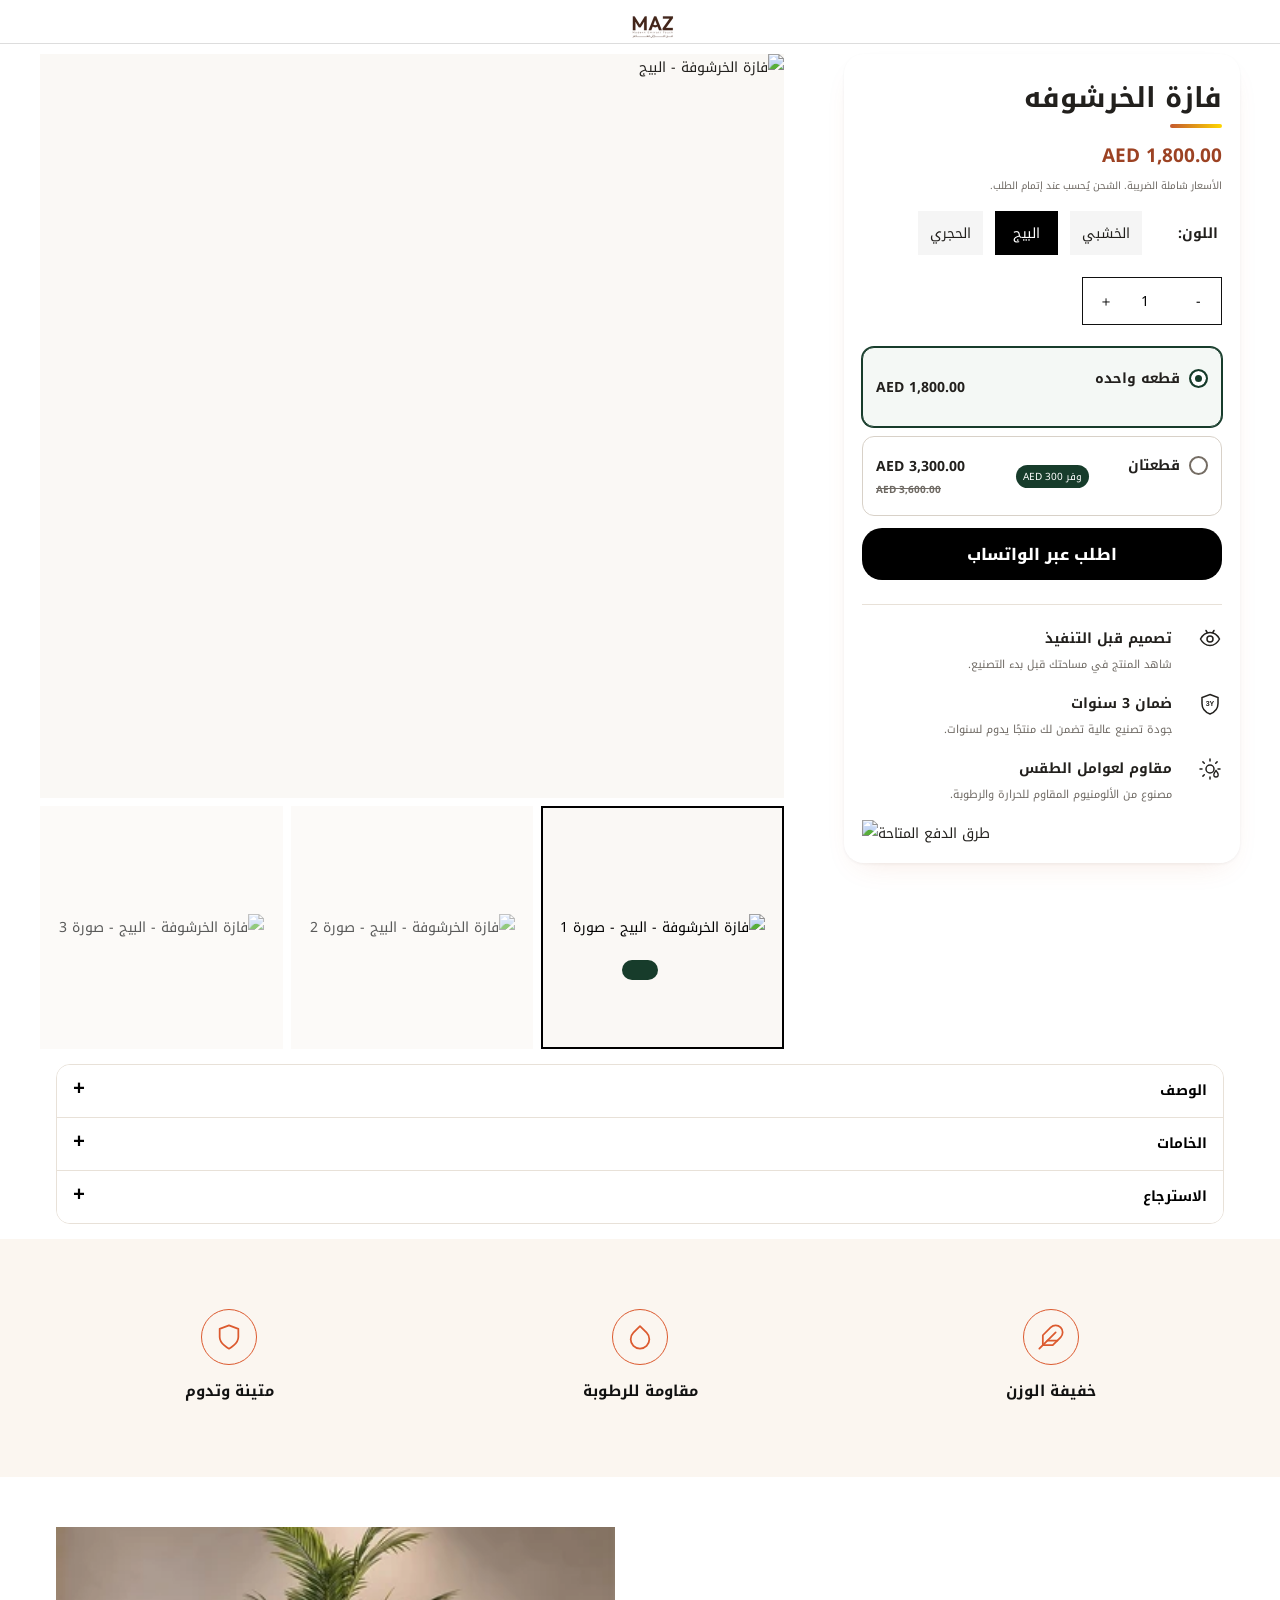
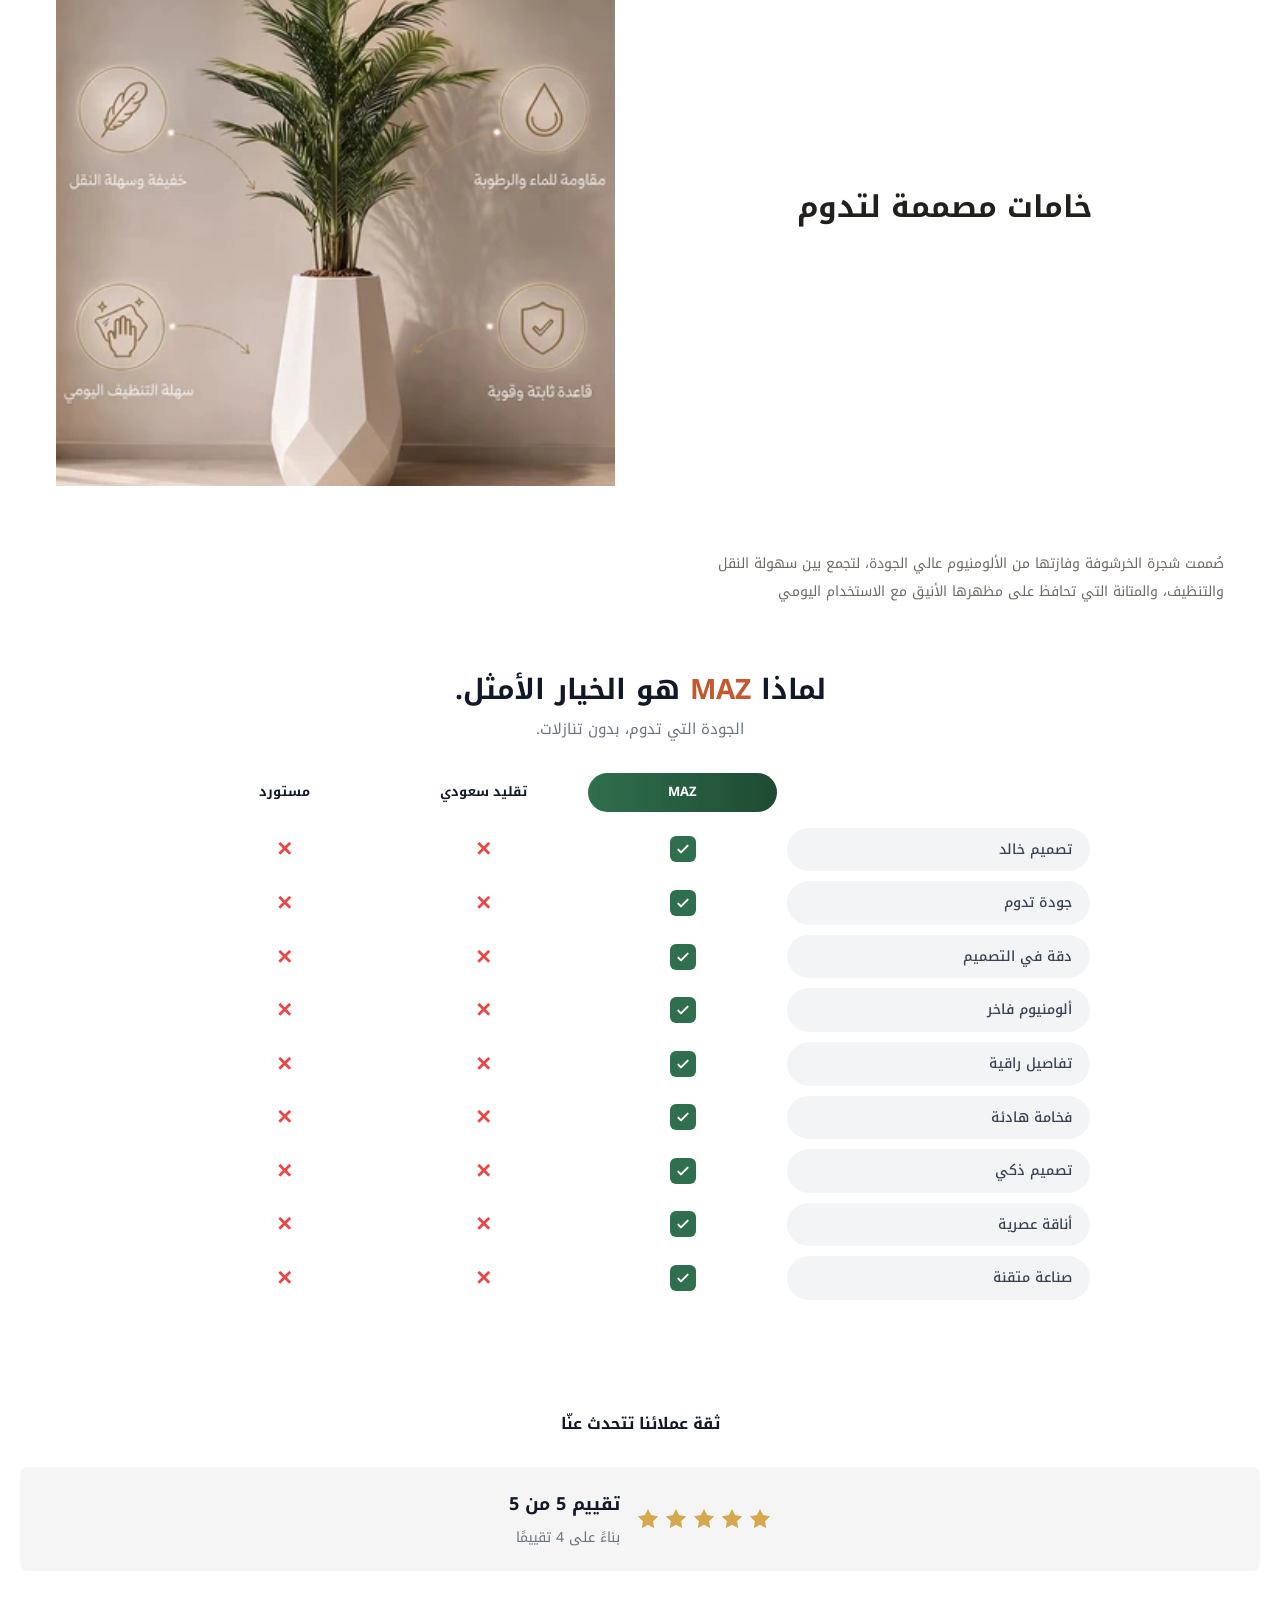
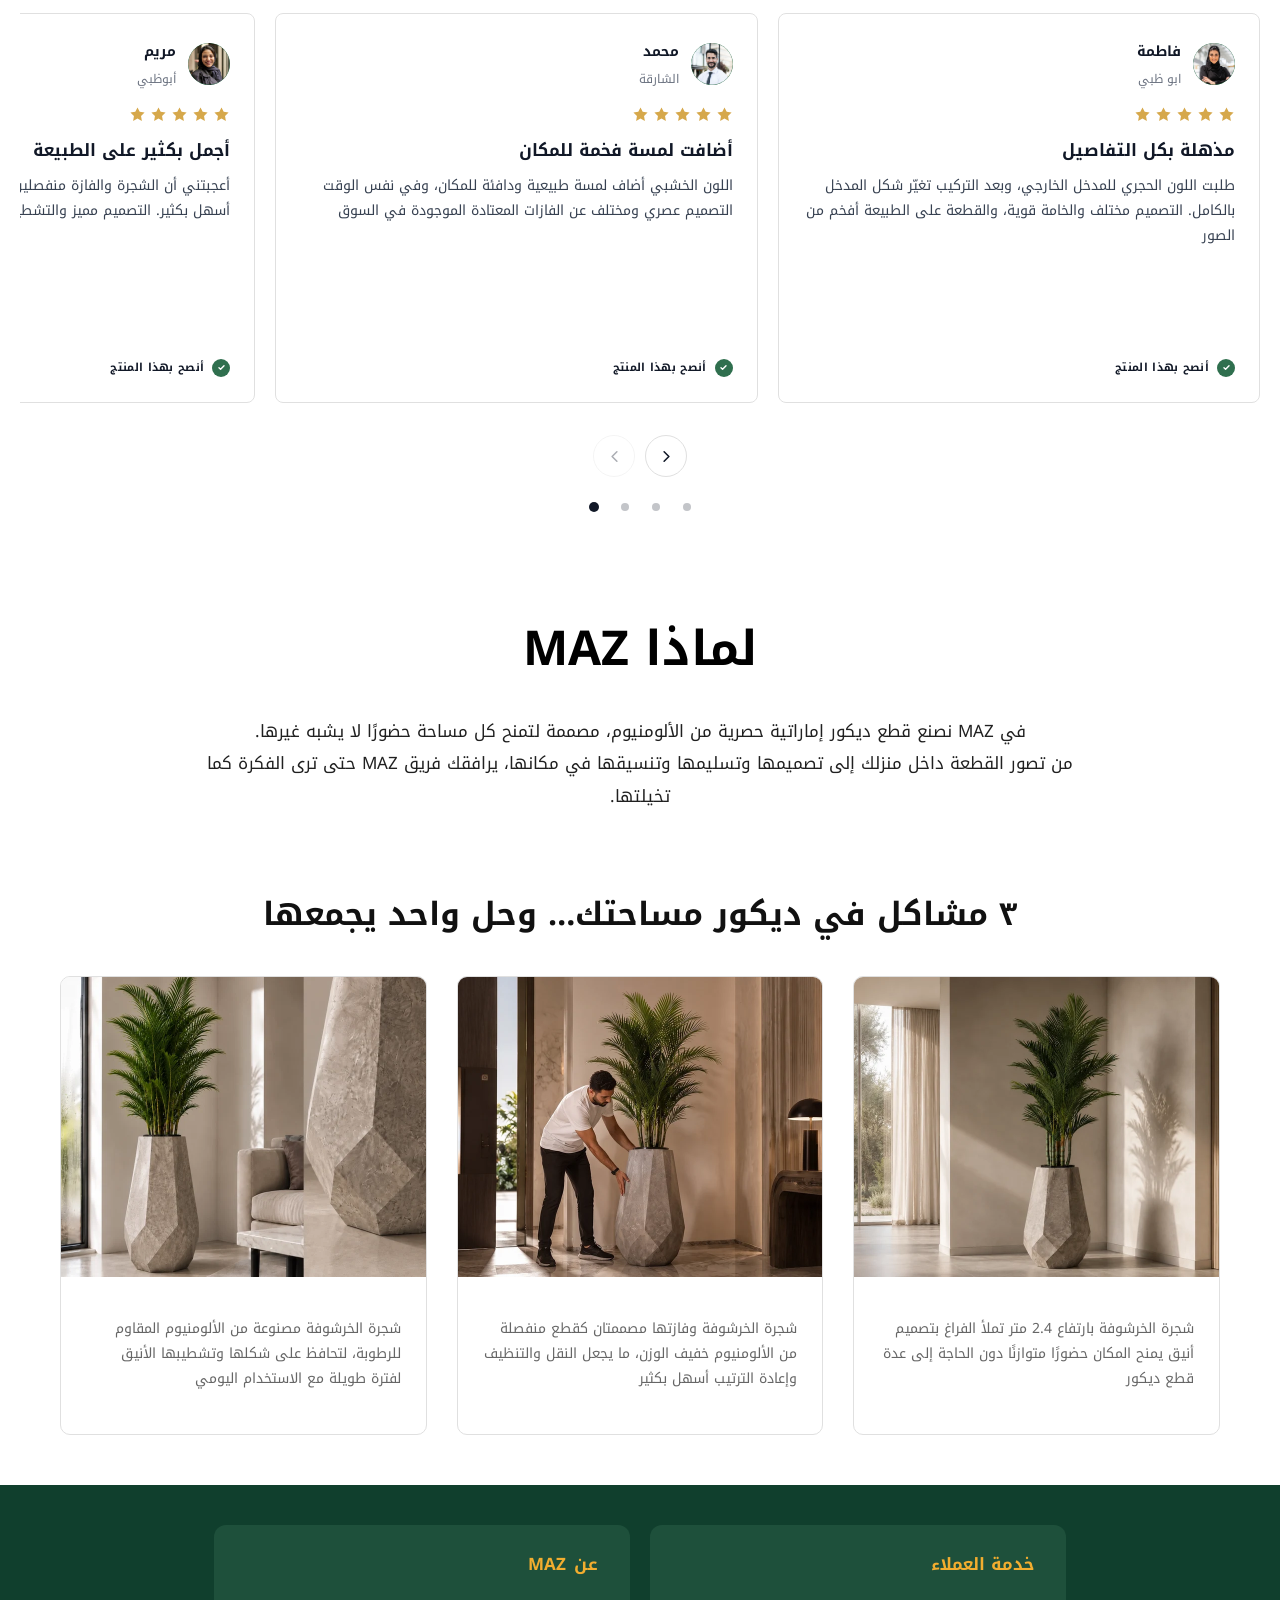
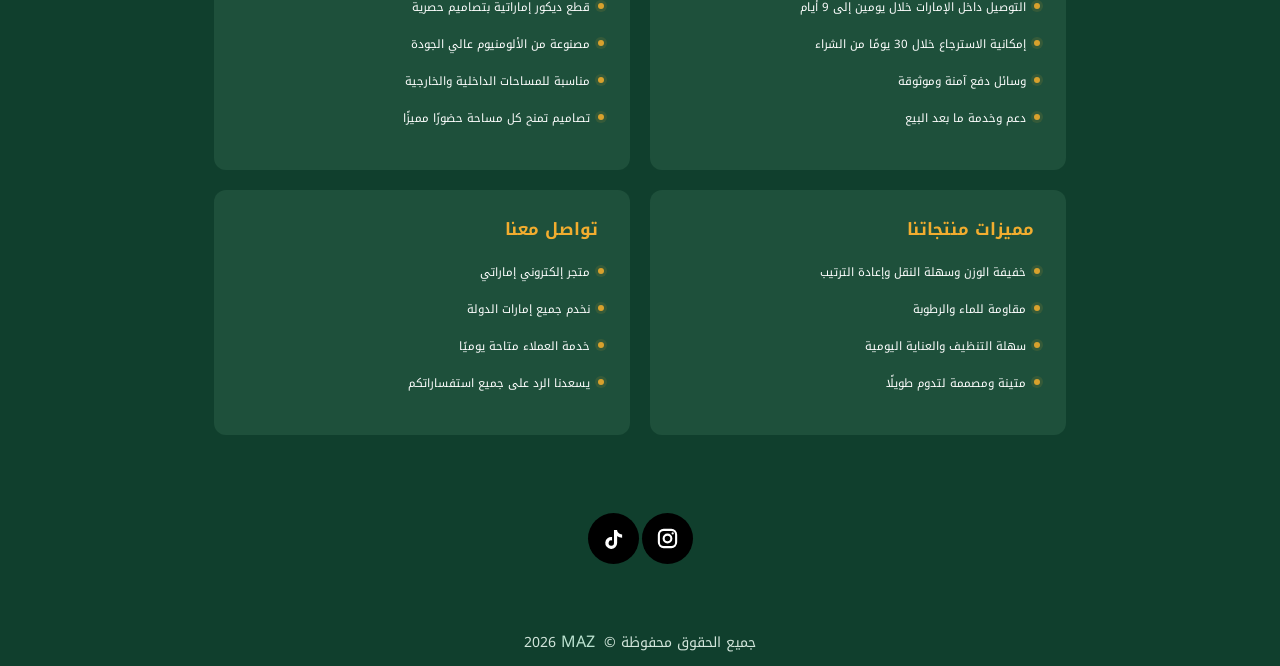
==== commit 35751c33: "dsds" ====
--- a/index.html
+++ b/index.html
@@ -3063,7 +3063,7 @@
         <section class="maz-image-cards" id="maz-image-cards" aria-labelledby="maz-image-cards-title">
             <div class="maz-image-cards__container">
                 <h2 class="maz-image-cards__heading" id="maz-image-cards-title">
-                    مجموعاتنا المميزة
+                    ٣ مشاكل في ديكور مساحتك… وحل واحد يجمعها
                 </h2>
 
                 <div class="maz-image-cards__track" id="maz-image-cards-track" tabindex="0" aria-label="مجموعات MAZ">
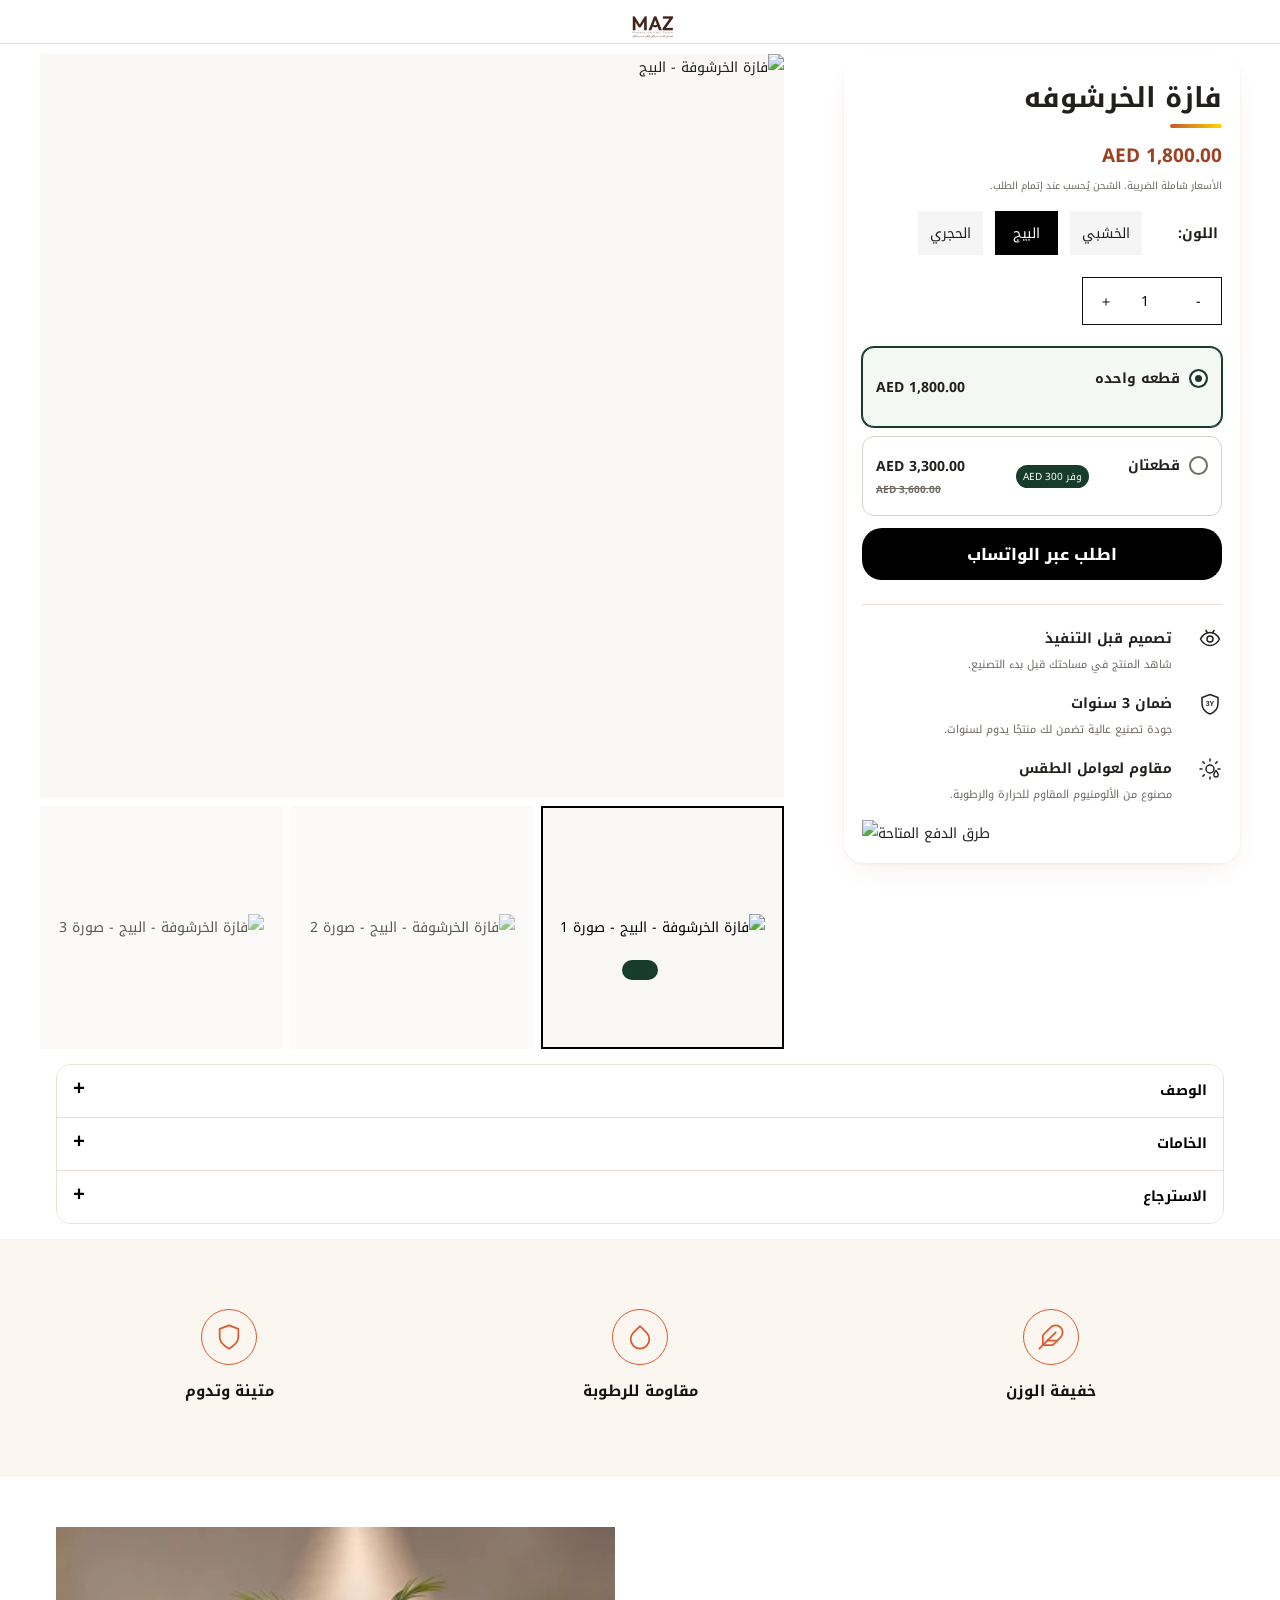
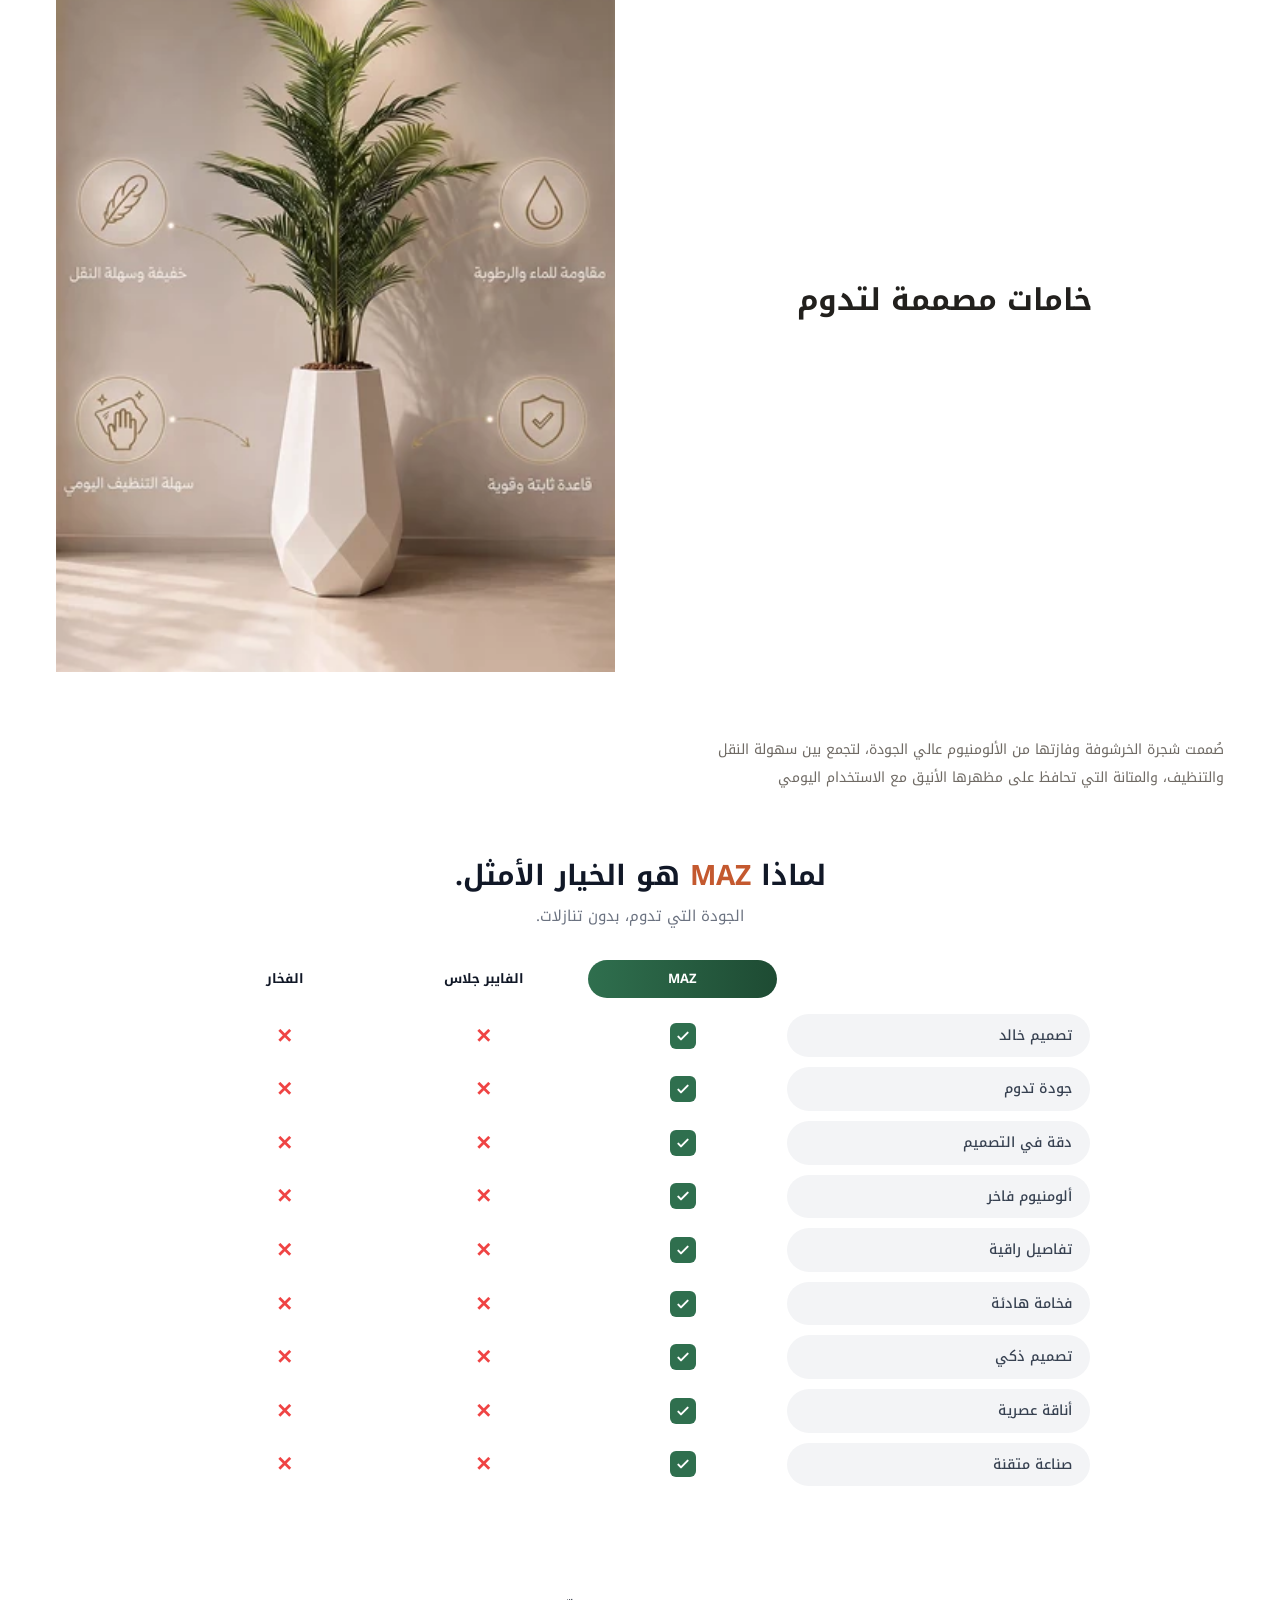
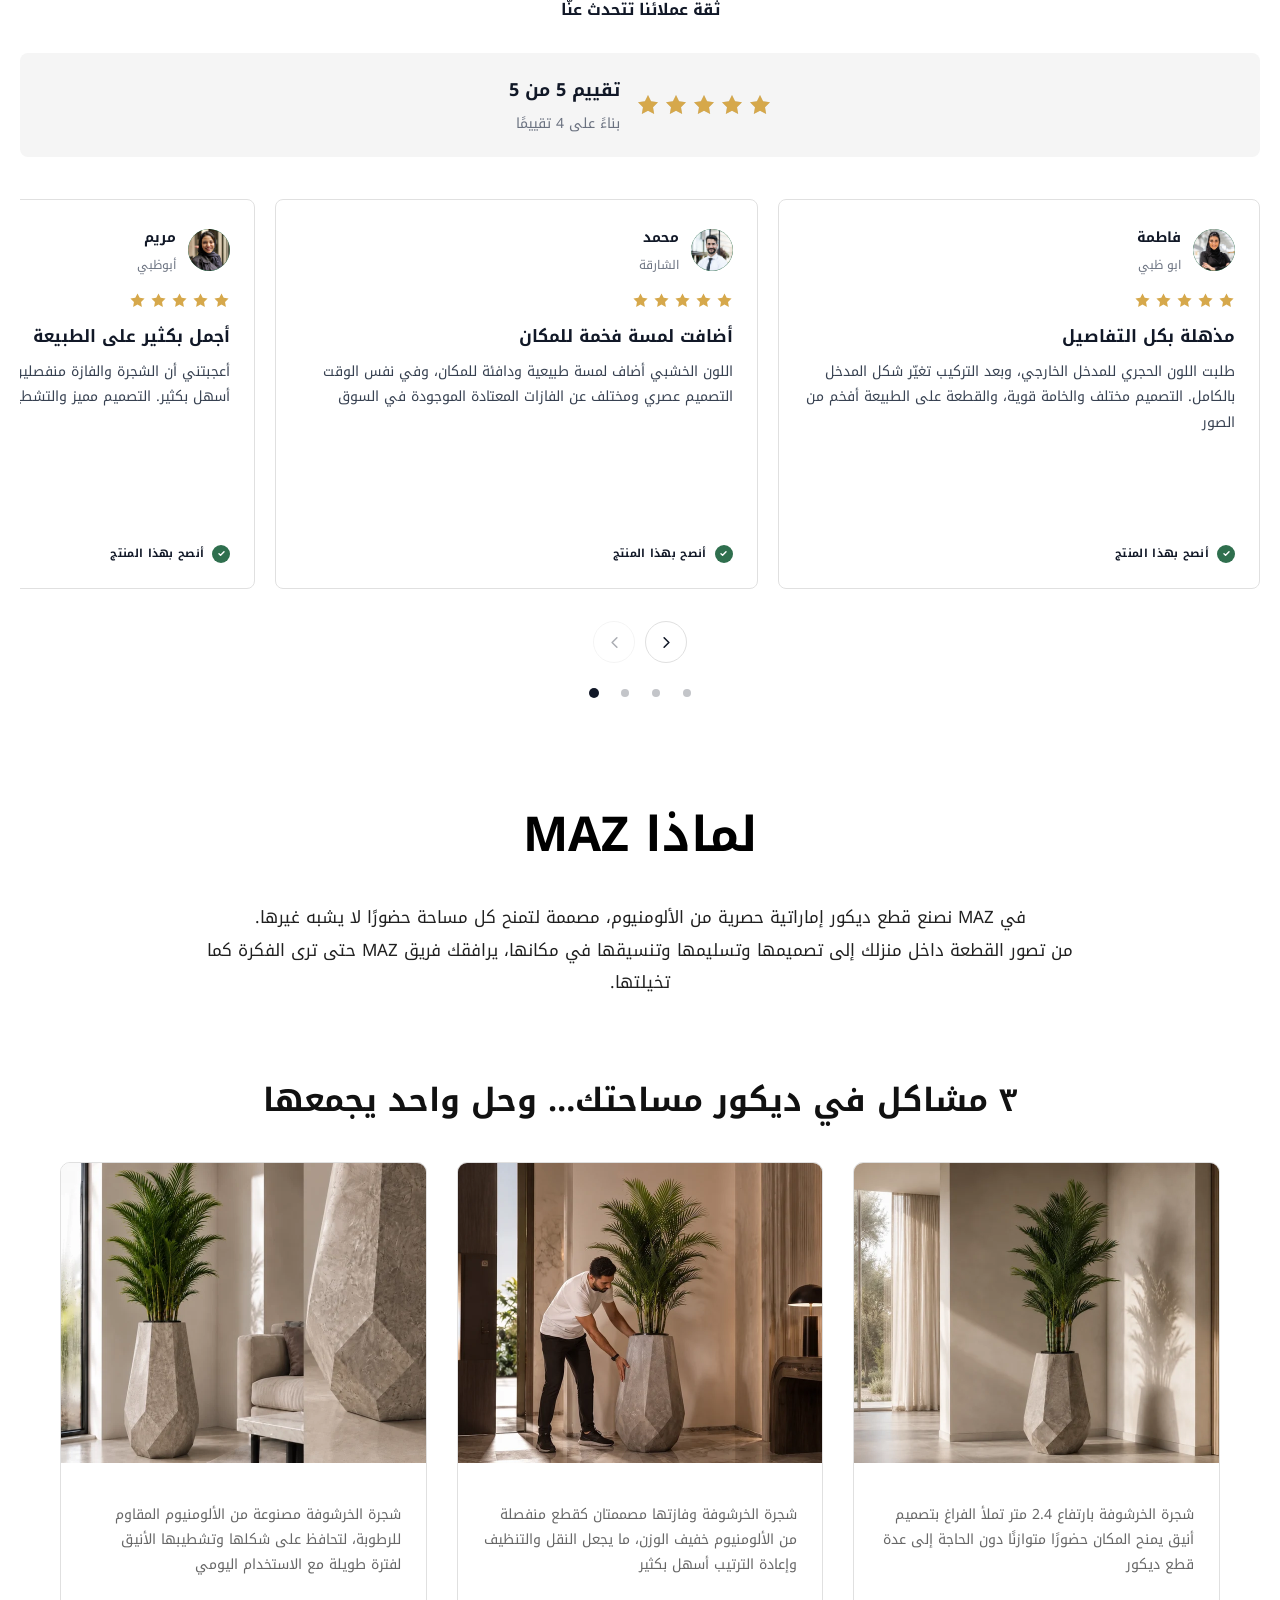
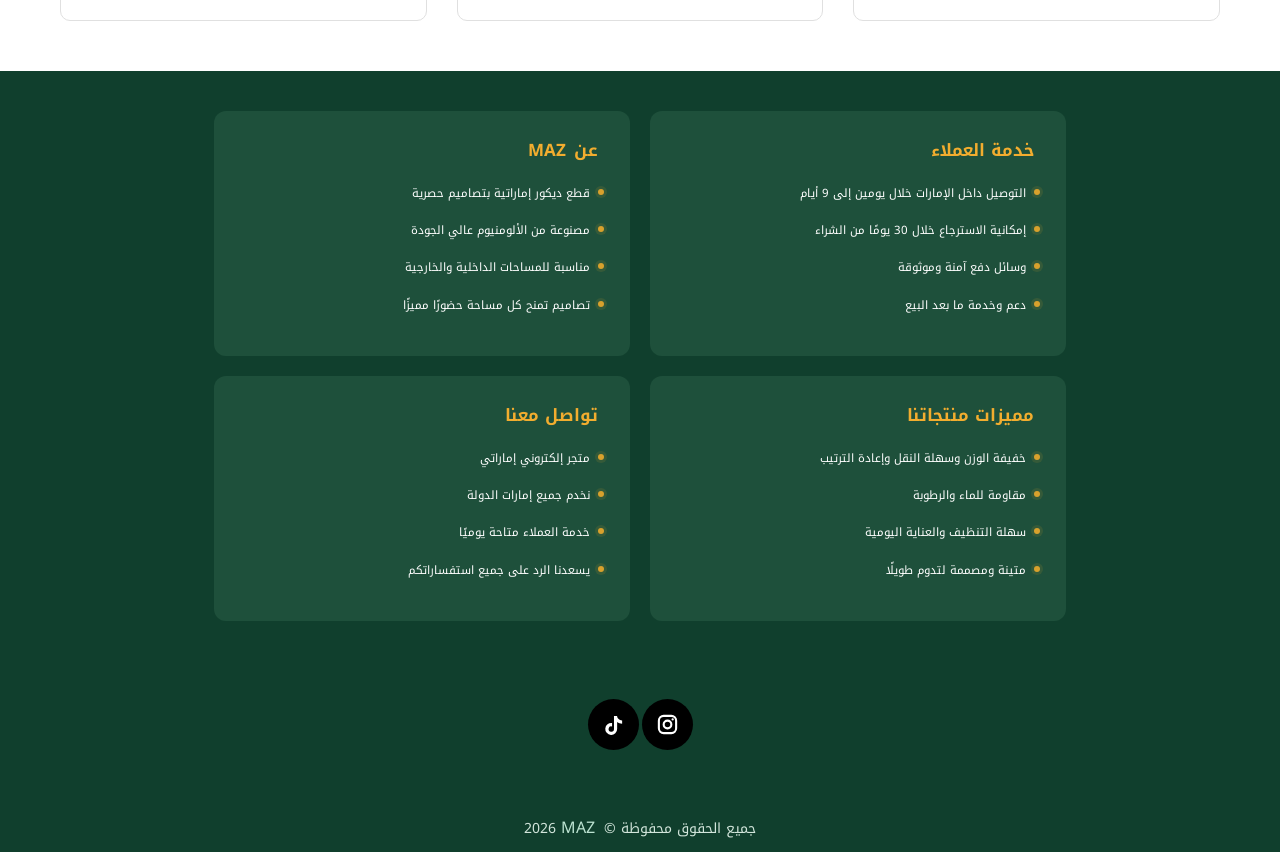
==== commit 902df741: "finish" ====
--- a/index.html
+++ b/index.html
@@ -5,6 +5,12 @@
     <meta charset="utf-8">
     <meta name="viewport" content="width=device-width,initial-scale=1,viewport-fit=cover">
     <title>فازة الخرشوفه – MAZ</title>
+    <link rel="icon" type="image/avif" sizes="32x32" href="cafbdb8da64de627bdd4ab522c3b1283.avif">
+    <meta property="og:type" content="product">
+    <meta property="og:title" content="فازة الخرشوفة | MAZ">
+    <meta property="og:description" content="فازة الخرشوفة من MAZ بتصميم ديكوري مميز يضيف لمسة أنيقة وعصرية لمنزلك.">
+    <meta property="og:url" content="https://product.mazdecoration.com/">
+    <meta property="og:site_name" content="MAZ">
     <link rel="stylesheet" href="styles.css">
     <script src="script.js" defer></script>
 </head>
@@ -1237,11 +1243,11 @@
                     </div>
 
                     <div class="maz-comparison__cell maz-comparison__heading" role="columnheader">
-                        تقليد سعودي
+                        الفايبر جلاس
                     </div>
 
                     <div class="maz-comparison__cell maz-comparison__heading" role="columnheader">
-                        مستورد
+                        الفخار
                     </div>
                 </div>
 
--- a/styles.css
+++ b/styles.css
@@ -451,7 +451,6 @@
 
 .description img {
     width: 100%;
-    aspect-ratio: 1;
     object-fit: cover
 }
 
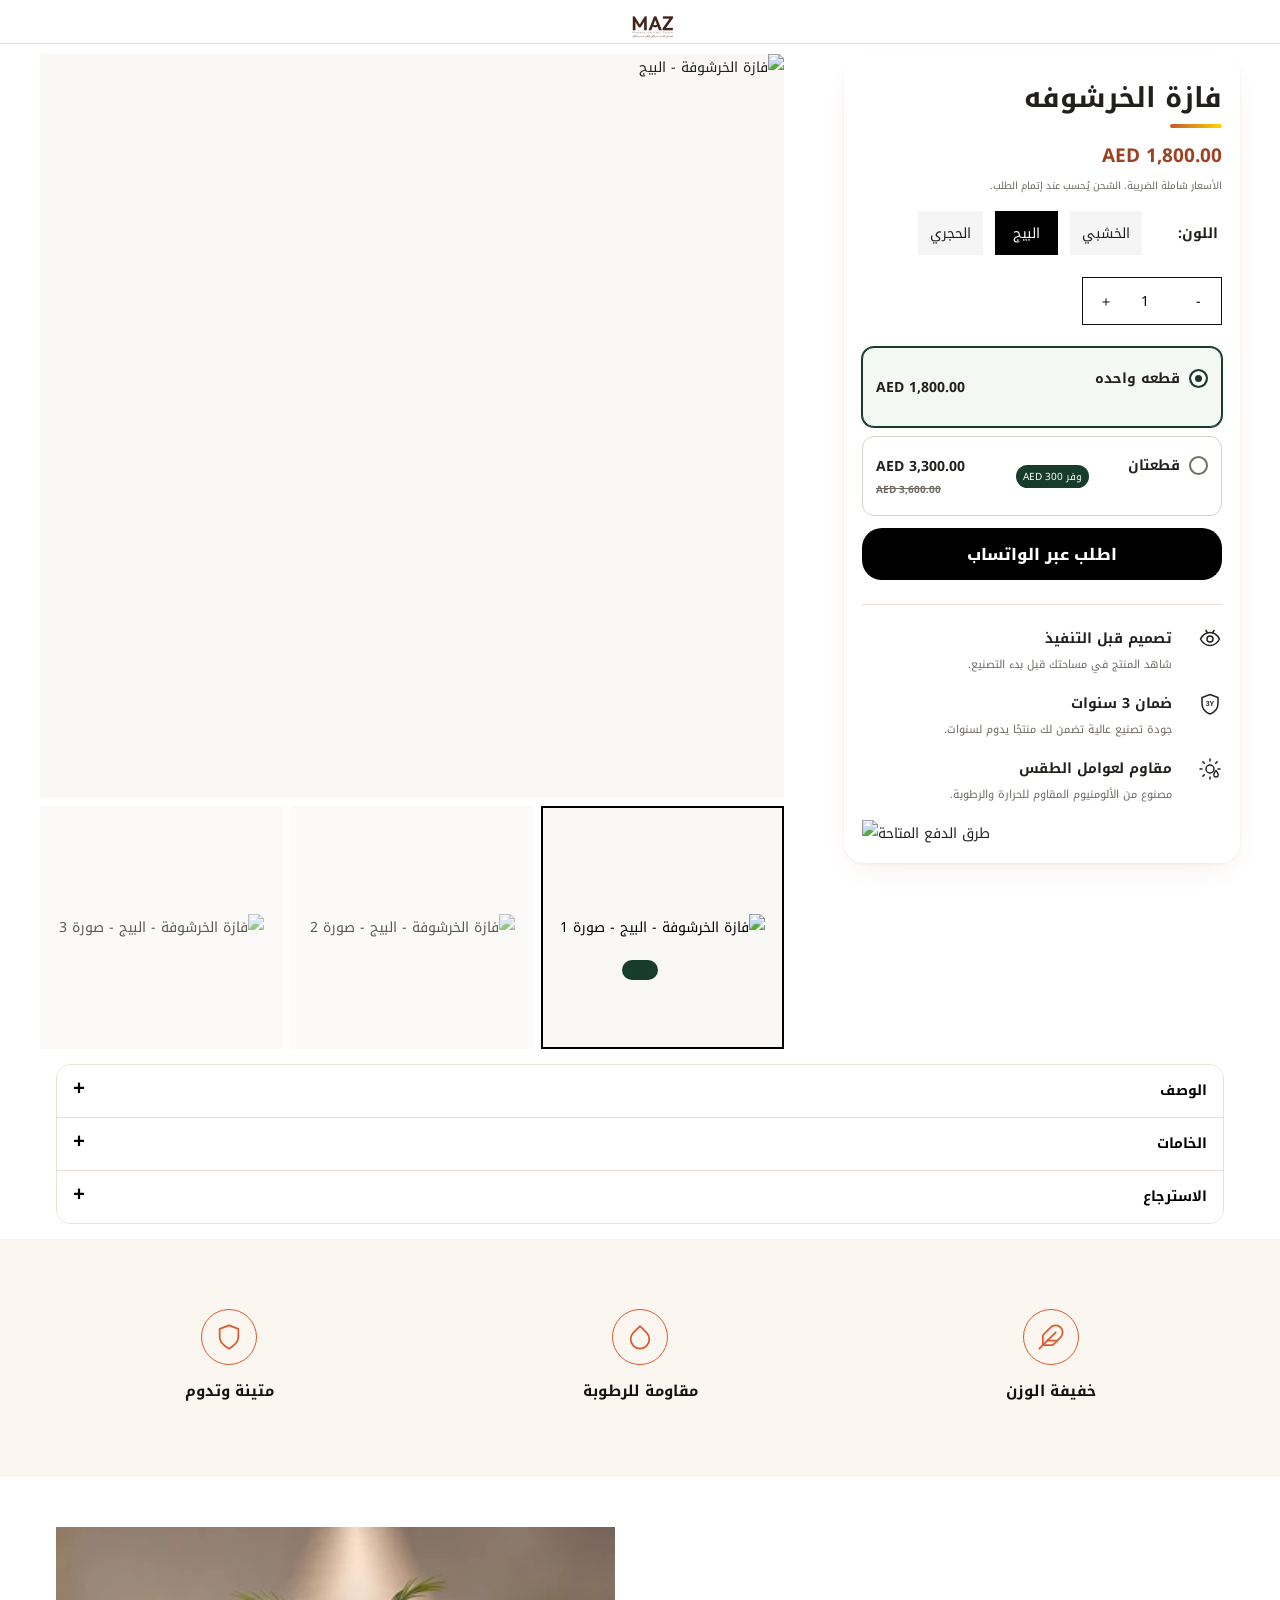
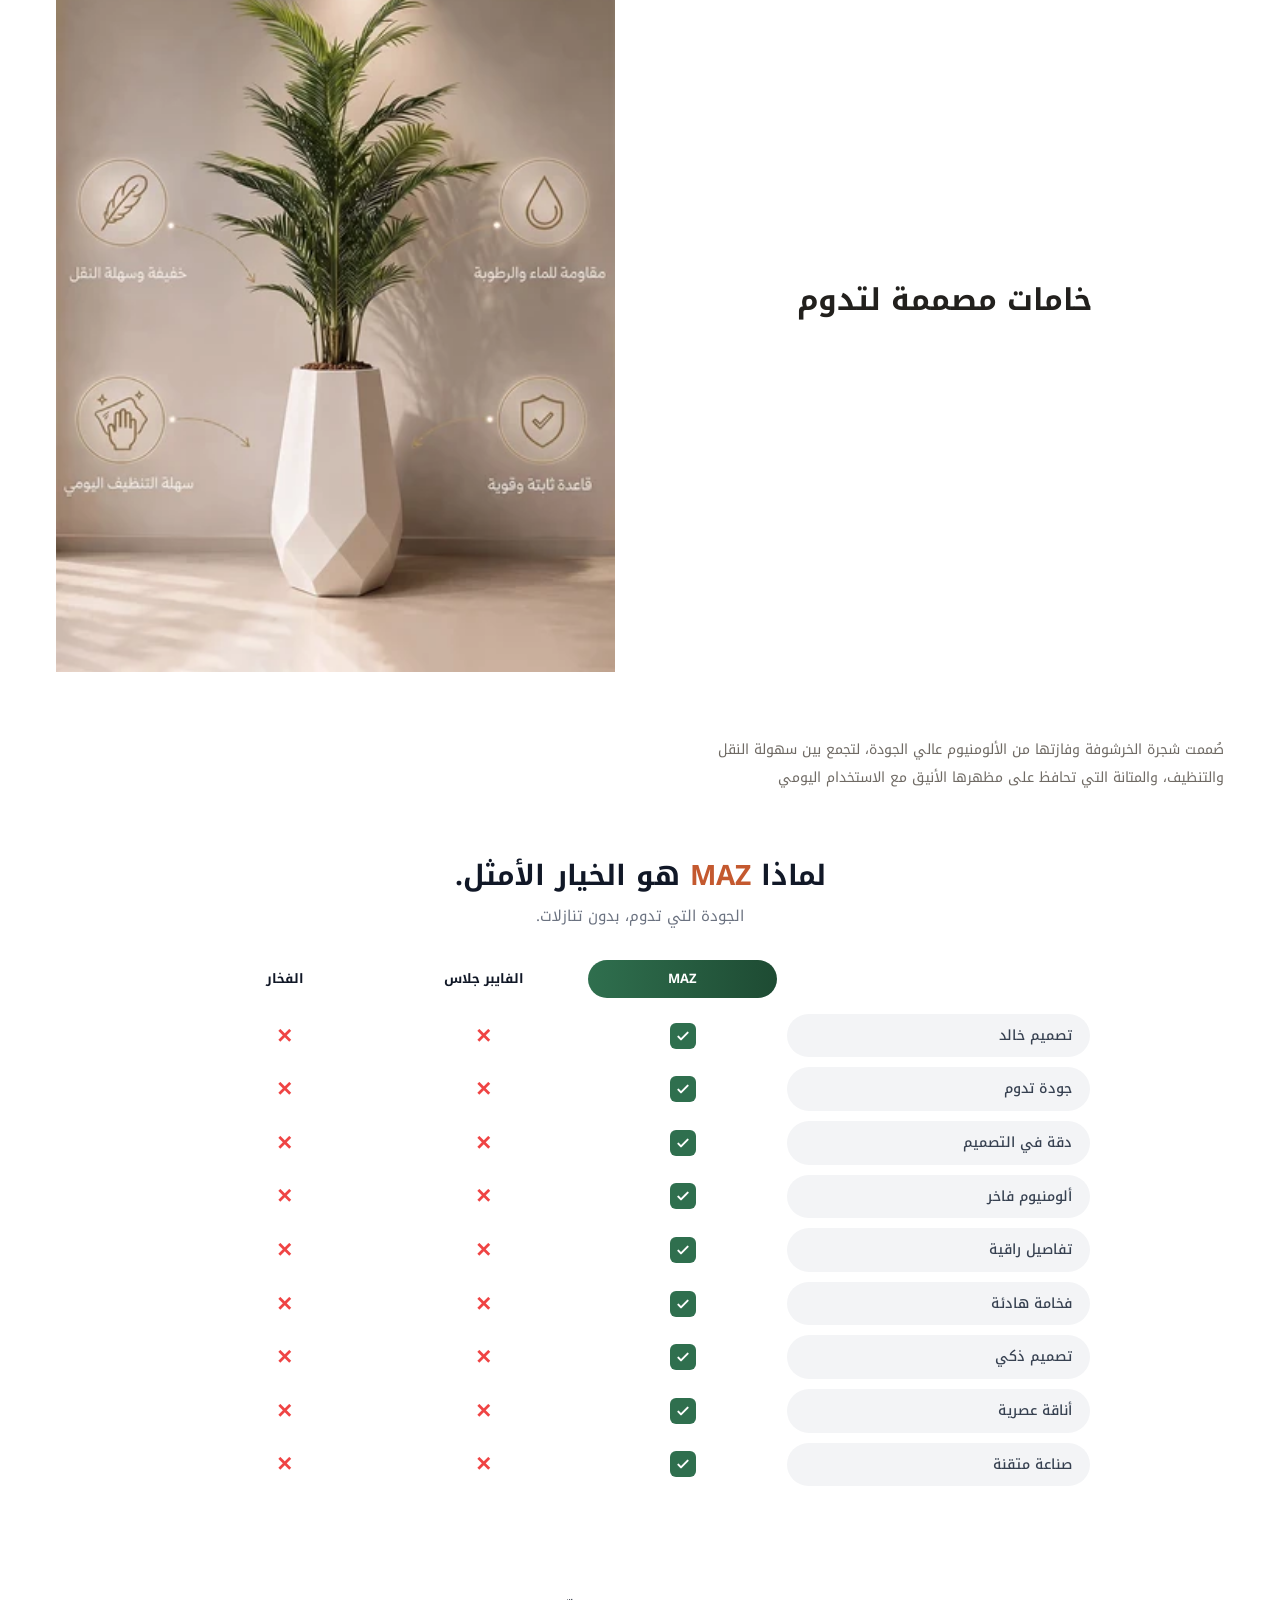
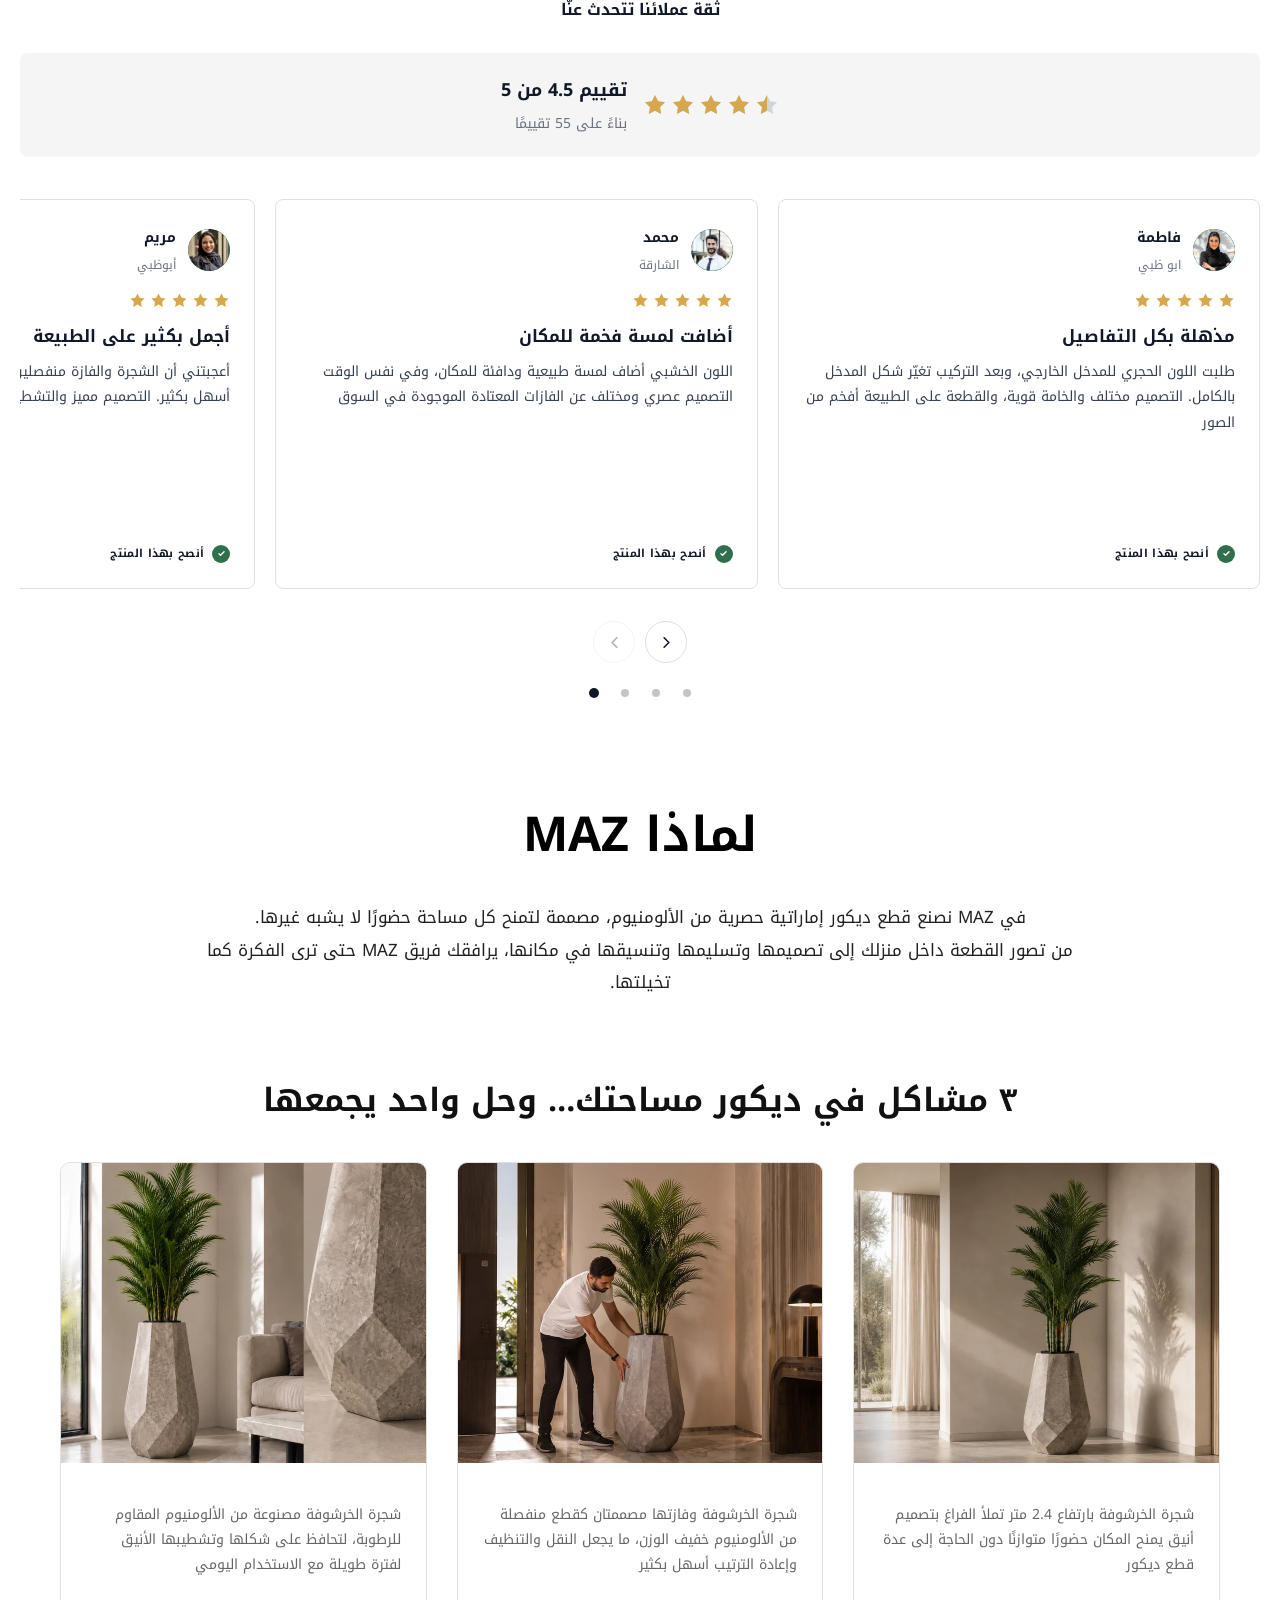
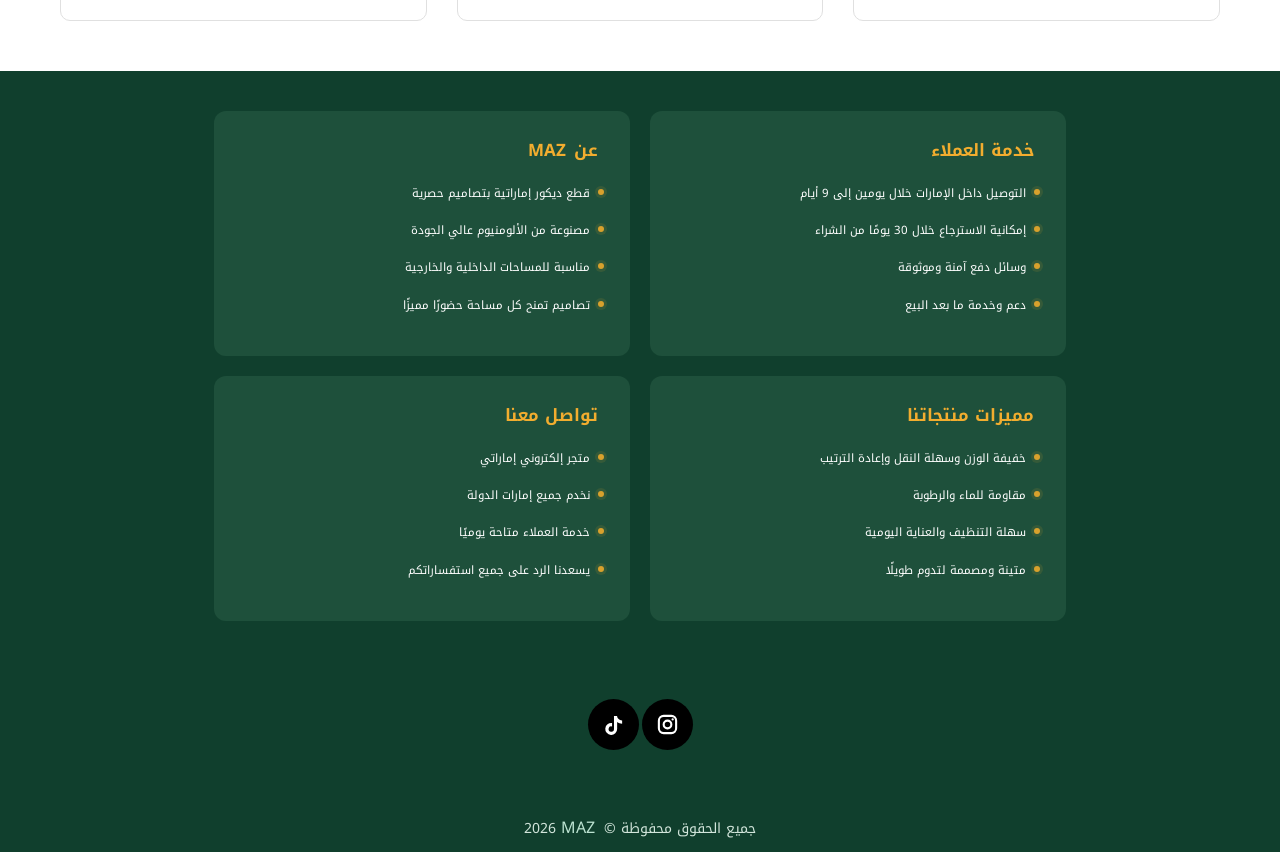
==== commit e1bd4f6c: "rating" ====
--- a/index.html
+++ b/index.html
@@ -456,7 +456,7 @@
 
                             <li class="maz-product-details__feature">
                                 <h3 class="maz-product-details__feature-title">
-                                    جذع خشبي طبيعي محنط
+                                    جذع طبيعي محنط
                                 </h3>
 
                                 <p class="maz-product-details__feature-text">
@@ -1797,11 +1797,11 @@
 
                     <div class="maz-reviews__summary-copy">
                         <p class="maz-reviews__summary-rating">
-                            تقييم <span id="maz-average-rating">5</span> من 5
+                            تقييم <span id="maz-average-rating">4.5</span> من 5
                         </p>
 
                         <p class="maz-reviews__summary-count">
-                            بناءً على <span id="maz-review-count">4</span> تقييمًا
+                            بناءً على <span id="maz-review-count">55</span> تقييمًا
                         </p>
                     </div>
                 </div>
@@ -1837,8 +1837,8 @@
                 "use strict";
 
                 const reviewsSettings = {
-                    averageRating: 5,
-                    totalReviews: "4",
+                    averageRating: 4.5,
+                    totalReviews: "55",
 
                     /* Change to false to disable autoplay */
                     autoplay: true,
